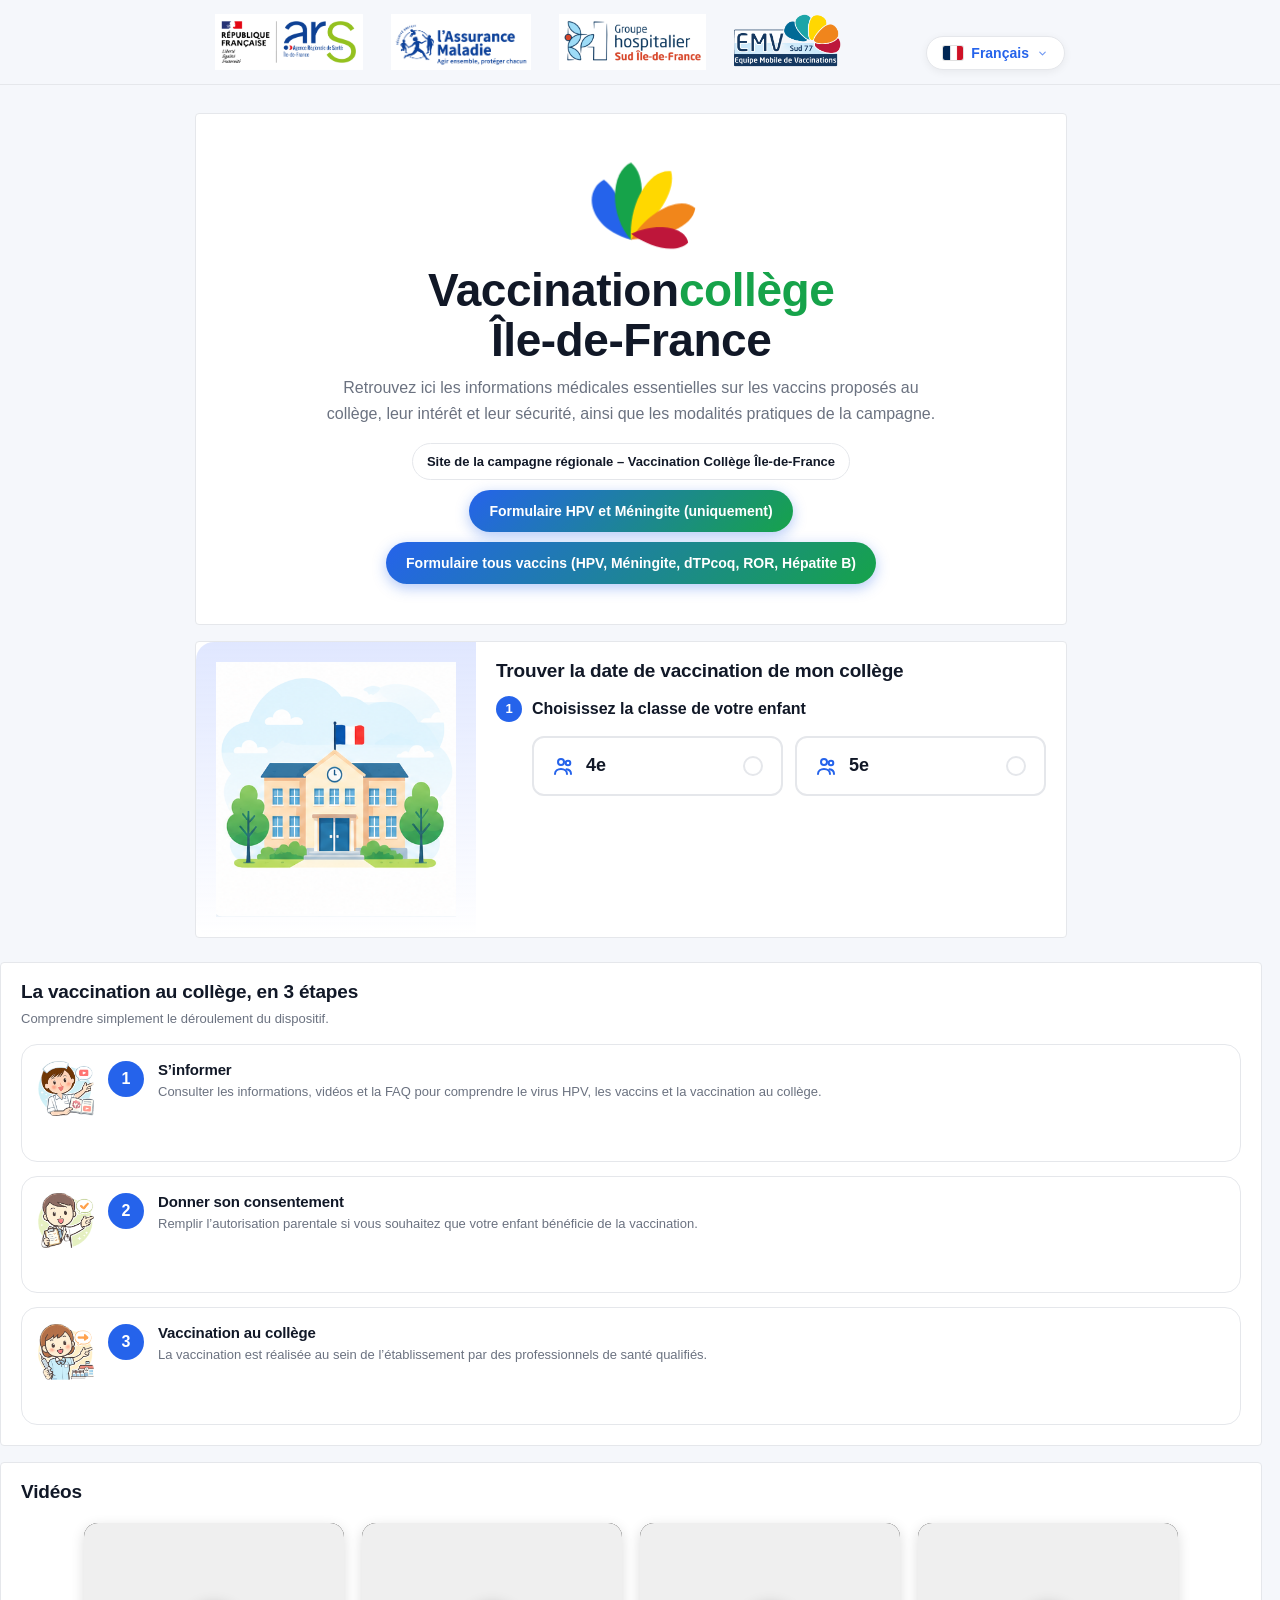
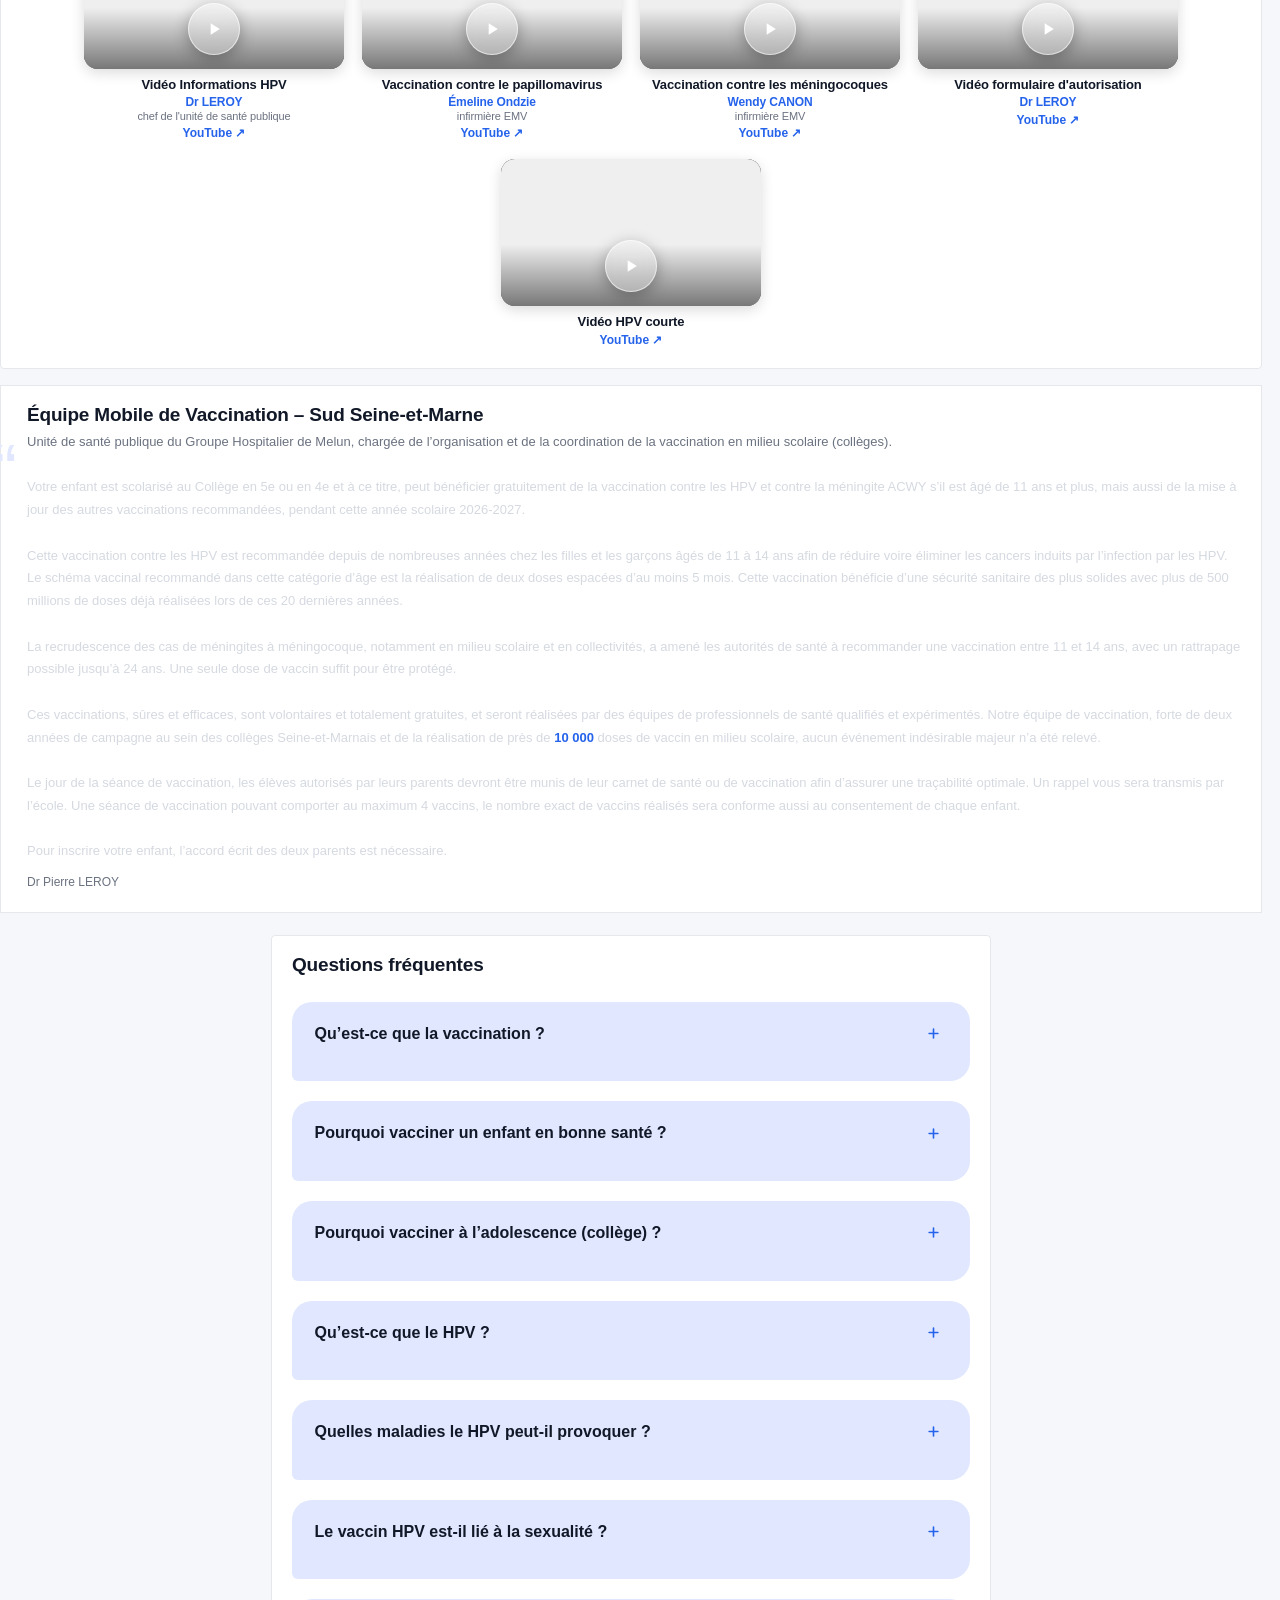
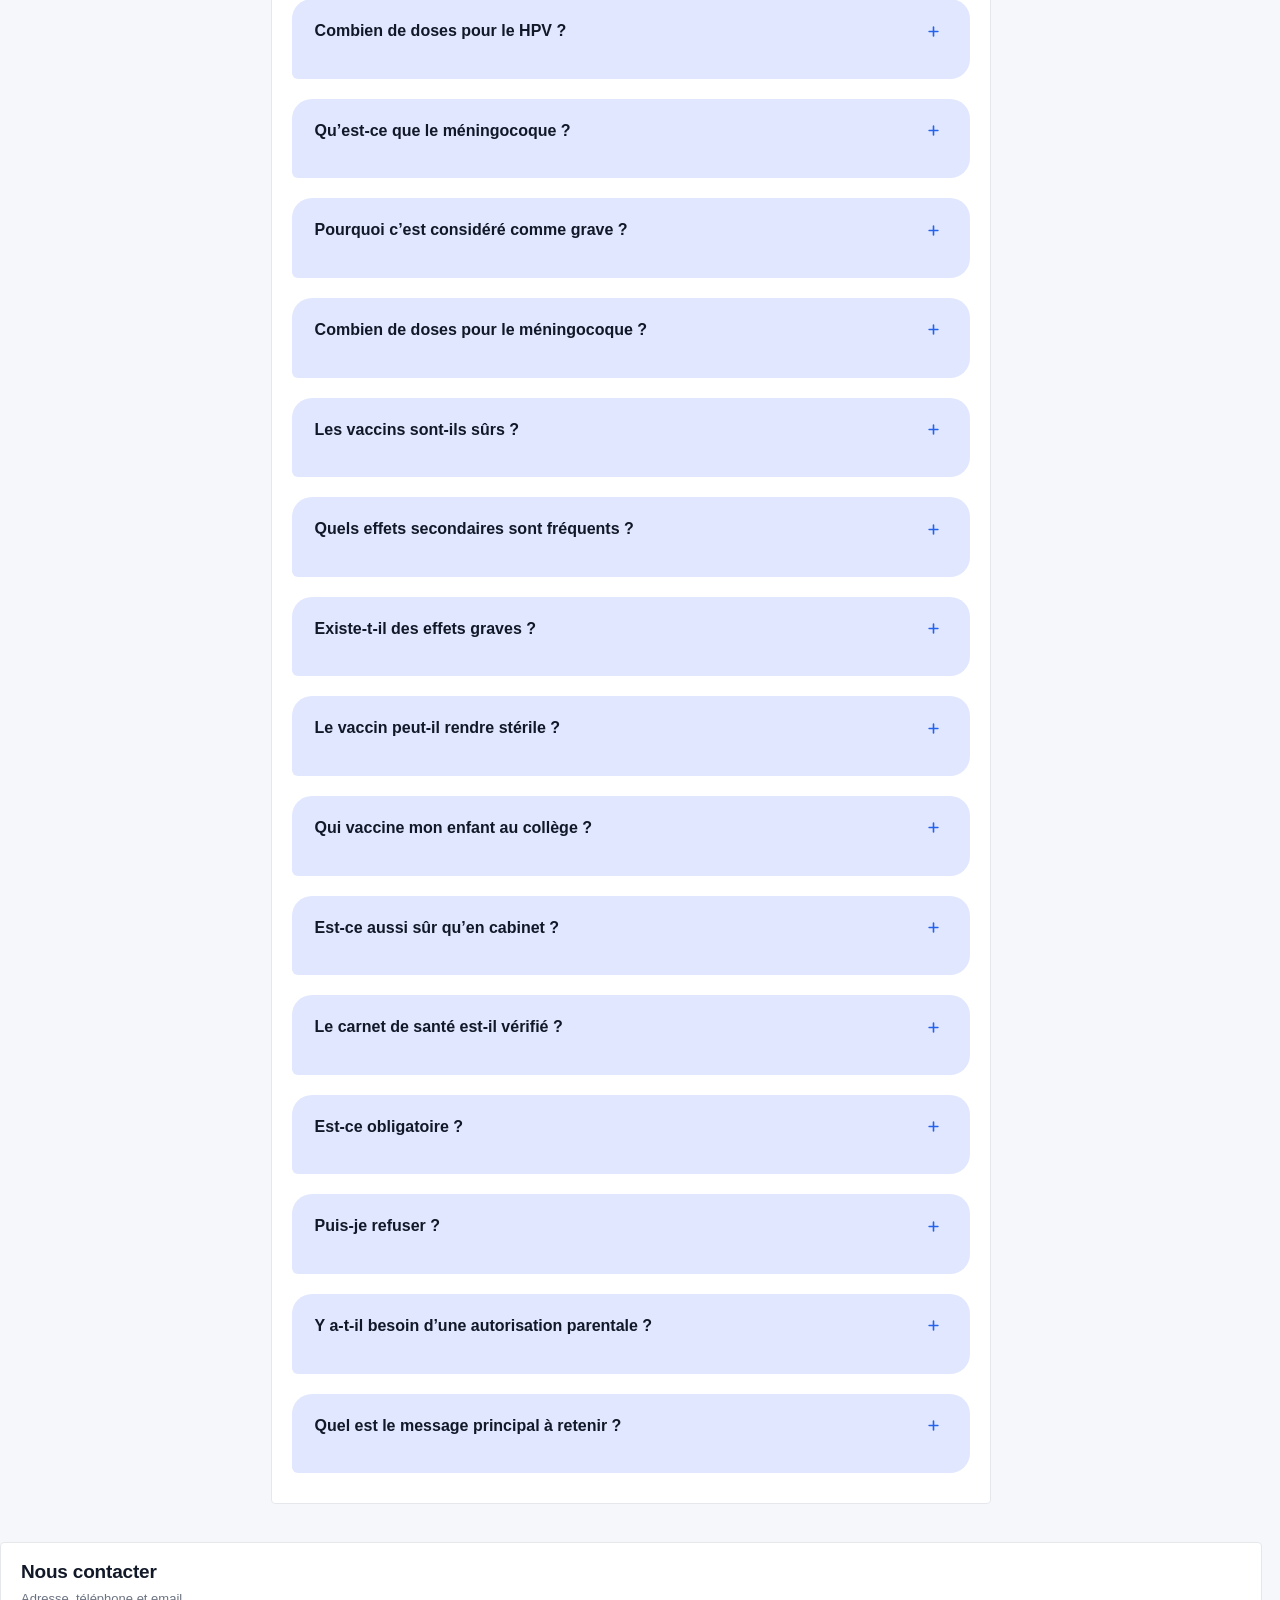
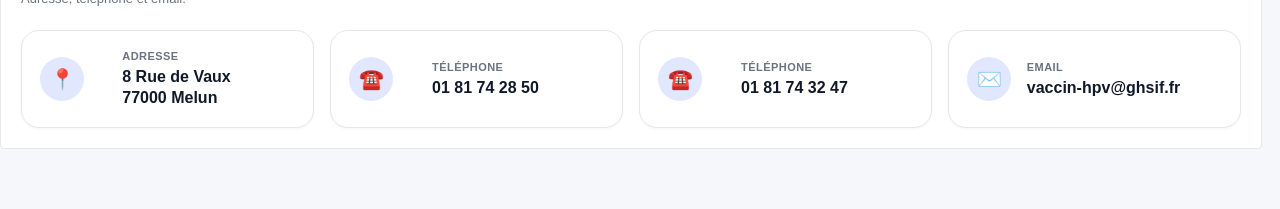
==== index.html @ e0abfb96 "MAJ++" ====
<!DOCTYPE html>
<html lang="fr">
    <head>
        <meta charset="utf-8"/>
        <meta content="width=device-width, initial-scale=1" name="viewport"/>
        <title>Vaccination collège – Île-de-France</title>
        <meta name="description" content="Site officiel d’information de l’Équipe Mobile de Vaccination (EMV) – Campagne de vaccination en milieu scolaire (collèges) en Île-de-France. Ressources sanitaires, documents officiels et informations à destination des familles et des établissements."/>
        <meta name="keywords" content="vaccination, collège, santé publique, équipe mobile de vaccination, EMV, HPV, méningite, ARS, éducation nationale"/>
        <meta name="author" content="Équipe Mobile de Vaccination – Santé publique"/>
        <meta name="robots" content="index, follow"/>
        <meta name="category" content="Health"/>
        <meta name="classification" content="Public Health Information"/>
        <meta name="audience" content="Families, Educational institutions, Health professionals"/>
        <style>:root { --bg: #f5f7fb; --card: #ffffff; --text: #111827; --muted: #6b7280; --border: #e5e7eb; --primary: #2563eb; --primary-soft: #e0e7ff; --accent: #16a34a; --accent-soft: #dcfce7; --btn: #ffffff; --font-body: -apple-system, "Segoe UI", Roboto, "Helvetica Neue", Arial, sans-serif; --font-display: "Helvetica Neue", Arial, var(--font-body); --font: var(--font-body); } [data-theme="dark"] { --bg: #141c2f;  /* fond général un peu plus clair */ --card: #1a2238;  /* cartes légèrement relevées */ --text: #e5e7eb; --muted: #9ca3af; --border: #1f2937; --primary: #38bdf8; --primary-soft: #0c4a6e; --accent: #22c55e; --accent-soft: #052e1b; --btn: #020617; } body { background: var(--bg); color: var(--text); } .card, details, .search, .select { background: var(--card); color: var(--text); border-color: var(--border); } summary { color: var(--text); } .ans { color: #d1d5db; } .chip, .tag { background: #020617; border-color: var(--border); color: #cbd5f5; } .navItem:hover { background: #020617; border-color: rgba(56,189,248,.25); } .navItem.active { background: var(--primary-soft); border-color: rgba(56,189,248,.35); } .btn.primary { background: var(--primary); border-color: rgba(56,189,248,.45); } .btn.soft { background: var(--accent-soft); border-color: rgba(34,197,94,.35); color: #bbf7d0; } * { box-sizing: border-box; } body { margin: 0; font-family: var(--font); color: var(--text); background: var(--bg); } a { color: inherit; } .layout { display: flex; min-height: 100vh; } /* Sidebar */.sidebar { width: var(--sidebar); padding: 18px 14px; position: sticky; top: 0; height: 100vh; overflow: auto; border-right: 1px solid var(--border); background: linear-gradient(180deg, #ffffff 0%, #fbfcff 100%); } .brand { display: flex; align-items: center; gap: 10px; padding: 10px 10px 14px 10px; } .brandMark { width: 36px; height: 36px; border-radius: 12px; background: var(--primary-soft); display: grid; place-items: center; color: var(--primary); font-weight: 800; border: 1px solid rgba(47,91,255,.18); } .brandName { font-weight: 800; letter-spacing: .2px; } .navTitle { margin: 8px 10px 8px; font-size: 12px; letter-spacing: .08em; text-transform: uppercase; color: var(--muted); } .navList { display: flex; flex-direction: column; gap: 6px; padding: 0 6px 16px; } .navItem { border: 1px solid transparent; padding: 10px 10px; border-radius: 12px; cursor: pointer; color: #1f2937; display: flex; align-items: center; justify-content: space-between; gap: 10px; } .navItem:hover { background: #f4f7ff; border-color: rgba(47,91,255,.14); } .navItem.active { background: var(--primary-soft); border-color: rgba(47,91,255,.22); } .chip { font-size: 12px; padding: 2px 8px; border-radius: 999px; background: #f3f4f6; color: #374151; border: 1px solid var(--border); white-space: nowrap; } .footNote { padding: 12px 10px; color: var(--muted); font-size: 12px; border-top: 1px solid var(--border); margin-top: 10px; } /* Main */.main { flex: 1; padding: 18px; } .topbar { max-width: var(--max); margin: 0 auto 14px; display: flex; align-items: center; justify-content: center; gap: 12px; } .rightBar { display: flex; align-items: center; gap: 10px; flex-wrap: wrap; justify-content: center; } .burger { position: absolute; left: 18px; } .search { display: flex; align-items: center; gap: 10px; padding: 10px 12px; border: 1px solid var(--border); border-radius: 12px; background: #fff; min-width: 260px; } .search input { border: none; outline: none; width: 100%; font-size: 14px; } .container { max-width: var(--max); margin: 0 auto; } .hero { display: block; margin-bottom: 16px; } .card { background: var(--card); border: 1px solid var(--border); border-radius: var(--radius); box-shadow: var(--shadow); } .heroText { padding: 22px; } .kicker { display: inline-flex; align-items: center; gap: 8px; padding: 8px 12px; border-radius: 999px; background: var(--primary-soft); color: var(--primary); font-weight: 800; border: 1px solid rgba(47,91,255,.18); font-size: 12px; letter-spacing: .02em; } h1 { margin: 12px 0 10px; font-size: 46px; line-height: 1.08; letter-spacing: -.02em; } h1 .accent { color: var(--accent); } .subtitle { margin: 0; color: var(--muted); font-size: 16px; line-height: 1.55; max-width: 62ch; } .btnRow { display: flex; gap: 10px; flex-wrap: wrap; margin-top: 16px; justify-content: center; } .btn { display: inline-flex; align-items: center; justify-content: center; padding: 10px 14px; border-radius: 999px; border: 1px solid var(--border); background: #fff; text-decoration: none; font-weight: 800; font-size: 13px; cursor: pointer; transition: transform .05s ease; } .btn:hover { transform: translateY(-1px); } .btn.primary { background: var(--primary); border-color: rgba(47,91,255,.45); color: #fff; } .btn.soft { background: var(--accent-soft); border-color: rgba(255,138,0,.22); color: #7a3a00; } .heroArt { padding: 18px; position: relative; overflow: hidden; } .artBox { height: 100%; border-radius: 16px; background: radial-gradient(circle at 20% 20%, rgba(47,91,255,.15), transparent 45%),
                  radial-gradient(circle at 70% 30%, rgba(255,138,0,.18), transparent 55%),
                  linear-gradient(180deg, #ffffff 0%, #f6f8ff 100%); border: 1px solid rgba(17,24,39,.06); display: flex; align-items: center; justify-content: center; position: relative; min-height: 240px; } .artLabel { position: absolute; bottom: 14px; left: 14px; right: 14px; padding: 10px 12px; border-radius: 14px; background: rgba(255,255,255,.85); border: 1px solid rgba(17,24,39,.08); color: var(--muted); font-size: 12px; } .logoImg { height: 38px; max-width: 220px; object-fit: contain; filter: drop-shadow(0 2px 6px rgba(0,0,0,.12)); margin-bottom: 10px; } /* Sections */.grid { display: grid; grid-template-columns: 1fr; gap: 16px; } .sectionHead { padding: 18px 20px 0; } .sectionTitle { margin: 0; font-size: 16px; font-weight: 900; letter-spacing: .2px; } .sectionDesc { margin: 6px 0 0; color: var(--muted); font-size: 13px; line-height: 1.5; } .sectionBody { padding: 14px 20px 20px; } .resourceGroup { display: flex; flex-wrap: wrap; gap: 10px; } .note { margin-top: 10px; color: var(--muted); font-size: 12px; line-height: 1.55; white-space: pre-wrap; } /* FAQ */.faqMeta { display: flex; align-items: flex-start; justify-content: space-between; gap: 10px; flex-wrap: wrap; } .faqTitle { margin: 0; font-size: 18px; font-weight: 900; } .faqCount { color: var(--muted); font-size: 12px; margin-top: 6px; } .accordion { display: flex; flex-direction: column; gap: 10px; margin-top: 12px; } details { background: #fff; border: 1px solid var(--border); border-radius: 14px; padding: 12px 14px; } summary { cursor: pointer; list-style: none; font-weight: 850; display: flex; align-items: center; justify-content: space-between; gap: 10px; } summary::-webkit-details-marker { display: none; } .ans { color: #374151; font-size: 14px; line-height: 1.6; margin-top: 10px; white-space: pre-wrap; } .tagRow { display: flex; gap: 8px; flex-wrap: wrap; margin-top: 8px; } .tag { font-size: 12px; padding: 2px 8px; border-radius: 999px; background: #f3f4f6; border: 1px solid var(--border); color: #374151; } /* Mobile */.burger { display: none; padding: 10px 12px; border: 1px solid var(--border); border-radius: 12px; background: #fff; font-weight: 800; cursor: pointer; } @media (max-width: 980px){ .hero {  grid-template-columns: 1fr; }  h1 {  font-size: 38px; }  .sidebar {  position: fixed;  left: -320px;  top: 0;  bottom: 0;  z-index: 50;  transition: left .2s ease; }  .sidebar.open {  left: 0; }  .burger {  display: inline-flex; }  .search {  min-width: 200px; } } /* ===== UI adjustments (no sidebar, no search) ===== */.sidebar { display: none !important; } .burger { display: none !important; } .search { display: none !important; } .layout { grid-template-columns: 1fr !important; } .main { padding-left: 0 !important; } .select { padding: 12px 16px !important; border-radius: 14px !important; font-size: 15px !important; min-width: 180px; } /* ===== RTL languages support (Arabic, Pashto, Kurdish) ===== */.rtl { direction: rtl; text-align: right; } .rtl .hero, .rtl .card, .rtl .sectionBody, .rtl .sectionTitle, .rtl .sectionDesc, .rtl p, .rtl li, .rtl .faqQ, .rtl .faqA { text-align: right; } /* ===============================
   THEME FIX – A COLLER ICI
   =============================== */body { background: var(--bg); color: var(--text); } .card, details, .search, .select { background: var(--card) !important; color: var(--text) !important; border: 1px solid var(--border) !important; } summary { color: var(--text) !important; } .ans { color: var(--text) !important; } .btn { background: var(--btn) !important; color: var(--text) !important; border-color: var(--border) !important; } .btn.primary { background: var(--primary) !important; color: #ffffff !important; } .btn.soft { background: var(--accent-soft) !important; color: var(--accent) !important; } .chip, .tag { background: var(--primary-soft) !important; color: var(--text) !important; border-color: var(--border) !important; } details[open] { border-color: var(--primary) !important; } .artBox { background: linear-gradient(
    180deg,
    var(--card) 0%,
    var(--bg) 100%
  ) !important; } /* ===== CONTACT SECTION WIDE ===== */.contactWide { padding-top: 20px; } .contactGrid { display: grid; grid-template-columns: repeat(auto-fit, minmax(240px, 1fr)); gap: 16px; } .contactItem { display: flex; align-items: center; gap: 14px; padding: 18px 18px; border-radius: 18px; background: var(--card); border: 1px solid var(--border); color: var(--text); text-decoration: none; font-weight: 700; transition: background .15s ease, transform .12s ease, box-shadow .15s ease; box-shadow: 0 1px 3px rgba(0,0,0,.04); } .contactItem:hover { background: var(--primary-soft); transform: translateY(-2px); box-shadow: 0 8px 20px rgba(0,0,0,.08); } .contactIconBadge { width: 44px; height: 44px; min-width: 44px; border-radius: 50%; background: var(--primary-soft); display: flex; align-items: center; justify-content: center; flex-shrink: 0; } .contactLabel { display: block; font-size: 11px; font-weight: 700; text-transform: uppercase; letter-spacing: .04em; color: var(--muted); margin-bottom: 2px; } .contactIcon { font-size: 20px; } .contactText { line-height: 1.35; } /* ===== SCHÉMA : Vaccination en 3 étapes ===== */.stepsContainer { display: flex; flex-direction: column; gap: 14px; } .stepItem { display: flex; align-items: flex-start; gap: 14px; padding: 16px; border-radius: 16px; background: var(--card); border: 1px solid var(--border); } /* ===== VISIBILITÉ FORCÉE DES ÉTAPES ===== */.stepItem { background: var(--card) !important; opacity: 1 !important; } .stepItem:hover { background: var(--primary-soft); cursor: pointer; } .stepNumber { width: 36px; height: 36px; border-radius: 999px; background: var(--primary); color: #fff; font-weight: 900; display: flex; align-items: center; justify-content: center; flex-shrink: 0; } .stepTitle { font-weight: 900; font-size: 15px; margin-bottom: 4px; } .stepText { font-size: 13px; line-height: 1.5; color: var(--muted); } /* ===== AFFICHAGE DES BOUTONS PAR ÉTAPE ===== */.stepTextWrap { flex: 1; min-width: 0; }
.stepActions {
  max-height: 0;
  overflow: hidden;
  opacity: 0;
  margin-top: 12px;
  padding: 14px;
  border-radius: 14px;
  background: var(--card);
  border: 1px solid var(--border);
  transition: max-height .35s ease, opacity .3s ease;
}
.stepActions.active { opacity: 1; }
.stepActions .resourceGroup { display: flex; flex-wrap: wrap; gap: 10px; } /* ===== HERO CENTRÉ (titre, texte, boutons) ===== */.heroText { text-align: center; } .heroText .btnRow { justify-content: center; } #heroBtns { flex-direction: column; align-items: center; } .heroText .kicker { margin-left: auto; margin-right: auto; } /* ===== HERO : centrage du sous-titre ===== */#heroSubtitle { text-align: center; margin-left: auto; margin-right: auto; max-width: 70ch; } /* ===== MASQUAGE DES BOUTONS DANS INTRO ===== */#introBody .resourceGroup, #introBody .btn { display: none !important; } /* ===== MASQUAGE TITRE MÉNINGITE DANS INTRO ===== */#introBody > div[style*="font-weight"] { display: none !important; } /* ===== PULSE VISUEL DES ÉTAPES (INCITATION AU CLIC) ===== */.stepItem { position: relative; transition: box-shadow 0.3s ease, transform 0.3s ease; } .stepItem.pulse { box-shadow: 0 0 0 0 rgba(56, 189, 248, 0.6); animation: stepPulse 1.2s ease-out; } @keyframes stepPulse { 0% {  box-shadow: 0 0 0 0 rgba(56, 189, 248, 0.6);  transform: scale(1); }  60% {  box-shadow: 0 0 0 10px rgba(56, 189, 248, 0);  transform: scale(1.015); }  100% {  box-shadow: 0 0 0 0 rgba(56, 189, 248, 0);  transform: scale(1); } } /* ===== AJUSTEMENT MOBILE ===== */@media (max-width: 768px) { .stepItem.pulse {  animation-duration: 1.4s; } } /* ===== FIX TAILLE + POSITION ICONES ÉTAPES ===== */.stepItem { display: flex; align-items: flex-start; gap: 14px; } .stepIllustration { width: 56px; height: 56px; min-width: 56px; max-width: 56px; object-fit: contain; flex-shrink: 0; }
.stepIllustration {
  width: 56px;
  height: 56px;
  min-width: 56px;
  max-width: 56px;
  object-fit: contain;
  flex-shrink: 0;
}

/* ===== AUTORISER LA BARRE DE RECHERCHE PLANNING ===== */
#scheduleSearchSection .search {
  display: flex !important;
}
/* ===== BARRE DE RECHERCHE PLANNING – STYLE PILULE ===== */
#scheduleSearchSection .search {
  padding: 16px 22px !important;
  border-radius: 999px !important;
  min-height: 56px;
  box-shadow: 0 4px 14px rgba(0,0,0,0.06);
}

#scheduleSearchSection .search input {
  font-size: 16px;
  padding: 6px 0;
}

/* ===== MASQUAGE TEMPORAIRE DU TOGGLE THÈME ===== */
#themeToggle {
  display: none !important;
}
/* ===== FIX NUMÉROS TÉLÉPHONE EN RTL ===== */
.rtl .contactItem,
.rtl .contactItem * {
  direction: ltr !important;
  unicode-bidi: isolate;
  text-align: left;
}

/* ===== BARRE DE PROGRESSION DE DÉFILEMENT ===== */
#scrollProgress {
  position: fixed;
  top: 0;
  left: 0;
  height: 3px;
  width: 0%;
  background: var(--primary);
  z-index: 9999;
  transition: width .12s linear;
}

/* ===== APPARITION AU DÉFILEMENT ===== */
.reveal {
  opacity: 0;
  transform: translateY(18px);
  transition: opacity .6s ease, transform .6s ease;
}
.reveal.visible {
  opacity: 1;
  transform: none;
}

/* ===== SURVOL RENFORCÉ BOUTONS / CARTES / LANGUES ===== */
.btn { transition: transform .15s ease, box-shadow .15s ease; }
.btn:hover { transform: translateY(-3px); box-shadow: 0 8px 20px rgba(0,0,0,.14); }

/* ===== BOUTON ANIMÉ : FORMULAIRE D'AUTORISATION EN LIGNE ===== */
.btn-cta-animated {
  background: linear-gradient(135deg, var(--primary), var(--accent)) !important;
  color: #fff !important;
  border: none !important;
  font-size: 14px !important;
  padding: 13px 20px !important;
  box-shadow: 0 4px 14px rgba(37,99,235,.35);
  animation: ctaPulse 2.2s ease-in-out infinite;
  position: relative;
}
.btn-cta-animated:hover {
  animation-play-state: paused;
  transform: translateY(-3px) scale(1.03);
  box-shadow: 0 10px 24px rgba(37,99,235,.45);
}
@keyframes ctaPulse {
  0%, 100% { box-shadow: 0 4px 14px rgba(37,99,235,.35), 0 0 0 0 rgba(37,99,235,.35); }
  50% { box-shadow: 0 4px 18px rgba(37,99,235,.45), 0 0 0 8px rgba(37,99,235,0); }
}
@media (prefers-reduced-motion: reduce) {
  .btn-cta-animated { animation: none; }
}
.card { transition: box-shadow .3s ease; }
.card:hover { box-shadow: 0 10px 28px rgba(0,0,0,.08); }

/* ===== TRANSITION DOUCE AU CHANGEMENT DE LANGUE ===== */
.main { transition: opacity .22s ease; }
.main.langFade { opacity: .15; }

/* ===== FRISE DE PROGRESSION DES 3 ÉTAPES ===== */
.stepsContainer { position: relative; }
.stepsContainer::before {
  content: '';
  position: absolute;
  left: 104px;
  top: 34px;
  bottom: 34px;
  width: 2px;
  background: var(--border);
  transform: scaleY(0);
  transform-origin: top;
  transition: transform 1s ease;
  z-index: 0;
}
.stepsContainer.lineDrawn::before { transform: scaleY(1); }
.stepNumber { position: relative; z-index: 1; }
.stepItem:hover { animation: stepPulse .6s ease-out; }

/* ===== COCHE DE PROGRESSION SUR ÉTAPE OUVERTE ===== */
.stepItem.done .stepNumber { background: var(--accent); }
.stepItem.done .stepNumber::after {
  content: '✓';
  position: absolute;
  top: -6px;
  right: -6px;
  width: 16px;
  height: 16px;
  border-radius: 999px;
  background: #fff;
  color: var(--accent);
  font-size: 10px;
  font-weight: 900;
  display: flex;
  align-items: center;
  justify-content: center;
  box-shadow: 0 1px 4px rgba(0,0,0,.25);
  animation: popIn .3s ease;
}
@keyframes popIn { from { transform: scale(0); opacity: 0; } to { transform: scale(1); opacity: 1; } }

/* ===== ACCORDÉON FAQ FLUIDE ===== */
.accordion { align-items: flex-start; }
.accordion details { width: auto; max-width: 100%; min-width: 260px; }
.accordion .chev {
  display: inline-block;
  transition: transform .25s ease;
  margin-left: 8px;
}
.accordion details[open] .chev { transform: rotate(180deg); }
.accordion .ans {
  max-height: 0;
  overflow: hidden;
  opacity: 0;
  margin-top: 10px;
  transition: max-height .35s ease, opacity .3s ease;
}
.accordion .ans.open { opacity: 1; }
.accordion .ans { color: var(--muted) !important; font-weight: 400; }
.accordion summary { font-weight: 800; }
@keyframes searchHighlight {
  0% { background: var(--primary-soft); }
  100% { background: transparent; }
}
.accordion details.searchHit summary { animation: searchHighlight 1s ease; }

/* ===== VIDÉOS INTÉGRÉES (lecture directe, hébergées sur YouTube) ===== */
.videoGrid { display: flex; flex-wrap: wrap; gap: 18px; justify-content: center; }
.videoCard { width: 260px; text-align: center; }
.videoFrame {
  position: relative;
  width: 100%;
  border-radius: 14px;
  overflow: hidden;
  background: #000;
  box-shadow: 0 4px 14px rgba(0,0,0,.14);
}
.videoFrame { aspect-ratio: 16 / 9; }
.videoFrame iframe { position: absolute; inset: 0; width: 100%; height: 100%; border: 0; }
.videoThumb {
  position: absolute;
  inset: 0;
  width: 100%;
  height: 100%;
  border: 0;
  padding: 0;
  cursor: pointer;
  background-size: cover;
  background-position: center;
  display: flex;
  align-items: flex-end;
  justify-content: center;
  padding-bottom: 14px;
}
.videoThumb::before {
  content: '';
  position: absolute;
  inset: 0;
  background: linear-gradient(to top, rgba(0,0,0,.5) 0%, rgba(0,0,0,0) 42%);
}
.playGlass {
  position: relative;
  z-index: 1;
  width: 52px;
  height: 52px;
  border-radius: 999px;
  display: flex;
  align-items: center;
  justify-content: center;
  background: rgba(255,255,255,.25);
  backdrop-filter: blur(8px);
  -webkit-backdrop-filter: blur(8px);
  border: 1px solid rgba(255,255,255,.6);
  color: #fff;
  box-shadow: 0 4px 16px rgba(0,0,0,.3);
  transition: transform .15s ease, background-color .15s ease;
}
.videoThumb:hover .playGlass, .videoThumb:focus-visible .playGlass {
  transform: scale(1.08);
  background: rgba(255,255,255,.4);
}
.videoTitle { margin-top: 8px; font-size: 13px; font-weight: 800; }
.videoPresenter { font-size: 12px; font-weight: 700; color: var(--primary); margin-top: 3px; }
.videoRole { font-size: 11px; font-weight: 500; color: var(--muted); margin-top: 1px; }
.videoLink { display: inline-block; margin-top: 4px; font-size: 12px; color: var(--primary); text-decoration: none; font-weight: 700; }
@media (max-width: 768px) {
  .videoCard { width: 100%; }
  .resourceGroup { flex-direction: column; align-items: stretch; }
  .resourceGroup .btn { width: 100%; box-sizing: border-box; text-align: center; border-radius: 14px; padding: 12px 16px; line-height: 1.4; }
}
html { scroll-behavior: smooth; }

/* ===== BOUTON FLOTTANT (mobile/tablette pendant le défilement) ===== */
#floatingCta {
  position: fixed;
  bottom: 18px;
  right: 18px;
  z-index: 999;
  display: none;
  align-items: center;
  justify-content: center;
  border-radius: 999px;
  padding: 14px 18px;
  box-shadow: 0 10px 24px rgba(0,0,0,.2);
  font-size: 13px;
  text-decoration: none;
}
@media (max-width: 980px) {
  #floatingCta { display: inline-flex; }
}

/* =====================================================================
   REFONTE VISUELLE — identité teal / doré, mise en page éditoriale
   ===================================================================== */

/* ----- Structure générale, respiration ----- */
:root {
  --radius: 4px;
  --shadow: none;
  --max: 880px;
  --sidebar: 0px;
}
.main { padding: 28px 18px 60px; }
.container { padding: 0 4px; }
.grid { gap: 22px; }
h1, .sectionTitle, .faqTitle, .stepTitle, .brandName, .videoTitle, .contactTitle {
  font-family: var(--font-display);
  letter-spacing: -.01em;
}
.sectionTitle, .faqTitle, .contactTitle { font-size: 19px; font-weight: 700; }
.subtitle, .sectionDesc, .stepText, .ans { line-height: 1.6; }

/* ----- Empêche tout défilement horizontal, quelle qu'en soit la cause ----- */
html, body { overflow-x: hidden; max-width: 100%; }

/* ----- Lecture progressive du texte du médecin, au fil du défilement ----- */
#introBody .note.scrollReadText { font-size: 15px; line-height: 1.75; }
.fadeWord { color: #d5d9e0; transition: color .3s ease; }
.fadeWord.lit { color: var(--text); font-weight: 600; }
.fadeWord.counterNum { color: var(--primary) !important; font-weight: 800; }

/* ----- Hero simple, fond blanc comme le reste du site ----- */
.heroText { padding: 40px 32px; }

/* ----- Animation d'apparition du titre du site (déclenchée une fois le texte injecté) ----- */
@keyframes heroTitleReveal {
  from { clip-path: inset(0 0 100% 0); transform: translateY(10px); }
  to { clip-path: inset(0 0 0% 0); transform: translateY(0); }
}
@keyframes heroFadeUp {
  from { opacity: 0; transform: translateY(8px); }
  to { opacity: 1; transform: translateY(0); }
}
#heroTitle.heroAnimate { animation: heroTitleReveal .9s cubic-bezier(.22,1,.36,1) both; }
#heroSubtitle.heroAnimate { animation: heroFadeUp .7s ease .2s both; }

/* ----- Accordéon FAQ : structure et mécanisme repris du site USP ----- */
#faqCard { max-width: 720px; margin-left: auto; margin-right: auto; }

/* ===== Mise en page à deux colonnes : illustration + contenu ===== */
.scheduleLayout { display: grid; grid-template-columns: 280px 1fr; gap: 0; align-items: stretch; }
.scheduleIllustration { display: flex; align-items: center; justify-content: center; padding: 20px; background: linear-gradient(180deg, var(--primary-soft), transparent); border-radius: 18px 0 0 18px; }
.scheduleIllustration img { max-width: 100%; height: auto; display: block; }
.scheduleMain { min-width: 0; }
@media (max-width: 760px) {
  .scheduleLayout { grid-template-columns: 1fr; }
  .scheduleIllustration { border-radius: 18px 18px 0 0; padding: 16px; }
  .scheduleIllustration img { max-height: 160px; }
}

/* ===== Pastilles numérotées des étapes ===== */
.scheduleStepLine { display: flex; align-items: center; gap: 10px; margin-bottom: 14px; }
.scheduleStepNum { width: 26px; height: 26px; min-width: 26px; border-radius: 50%; background: var(--primary); color: #fff; font-weight: 900; font-size: 13px; display: flex; align-items: center; justify-content: center; }
.gradeQuestion { font-size: 16px; font-weight: 900; color: var(--text); }

/* ===== Boutons 4e / 5e : bordure + rond radio (style de la maquette) ===== */
.gradeButtons { display: flex; gap: 12px; flex-wrap: wrap; margin-left: 36px; }
.gradeCard { flex: 1; min-width: 140px; display: flex; align-items: center; gap: 10px; padding: 16px 18px; border-radius: 12px; border: 2px solid var(--border); background: var(--card); color: var(--text); font-size: 18px; font-weight: 900; cursor: pointer; transition: background .15s ease, border-color .15s ease, transform .1s ease; }
.gradeCard .gradeIcon { width: 24px; height: 24px; flex-shrink: 0; color: #2563eb; }
.gradeCard:hover { border-color: var(--primary); transform: translateY(-1px); }
.gradeCard.selected { background: var(--primary-soft); border-color: var(--primary); }
.gradeRadio { width: 20px; height: 20px; min-width: 20px; margin-left: auto; border-radius: 50%; border: 2px solid var(--border); position: relative; }
.gradeCard.selected .gradeRadio { border-color: var(--primary); }
.gradeCard.selected .gradeRadio::after { content: ''; position: absolute; inset: 3px; border-radius: 50%; background: var(--primary); }
.scheduleSearchZone { margin-top: 20px; margin-left: 36px; }
@media (max-width: 480px) {
  .gradeCard { min-width: 0; padding: 16px 14px; font-size: 16px; }
  .gradeButtons, .scheduleSearchZone { margin-left: 0; }
}

/* ===== Barre de recherche + bouton Rechercher ===== */
.scheduleBar { display: flex; gap: 10px; align-items: stretch; }
.scheduleSearchBtn { border-radius: 12px; padding: 0 22px; font-weight: 800; white-space: nowrap; }

.scheduleSearchWrap { flex: 1; display: flex; align-items: center; gap: 10px; padding: 0 16px; min-width: 160px; border: 1px solid var(--border); border-radius: 12px; background: var(--card); }
.scheduleSearchWrap input { border: none; outline: none; width: 100%; font-size: 14px; background: transparent; color: var(--text); padding: 14px 0; }
.scheduleSearchWrap input:focus { outline: none; box-shadow: none; }
.scheduleSearchWrap:focus-within { border-color: var(--primary); box-shadow: 0 0 0 3px rgba(37,99,235,.15); }
@media (max-width: 640px) {
  .scheduleBar { flex-direction: column; }
}

/* ===== Alignement du selecteur de langue ===== */
.acc { width: 100%; border-radius: 20px 20px 20px 6px; background: var(--primary-soft); border: 1px solid transparent; margin: 0 0 10px; overflow: hidden; transition: background-color .3s ease, box-shadow .3s ease; }
.acc.ouverte { background: var(--card); box-shadow: 0 0 0 2px var(--primary) inset, 0 16px 36px -24px rgba(37,99,235,.45); }
[data-theme="dark"] .acc.ouverte { box-shadow: 0 0 0 2px var(--primary) inset, 0 16px 36px -24px rgba(56,189,248,.5); }
.acc h3 { margin: 0; font-size: 1rem; }
.acc button { all: unset; box-sizing: border-box; display: flex; width: 100%; align-items: center; gap: 12px; padding: 1.05rem 1.35rem; cursor: pointer; font-weight: 800; line-height: 1.35; color: var(--text); }
.acc button > span:first-child { flex: 1; min-width: 0; }
.acc button .chip { flex: none; }
.acc button:focus-visible { outline: 3px solid var(--primary); outline-offset: 2px; }
.acc .signe { flex: none; width: 28px; height: 28px; border-radius: 50%; background: var(--primary-soft); color: var(--primary); display: grid; place-items: center; transition: transform .45s cubic-bezier(.22,1,.36,1), background-color .3s ease, color .3s ease; }
.acc .signe svg { width: 15px; height: 15px; }
.acc.ouverte .signe { transform: rotate(45deg); background: var(--primary); color: #fff; }
.acc .corps { display: grid; grid-template-rows: 0fr; transition: grid-template-rows .45s cubic-bezier(.22,1,.36,1); }
.acc.ouverte .corps { grid-template-rows: 1fr; }
.acc .corps > div { overflow: hidden; }
.acc .corps .faqAns { max-height: none; opacity: 1; margin: 0 16px 16px; color: var(--text); font-size: 14px; line-height: 1.6; white-space: pre-wrap; }
.faqInlineLink { font-weight: 800; color: var(--primary); text-decoration: underline; cursor: pointer; }
.acc.searchHit { box-shadow: 0 0 0 2px var(--primary); }
@media (prefers-reduced-motion: reduce) {
  .acc .corps, .acc .signe { transition: none; }
}

/* ----- Éventail décoratif au-dessus du titre (mécanisme repris du site USP) ----- */
.eventail { display: block; width: 120px; max-width: 120px; height: auto; margin: 0 auto 6px; overflow: visible; }
.eventail .p { transform-box: view-box; transform-origin: 210px 300px; opacity: 0; }
.eventail.ouvert .p { animation: eventailOuvre .9s cubic-bezier(.22,1,.36,1) both; }
.eventail.ouvert .p1 { animation-delay: .15s; }
.eventail.ouvert .p2 { animation-delay: .27s; }
.eventail.ouvert .p3 { animation-delay: .39s; }
.eventail.ouvert .p4 { animation-delay: .51s; }
.eventail.ouvert .p5 { animation-delay: .63s; }
.eventail .tout { transform-box: view-box; transform-origin: 210px 300px; }
.eventail.ouvert .tout { animation: eventailRespire 7s ease-in-out 1.8s infinite; }
@keyframes eventailOuvre {
  from { opacity: 0; transform: rotate(-70deg) scale(.4); }
  to   { opacity: 1; transform: none; }
}
@keyframes eventailRespire {
  0%, 100% { transform: rotate(0); }
  50%      { transform: rotate(2.5deg); }
}
@media (prefers-reduced-motion: reduce) {
  .eventail .p { opacity: 1; transform: none; animation: none; }
  .eventail.ouvert .tout { animation: none; }
}

/* ----- Effet d'ouverture du titre : chaque partie du texte "s'ouvre" comme les pétales
   d'un éventail (rotation + zoom + fondu), en cascade, au lieu d'une forme graphique ----- */
.titleChunk { display: inline-block; opacity: 0; transform-origin: 50% 100%; }
.titleChunk.chunkOuvert { animation: titleChunkOuvre .8s cubic-bezier(.22,1,.36,1) both; }
@keyframes titleChunkOuvre {
  from { opacity: 0; transform: rotate(-18deg) scale(.6) translateY(10px); }
  to   { opacity: 1; transform: none; }
}
@media (prefers-reduced-motion: reduce) {
  .titleChunk { opacity: 1; transform: none; animation: none; }
}

/* ----- Effet d'ouverture du site : le titre glisse depuis la gauche, une seule fois ----- */
@keyframes heroTitleFirstReveal {
  from { opacity: 0; transform: translateX(-48px); }
  to   { opacity: 1; transform: translateX(0); }
}
#heroTitle.heroFirstReveal { animation: heroTitleFirstReveal 1s cubic-bezier(.22,1,.36,1) both; }
.rtl #heroTitle.heroFirstReveal { animation-name: heroTitleFirstRevealRTL; }
@keyframes heroTitleFirstRevealRTL {
  from { opacity: 0; transform: translateX(48px); }
  to   { opacity: 1; transform: translateX(0); }
}

/* ----- Les autres blocs restent plats et calmes, différenciés sans ombre ----- */
.card { box-shadow: none; }
#stepsCard, #videosCard, #faqCard, #contactCard { border: 1px solid var(--border); border-radius: var(--radius); }

/* ----- Le message du médecin devient un bloc éditorial, pas une carte ----- */
#introCard {
  background: transparent;
  border: none;
  border-left: 3px solid var(--primary);
  border-radius: 0;
  box-shadow: none;
  padding-left: 26px;
}
#introCard .sectionHead, #introCard .sectionBody { padding-left: 0; }
#introBody { position: relative; }
#introBody::before {
  content: '\201C';
  position: absolute;
  left: -34px;
  top: -18px;
  font-family: var(--font-display);
  font-size: 72px;
  line-height: 1;
  color: var(--primary-soft);
  z-index: 0;
}
@media (max-width: 720px) {
  #introCard { padding-left: 16px; }
  #introBody::before { display: none; }
}

/* ----- Boutons et liens : retour tactile discret, pas de "lift" générique ----- */
.btn { transition: background-color .15s ease, color .15s ease, border-color .15s ease; }
.btn:hover { background-color: var(--primary-soft); }
.heroText .btn:hover { background: var(--accent-soft); }
/* ----- Focus clavier visible partout (accessibilité) ----- */
a:focus-visible, button:focus-visible, input:focus-visible, .btn:focus-visible,
.stepItem:focus-visible, summary:focus-visible {
  outline: 3px solid var(--accent);
  outline-offset: 2px;
}

/* ----- Apparition simple et unique à l'arrivée (pas de mouvement répété) ----- */
.reveal { opacity: 0; transform: translateY(14px); transition: opacity .6s ease, transform .6s ease; }
.reveal.visible { opacity: 1; transform: none; }

/* =====================================================================
   EN-TÊTE DU SITE : logos institutionnels + sélecteur de langue
   Bloc unique, écrit à neuf, aucune règle historique réutilisée.
===================================================================== */
.siteHeader {
  background: var(--bg);
  border-bottom: 1px solid var(--border);
  position: relative;
  z-index: 100;
}
.siteHeaderInner {
  max-width: 1200px;
  margin: 0 auto;
  padding: 14px 24px;
  display: flex;
  align-items: center;
  justify-content: center;
  flex-wrap: wrap;
  gap: 48px;
}
.headerLogos {
  display: flex;
  align-items: center;
  gap: 28px;
  flex-wrap: wrap;
}
.headerLogos a { display: inline-flex; transition: opacity .15s ease; }
.headerLogos a:hover, .headerLogos a:focus-visible { opacity: .75; }
.headerLogos img {
  height: 56px;
  width: auto;
  max-width: 160px;
  object-fit: contain;
  display: block;
}
.headerLangPicker {
  display: flex;
  flex-direction: column;
  align-items: flex-end;
  gap: 4px;
}
.headerLangHint {
  font-size: 16px;
  font-weight: 800;
  letter-spacing: .01em;
  transition: opacity .3s ease;
  background-repeat: no-repeat;
  -webkit-background-clip: text;
  background-clip: text;
  -webkit-text-fill-color: transparent;
  color: transparent;
}
.langDropdown { position: relative; }
.langDropdownBtn {
  display: flex;
  align-items: center;
  gap: 8px;
  padding: 8px 16px;
  border-radius: 999px;
  border: 1px solid var(--border);
  background: var(--card);
  color: var(--primary);
  font-weight: 700;
  font-size: 14px;
  cursor: pointer;
  box-shadow: 0 2px 8px rgba(0,0,0,.06);
}
.langDropdownFlag {
  width: 20px;
  height: 14px;
  object-fit: cover;
  border-radius: 2px;
  box-shadow: 0 0 0 1px rgba(0,0,0,.12);
  flex-shrink: 0;
  display: block;
}
.langDropdownChevron { width: 11px; height: 11px; opacity: .65; flex-shrink: 0; }
.langDropdownPanel {
  position: absolute;
  top: calc(100% + 8px);
  right: 0;
  background: var(--card);
  border: 1px solid var(--border);
  border-radius: 14px;
  box-shadow: 0 20px 50px rgba(0,0,0,.2);
  padding: 10px;
  display: grid;
  grid-template-columns: repeat(2, minmax(150px, 1fr));
  gap: 4px;
  max-height: 70vh;
  overflow-y: auto;
  width: max-content;
  max-width: 92vw;
  z-index: 200;
}
.langDropdownPanel[hidden] { display: none; }
.langDropdownOption {
  display: flex;
  align-items: center;
  gap: 8px;
  padding: 8px 10px;
  border-radius: 10px;
  border: 1px solid transparent;
  background: none;
  color: var(--text);
  cursor: pointer;
  font-size: 13px;
  font-weight: 600;
  text-align: left;
  white-space: nowrap;
  width: 100%;
}
.langDropdownOption:hover { background: var(--primary-soft); }
.langDropdownOption.active { border-color: var(--primary); background: var(--primary-soft); }
.langDropdownCheck { width: 14px; flex-shrink: 0; color: var(--primary); font-weight: 900; font-size: 13px; }
.langDropdownOptionFlag {
  width: 18px;
  height: 12px;
  object-fit: cover;
  border-radius: 2px;
  box-shadow: 0 0 0 1px rgba(0,0,0,.12);
  flex-shrink: 0;
  display: block;
}
@media (max-width: 768px) {
  .siteHeaderInner { flex-direction: column; align-items: center; text-align: center; }
  .headerLogos { justify-content: center; }
  .headerLangPicker { align-items: center; }
  .langDropdownPanel { right: auto; left: 50%; transform: translateX(-50%); }
}

/* ----- Frise des 3 étapes pilotée par le défilement ----- */
.stepsContainer::before {
  transform: scaleY(var(--lineProgress, 0));
  transition: transform .05s linear;
  background: var(--primary);
}
.stepItem { opacity: .5; filter: saturate(.6); transition: opacity .4s ease, filter .4s ease; }
.stepItem.lit { opacity: 1; filter: none; }
.stepItem:hover { animation: stepPulse .6s ease-out; box-shadow: 0 0 0 2px var(--primary-soft) inset; }

/* ----- Accessibilité : respect des préférences système ----- */
@media (prefers-reduced-motion: reduce) {
  *, *::before, *::after { animation-duration: .001ms !important; animation-iteration-count: 1 !important; transition-duration: .001ms !important; scroll-behavior: auto !important; }
  .reveal { opacity: 1 !important; }
  .stepItem { opacity: 1 !important; filter: none !important; }
  .stepsContainer::before { transform: scaleY(1) !important; }
  .fadeWord { color: var(--text) !important; }
}

/* ===== FLECHE AU SURVOL DES LIENS DE CONTACT ===== */
.contactItem { justify-content: space-between; }
.contactArrow { width: 18px; height: 18px; margin-left: 8px; opacity: 0; transform: translateX(-4px); transition: opacity .2s ease, transform .2s ease; flex-shrink: 0; color: var(--primary); }
.contactItem:hover .contactArrow { opacity: .85; transform: translateX(0); }
</style>
        <link href="../../Documents/Pinegrow%20Projects/Tailwind-CSS-20260203-211032/tailwind_theme/tailwind.css" rel="stylesheet" type="text/css">
    </head>
    <body>
        <div id="scrollProgress"></div>
        <!-- ===== BANDE LOGOS INSTITUTIONNELS ===== -->
        <header class="siteHeader">
          <div class="siteHeaderInner">
            <div class="headerLogos">
              <a href="https://www.iledefrance.ars.sante.fr/rentree-scolaire-2026-2027-la-vaccination-au-college-un-geste-essentiel-pour-proteger-les" target="_blank" rel="noopener" aria-label="Agence Régionale de Santé Île-de-France">
                <img src="img/ARS.png" alt="Agence Régionale de Santé Île-de-France">
              </a>
              <a href="https://www.ameli.fr/medecin/sante-prevention/pathologies/cancers/cancer-du-col-de-l-uterus/vaccination-papillomavirus-humains-hpv" target="_blank" rel="noopener" aria-label="Assurance Maladie">
                <img src="img/AM.png" alt="Assurance Maladie">
              </a>
              <a href="https://www.ghsif.fr/" target="_blank" rel="noopener" aria-label="Groupe Hospitalier de Melun">
                <img src="img/CHMELUN.png" alt="Groupe Hospitalier de Melun">
              </a>
              <a href="#contactCard" aria-label="Équipe Mobile de Vaccination">
                <img src="img/EMV.png" alt="Équipe Mobile de Vaccination">
              </a>
            </div>
            <div class="headerLangPicker">
              <span class="headerLangHint" id="headerLangHint">Choisissez votre langue</span>
              <div class="langDropdown">
                <button type="button" class="langDropdownBtn" id="langSwitcherBtn" aria-haspopup="listbox" aria-expanded="false">
                  <img class="langDropdownFlag" id="langSwitcherFlag" src="" alt="">
                  <span id="langSwitcherText"></span>
                  <svg class="langDropdownChevron" viewBox="0 0 24 24" fill="none" stroke="currentColor" stroke-width="2.5" stroke-linecap="round" stroke-linejoin="round" aria-hidden="true"><path d="M6 9l6 6 6-6"/></svg>
                </button>
                <div class="langDropdownPanel" id="langPanel" role="listbox" hidden></div>
              </div>
            </div>
          </div>
        </header>
        <!-- ===== FIN EN-TÊTE ===== -->
        <div class="layout">
            <aside class="sidebar" id="sidebar">
                <div class="brand">
                    <div class="brandMark">V</div>
                    <div>
                        <div class="brandName">Vaccination Collège</div>
                        <div style="color:var(--muted);font-size:12px;margin-top:2px">HPV • Méningite ACWY • Rappels</div>
                    </div>
                </div>
                <div class="navTitle">Sections</div>
                <div class="navList" id="navList"></div>
                <div class="footNote" id="sideFooter">
                    Astuce : utilisez la recherche pour trouver rapidement une réponse.
</div>
            </aside>
            <main class="main">
                <div class="topbar container">
                    <button class="burger" id="burgerBtn">☰ Menu</button>
                    <div class="rightBar">
                        <div class="search" title="Rechercher dans la FAQ">
                            🔎 

                            <input id="searchInput" placeholder="Rechercher…" type="search"/>
                        </div>
                        <button id="themeToggle" class="btn" title="Mode clair / sombre">🌙</button>
                    </div>
                </div>
                <div class="container">
                    <section class="hero">
                        <div class="card heroText reveal">
                            <svg class="eventail" id="heroEventail" viewBox="0 0 420 350" aria-hidden="true">
                              <g class="tout">
                                <g transform="translate(210 300)">
                                  <path class="p p1" d="M0 0 C-150 -40 -170 -170 -95 -210 C-40 -170 -20 -80 0 0Z" fill="var(--primary)"/>
                                  <path class="p p2" d="M0 0 C-80 -90 -70 -240 0 -270 C60 -220 40 -90 0 0Z" fill="var(--accent)"/>
                                  <path class="p p3" d="M0 0 C-10 -120 60 -250 140 -240 C160 -170 90 -70 0 0Z" fill="#ffd800"/>
                                  <path class="p p4" d="M0 0 C50 -90 170 -160 225 -110 C215 -40 110 -10 0 0Z" fill="#f1861b"/>
                                  <path class="p p5" d="M0 -20 C80 -60 190 -50 200 10 C160 50 70 30 0 -20Z" fill="#be163a"/>
                                </g>
                              </g>
                            </svg>
                            <h1 id="heroTitle">Vaccination <span class="accent">collège</span><br/>Île-de-France</h1>
                            <p class="subtitle" id="heroSubtitle">
              Accédez aux informations essentielles, aux documents et à la FAQ. L’inscription se fait en quelques clics. </p>
                            <div class="btnRow" id="heroBtns"></div>
                        </div>
                    </section>
                </div>
<!-- ===== RECHERCHE DATE DE VACCINATION COLLÈGE ===== -->
<section class="container" id="scheduleSearchSection" style="margin-bottom:24px;">
  <div class="card">
    <div class="scheduleLayout">
      <div class="scheduleIllustration">
        <img src="img/school.png" alt="" loading="lazy">
      </div>
      <div class="scheduleMain">
        <div class="sectionHead">
          <div class="sectionTitle" id="scheduleTitle"></div>
        </div>
        <div class="sectionBody">
          <div class="scheduleStepLine">
            <span class="scheduleStepNum">1</span>
            <div class="gradeQuestion" id="scheduleGradeLabel"></div>
          </div>
          <div class="gradeButtons">
            <button type="button" class="gradeCard" id="gradeBtn4e" data-grade="4e">
              <svg class="gradeIcon" viewBox="0 0 24 24" fill="none" stroke="currentColor" stroke-width="2" stroke-linecap="round" stroke-linejoin="round" aria-hidden="true"><circle cx="9" cy="8" r="3"/><circle cx="16" cy="9" r="2.3"/><path d="M3 20c0-3 2.7-5 6-5s6 2 6 5"/><path d="M14.5 15.3c2.6.3 4.5 2 4.5 4.7"/></svg>
              <span id="scheduleGradeOpt4e"></span>
              <span class="gradeRadio" aria-hidden="true"></span>
            </button>
            <button type="button" class="gradeCard" id="gradeBtn5e" data-grade="5e">
              <svg class="gradeIcon" viewBox="0 0 24 24" fill="none" stroke="currentColor" stroke-width="2" stroke-linecap="round" stroke-linejoin="round" aria-hidden="true"><circle cx="9" cy="8" r="3"/><circle cx="16" cy="9" r="2.3"/><path d="M3 20c0-3 2.7-5 6-5s6 2 6 5"/><path d="M14.5 15.3c2.6.3 4.5 2 4.5 4.7"/></svg>
              <span id="scheduleGradeOpt5e"></span>
              <span class="gradeRadio" aria-hidden="true"></span>
            </button>
          </div>
          <select id="scheduleGradeSelect" style="position:absolute;width:1px;height:1px;padding:0;margin:-1px;overflow:hidden;clip:rect(0,0,0,0);white-space:nowrap;border:0;" aria-hidden="true" tabindex="-1">
            <option id="scheduleGradeOptEmpty" value=""></option>
            <option value="4e"></option>
            <option value="5e"></option>
          </select>
          <div class="scheduleSearchZone" id="scheduleSearchZone" style="display:none;">
            <div class="scheduleStepLine">
              <span class="scheduleStepNum">2</span>
              <div class="sectionDesc" id="scheduleHint" style="margin:0;"></div>
            </div>
            <div class="scheduleBar">
              <div class="scheduleSearchWrap">
                🔎
                <input type="search" id="scheduleSearchInput" autocomplete="off"/>
              </div>
              <button type="button" class="btn primary scheduleSearchBtn" id="scheduleSearchBtn"></button>
            </div>
          </div>
          <div id="scheduleResults" style="margin-top:16px;display:none;"></div>
        </div>
      </div>
    </div>
  </div>
</section>
<!-- ===== FIN RECHERCHE ===== -->

                <section class="card reveal" id="stepsCard" style="margin-bottom:16px;">
                    <div class="sectionHead">
                        <div class="sectionTitle" id="stepsTitle"></div>
                        <div class="sectionDesc" id="stepsSubtitle"></div>
                    </div>
                    <div class="sectionBody">
                        <div class="stepsContainer" id="stepsContainer"></div>
                    </div>
                </section>
                <section class="card reveal" id="videosCard" style="margin-bottom:16px;">
                    <div class="sectionHead">
                        <div class="sectionTitle" id="videosTitle">Vidéos</div>
                        <div class="sectionDesc" id="videosDesc"></div>
                    </div>
                    <div class="sectionBody">
                        <div class="videoGrid" id="videoGrid"></div>
                    </div>
                </section>
                <div class="grid">
                    <section class="card reveal" id="introCard">
                        <div class="sectionHead">
                            <div class="sectionTitle" id="introTitle">Message &amp; ressources</div>
                            <div class="sectionDesc" id="introDesc">Documents officiels, formulaires et vidéos.</div>
                        </div>
                        <div class="sectionBody" id="introBody"></div>
                    </section>
                    <section class="card reveal" id="faqCard">
                        <div class="sectionHead">
                            <div class="faqMeta">
                                <div>
                                    <div class="faqTitle" id="faqTitle">Questions fréquentes</div>
                                </div>
                                <div class="tagRow" id="activeFilters"></div>
                            </div>
                        </div>
                        <div class="sectionBody">
                            <div class="accordion" id="faqList"></div>
                        </div>
                    </section>
                    <section class="card reveal" id="contactCard" style="margin-top:16px;">
                        <div class="sectionHead">
                            <div class="sectionTitle" id="contactTitle">Nous contacter</div>
                            <div class="sectionDesc" id="contactDesc">Adresse, téléphone et email.</div>
                        </div>
                        <div class="sectionBody contactWide">
                            <div class="contactGrid">
                                <!-- Adresse -->
                                <a class="contactItem" href="https://maps.app.goo.gl/zGLgVufgVPTTqRAg8" target="_blank" rel="noopener" title="Ouvrir dans Google Maps">
                                    <span class="contactIconBadge"><span class="contactIcon">📍</span></span>
                                    <span class="contactText"><span class="contactLabel" id="contactAddrLabel">Adresse</span>8 Rue de Vaux<br/>77000 Melun</span>
                                    <svg class="contactArrow" viewBox="0 0 24 24" fill="none" stroke="currentColor" stroke-width="2.4" stroke-linecap="round" stroke-linejoin="round" aria-hidden="true"><path d="M5 12h14M13 6l6 6-6 6"/></svg>
                                </a>
                                <!-- Téléphone 1 -->
                                <a class="contactItem" href="tel:0181742850">
                                    <span class="contactIconBadge"><span class="contactIcon">☎️</span></span>
                                    <span class="contactText"><span class="contactLabel" id="contactPhone1Label">Téléphone</span>01 81 74 28 50</span>
                                    <svg class="contactArrow" viewBox="0 0 24 24" fill="none" stroke="currentColor" stroke-width="2.4" stroke-linecap="round" stroke-linejoin="round" aria-hidden="true"><path d="M5 12h14M13 6l6 6-6 6"/></svg>
                                </a>
                                <!-- Téléphone 2 -->
                                <a class="contactItem" href="tel:0181743247">
                                    <span class="contactIconBadge"><span class="contactIcon">☎️</span></span>
                                    <span class="contactText"><span class="contactLabel" id="contactPhone2Label">Téléphone</span>01 81 74 32 47</span>
                                    <svg class="contactArrow" viewBox="0 0 24 24" fill="none" stroke="currentColor" stroke-width="2.4" stroke-linecap="round" stroke-linejoin="round" aria-hidden="true"><path d="M5 12h14M13 6l6 6-6 6"/></svg>
                                </a>
                                <!-- Email -->
                                <a class="contactItem" href="mailto:vaccin-hpv@ghsif.fr">
                                    <span class="contactIconBadge"><span class="contactIcon">✉️</span></span>
                                    <span class="contactText"><span class="contactLabel" id="contactEmailLabel">Email</span>vaccin-hpv@ghsif.fr</span>
                                    <svg class="contactArrow" viewBox="0 0 24 24" fill="none" stroke="currentColor" stroke-width="2.4" stroke-linecap="round" stroke-linejoin="round" aria-hidden="true"><path d="M5 12h14M13 6l6 6-6 6"/></svg>
                                </a>
                            </div>
                        </div>
                    </section>
                </div>
            </main>
        </div>
        <script>
  const FAQ_URL = './faq.json';
  const INTRO_URL = './intro_resources.json';

  const els = {
    sidebar: document.getElementById('sidebar'),
    burgerBtn: document.getElementById('burgerBtn'),
    navList: document.getElementById('navList'),
    langButtons: document.getElementById('langButtons'),
    searchInput: document.getElementById('searchInput'),
    heroBtns: document.getElementById('heroBtns'),
    introBody: document.getElementById('introBody'),
    faqTitle: document.getElementById('faqTitle'),
    faqList: document.getElementById('faqList'),
    activeFilters: document.getElementById('activeFilters'),
    heroKicker: document.getElementById('heroKicker'),
    heroTitle: document.getElementById('heroTitle'),
    heroSubtitle: document.getElementById('heroSubtitle'),
    introTitle: document.getElementById('introTitle'),
    introDesc: document.getElementById('introDesc'),
    contactTitle: document.getElementById('contactTitle'),
    contactDesc: document.getElementById('contactDesc'),
    videosTitle: document.getElementById('videosTitle'),
    videosDesc: document.getElementById('videosDesc'),
  };

  let faqData = null;
  let introData = null;
  let lang = 'fr';
  let activeSection = 'all';

  const safeText = (v) => (v ?? '').toString();

  const normPath = (p) => {
    if(!p) return p;
    // On GitHub Pages (project pages), absolute paths like /img/... break.
    // So we normalize to relative paths.
    return (typeof p === 'string' && p.startsWith('/')) ? p.slice(1) : p;
  };

  const t = (obj, fallback='') => {
    if(!obj) return fallback;
    return obj[lang] || obj.fr || obj.en || Object.values(obj)[0] || fallback;
  };

  // Static UI texts that are not stored in JSON
  const UI_TEXT = {
    heroKicker: {
      fr: "Informations & inscription",
      en: "Information & registration",
      ar: "معلومات والتسجيل",
      tr: "Bilgi ve kayıt",
      ps: "معلومات او ثبت نام",
      ku: "زانیاری و تۆمارکردن",
      ro: "Informații și înscriere",
      ka: "ინფორმაცია და რეგისტრაცია",
      sq: "Informacion dhe regjistrim",
      am: "መረጃ እና ምዝገባ",
      zh: "信息与注册",
      prs: "معلومات و ثبت‌نام",
      es: "Información e inscripción",
      pt: "Informação e inscrição",
      ru: "Информация и регистрация",
      uk: "Інформація та реєстрація",
      mo: "Informații și înscriere"
    },
    heroTitleHtml: {
      fr: "Vaccination <span class=\"accent\">collège</span><br/>Île-de-France",
      en: "School <span class=\"accent\">vaccination</span><br/>Île-de-France",
      ar: "التلقيح <span class=\"accent\">في الإعدادية</span><br/>Île-de-France",
      tr: "Okul <span class=\"accent\">aşılaması</span><br/>Île-de-France",
      ps: "د ښوونځي <span class=\"accent\">واکسین</span><br/>Île-de-France",
      ku: "ڤاکسینی <span class=\"accent\">قوتابخانە</span><br/>Île-de-France",
      ro: "Vaccinare <span class=\"accent\">la colegiu</span><br/>Île-de-France",
      ka: "სკოლის <span class=\"accent\">ვაქცინაცია</span><br/>Île-de-France",
      sq: "Vaksinimi <span class=\"accent\">në kolegj</span><br/>Île-de-France",
      am: "የትምህርት ቤት <span class=\"accent\">ክትባት</span><br/>Île-de-France",
      zh: "学校<span class=\"accent\">疫苗接种</span><br/>Île-de-France",
      prs: "واکسیناسیون <span class=\"accent\">مکتب</span><br/>Île-de-France",
      es: "Vacunación <span class=\"accent\">escolar</span><br/>Île-de-France",
      pt: "Vacinação <span class=\"accent\">escolar</span><br/>Île-de-France",
      ru: "Школьная <span class=\"accent\">вакцинация</span><br/>Île-de-France",
      uk: "Шкільна <span class=\"accent\">вакцинація</span><br/>Île-de-France",
      mo: "Vaccinare <span class=\"accent\">la colegiu</span><br/>Île-de-France"
    },
    heroSubtitle: {
  fr: "Retrouvez ici les informations médicales essentielles sur les vaccins proposés au collège, leur intérêt et leur sécurité, ainsi que les modalités pratiques de la campagne.",
  en: "Find here the essential medical information about the vaccines offered at school, their benefits and safety, as well as the practical details of the campaign.",
  ar: "اعثر هنا على المعلومات الطبية الأساسية حول اللقاحات المقترحة في الإعدادية، فوائدها وسلامتها، وكذلك الطرائق العملية للحملة.",
  tr: "Burada, kolejde sunulan aşılar hakkında temel tıbbi bilgileri, faydalarını ve güvenliğini, ayrıca kampanyanın pratik ayrıntılarını bulabilirsiniz.",
  ps: "دلته د منځني ښوونځي کې وړاندې شوو واکسینونو په اړه اړین طبي معلومات، د دوی ګټې او خوندیتوب، او همدارنګه د کمپاین عملي جزئیات ومومئ.",
  ku: "لێرەدا زانیاریی پزیشکیی سەرەکی دەربارەی ڤاکسینەکانی پێشکەشکراو لە قوتابخانەی ناوەندی، سوود و سەلامەتیی ئەوان، هەروەها وردەکاریی کرداریی کمپەینەکە بدۆزەرەوە.",
  ro: "Găsiți aici informațiile medicale esențiale despre vaccinurile propuse la colegiu, beneficiile și siguranța lor, precum și modalitățile practice ale campaniei.",
  ka: "აქ იხილავთ არსებით სამედიცინო ინფორმაციას კოლეჯში შემოთავაზებული ვაქცინების შესახებ, მათ სარგებელსა და უსაფრთხოებას, ასევე კამპანიის პრაქტიკულ დეტალებს.",
  sq: "Gjeni këtu informacionin thelbësor mjekësor mbi vaksinat e ofruara në kolegj, përfitimet dhe sigurinë e tyre, si dhe modalitetet praktike të fushatës.",
  am: "በኮሌጅ ውስጥ ስለሚቀርቡ ክትባቶች፣ ጥቅማቸው እና ደህንነታቸው፣ እንዲሁም የዘመቻው ተግባራዊ ሁኔታዎች ስለሚያስፈልጉ መሠረታዊ የሕክምና መረጃዎችን እዚህ ያግኙ።",
  zh: "在此查看初中提供的疫苗的基本医学信息、其益处与安全性，以及本次接种活动的具体安排。",
  prs: "معلومات طبی ضروری در مورد واکسین‌های ارائه شده در مکتب، فواید و ایمنی آن‌ها، و همچنان جزئیات عملی کمپاین را اینجا دریابید.",
  es: "Encuentre aquí la información médica esencial sobre las vacunas propuestas en el colegio, su interés y su seguridad, así como las modalidades prácticas de la campaña.",
  pt: "Encontre aqui as informações médicas essenciais sobre as vacinas propostas no colégio, o seu interesse e a sua segurança, bem como as modalidades práticas da campanha.",
  ru: "Здесь вы найдёте основную медицинскую информацию о вакцинах, предлагаемых в коллеже, их пользе и безопасности, а также практические детали кампании.",
  uk: "Тут ви знайдете основну медичну інформацію про вакцини, які пропонуються в коледжі, їхню користь і безпеку, а також практичні деталі кампанії.",
  mo: "Găsiți aici informațiile medicale esențiale despre vaccinurile propuse la colegiu, beneficiile și siguranța lor, precum și modalitățile practice ale campaniei."
},
contactAddressLabel: {
  fr: "Adresse", en: "Address", ar: "العنوان", tr: "Adres", ps: "پته", ku: "ناونیشان",
  ro: "Adresă", ka: "მისამართი", sq: "Adresa", am: "አድራሻ", zh: "地址", prs: "آدرس",
  es: "Dirección", pt: "Morada", ru: "Адрес", uk: "Адреса", mo: "Adresă",
},
contactPhoneLabel: {
  fr: "Téléphone", en: "Phone", ar: "الهاتف", tr: "Telefon", ps: "تلیفون", ku: "تەلەفۆن",
  ro: "Telefon", ka: "ტელეფონი", sq: "Telefoni", am: "ስልክ", zh: "电话", prs: "تلیفون",
  es: "Teléfono", pt: "Telefone", ru: "Телефон", uk: "Телефон", mo: "Telefon",
},
contactEmailLabel: {
  fr: "Email", en: "Email", ar: "البريد الإلكتروني", tr: "E-posta", ps: "بریښنالیک", ku: "ئیمەیل",
  ro: "Email", ka: "ელფოსტა", sq: "Email", am: "ኢሜይል", zh: "电子邮件", prs: "ایمیل",
  es: "Correo electrónico", pt: "Email", ru: "Эл. почта", uk: "Ел. пошта", mo: "Email",
},
faqLinkLabel: {
  fr: "Voir les questions les plus posées",
  en: "See the most common questions",
  ar: "عرض الأسئلة الأكثر شيوعًا",
  tr: "En sık sorulan soruları görün",
  ps: "ډیرې پوښتل شوې پوښتنې وګورئ",
  ku: "زۆرترین پرسیارە باوەکان ببینە",
  ro: "Vedeți cele mai frecvente întrebări",
  ka: "იხილეთ ყველაზე ხშირად დასმული კითხვები",
  sq: "Shikoni pyetjet më të shpeshta",
  am: "በተደጋጋሚ የሚጠየቁ ጥያቄዎችን ይመልከቱ",
  zh: "查看最常见的问题",
  prs: "پرسش‌های پرتکرار را ببینید",
  es: "Ver las preguntas más frecuentes",
  pt: "Ver as perguntas mais frequentes",
  ru: "Посмотреть самые частые вопросы",
  uk: "Переглянути найчастіші запитання",
  mo: "Vedeți cele mai frecvente întrebări",
},
introTitle: {
  fr: "Équipe Mobile de Vaccination – Sud Seine-et-Marne",
  en: "Mobile Vaccination Team – Southern Seine-et-Marne",
  ar: "الفريق المتنقل للتلقيح – جنوب سين-إي-مارن",
  tr: "Mobil Aşılama Ekibi – Güney Seine-et-Marne",
  ps: "د واکسین ګرځنده ټیم – جنوبي سین-اې-مارن",
  ku: "Tîma Vakisînasyona Gerok – Başûrê Seine-et-Marne",
  ro: "Echipa Mobilă de Vaccinare – Sud Seine-et-Marne",
  ka: "მობილური ვაქცინაციის გუნდი – სამხრეთი სენ-ე-მარნი",
  sq: "Ekipi Lëvizës i Vaksinimit – Seine-et-Marne Jugore",
  am: "ተንቀሳቃሽ የክትባት ቡድን – ደቡብ ሴን-ኤ-ማርን",
  zh: "流动疫苗接种小组 – 南塞纳-马恩省",
  prs: "تیم سیار واکسیناسیون – سین-ای-مارن جنوبی",
  es: "Equipo Móvil de Vacunación – Sur de Seine-et-Marne",
  pt: "Equipa Móvel de Vacinação – Sul de Seine-et-Marne",
  ru: "Мобильная бригада вакцинации – Южный Сена-и-Марна",
  uk: "Мобільна бригада вакцинації – Південний Сена-і-Марна",
  mo: "Echipa Mobilă de Vaccinare – Sud Seine-et-Marne"
},
    "introDesc": {
  "fr": "Unité de santé publique du Groupe Hospitalier de Melun, chargée de l’organisation et de la coordination de la vaccination en milieu scolaire (collèges).",
  "en": "Public health unit of the Melun Hospital Group, responsible for organizing and coordinating school-based vaccination in middle schools.",
  "ar": "وحدة للصحة العامة تابعة لمجموعة مستشفيات ميلون، مسؤولة عن تنظيم وتنسيق التلقيح في الوسط المدرسي (الإعدادي).",
  "tr": "Melun Hastane Grubu’na bağlı bir halk sağlığı birimi olup ortaokullarda yürütülen aşılamanın organizasyonu ve koordinasyonundan sorumludur.",
  "ps": "د مېلون د روغتون ډلې د عامې روغتیا واحد، چې په منځنیو ښوونځیو کې د واکسین کولو د تنظیم او همغږۍ مسؤلیت لري.",
  "ku": "Yekîneya tenduristiya giştî ya Koma Nexweşxaneya Melunê, ku berpirsiyar e ji bo rêxistin û hevrêziya vakîsîna li dibistanên navîn.",
  "ro": "Unitate de sănătate publică a Grupului Spitalicesc din Melun, responsabilă de organizarea și coordonarea vaccinării în mediul școlar (colegii).",
  "ka": "მელუნის ჰოსპიტალური ჯგუფის საზოგადოებრივი ჯანმრთელობის ერთეული, რომელიც პასუხისმგებელია კოლეჯებში ვაქცინაციის ორგანიზებასა და კოორდინაციაზე.",
  sq: "Njësi e shëndetit publik e Grupit Spitalor të Melun, e ngarkuar me organizimin dhe koordinimin e vaksinimit në mjedisin shkollor (kolegje).",
  am: "የሜሉን ሆስፒታል ቡድን የህዝብ ጤና ክፍል ሲሆን፣ በትምህርት ቤት አካባቢ (ኮሌጆች) የክትባት አደረጃጀትና ቅንጅት ኃላፊነት አለበት።",
  zh: "默伦医院集团公共卫生部门，负责组织和协调学校（初中）环境中的疫苗接种工作。",
  prs: "واحد صحت عامه گروپ شفاخانه‌یی ملون، مسئول تنظیم و هماهنگی واکسیناسیون در محیط مکتب (لیسه‌ها).",
  es: "Unidad de salud pública del Grupo Hospitalario de Melun, encargada de la organización y coordinación de la vacunación en el ámbito escolar (colegios).",
  pt: "Unidade de saúde pública do Grupo Hospitalar de Melun, responsável pela organização e coordenação da vacinação em meio escolar (colégios).",
  ru: "Отдел общественного здравоохранения больничной группы Мелёна, отвечающий за организацию и координацию вакцинации в школьной среде (колледжах).",
  uk: "Відділ громадського здоров'я лікарняної групи Мелена, відповідальний за організацію та координацію вакцинації у шкільному середовищі (колежах).",
  mo: "Unitate de sănătate publică a Grupului Spitalicesc din Melun, responsabilă de organizarea și coordonarea vaccinării în mediul școlar (colegii)."
},
    contactTitle: {
      fr: "Nous contacter",
      en: "Contact us",
      ar: "اتصل بنا",
      tr: "Bize ulaşın",
      ps: "موږ سره اړیکه",
      ku: "پەیوەندی پێوە بکە",
      ro: "Contact",
      ka: "დაგვიკავშირდით",
      sq: "Na kontaktoni",
      am: "ያግኙን",
      zh: "联系我们",
      prs: "با ما در تماس شوید",
      es: "Contáctenos",
      pt: "Contacte-nos",
      ru: "Связаться с нами",
      uk: "Зв'язатися з нами",
      mo: "Contact"
    },
    contactDesc: {
      fr: "Adresse, téléphone et email.",
      en: "Address, phone and email.",
      ar: "العنوان والهاتف والبريد الإلكتروني.",
      tr: "Adres, telefon ve e-posta.",
      ps: "پته، ټیلیفون او برېښنالیک.",
      ku: "ناونیشان، تەلەفۆن و ئیمەیڵ.",
      ro: "Adresă, telefon și e-mail.",
      ka: "მისამართი, ტელეფონი და ელფოსტა.",
      sq: "Adresa, telefoni dhe email-i.",
      am: "አድራሻ፣ ስልክ እና ኢሜይል።",
      zh: "地址、电话和电子邮件。",
      prs: "آدرس، تیلفون و ایمیل.",
      es: "Dirección, teléfono y correo electrónico.",
      pt: "Morada, telefone e e-mail.",
      ru: "Адрес, телефон и электронная почта.",
      uk: "Адреса, телефон та електронна пошта.",
      mo: "Adresă, telefon și e-mail."
    },
    searchTitle: {
      fr: "Rechercher dans la FAQ",
      en: "Search the FAQ",
      ar: "البحث في الأسئلة الشائعة",
      tr: "SSS'de ara",
      ps: "په FAQ کې لټون",
      ku: "گەڕان لە FAQ",
      ro: "Caută în FAQ",
      ka: "ძიება FAQ-ში",
      sq: "Kërko në FAQ",
      am: "በ FAQ ውስጥ ይፈልጉ",
      zh: "在常见问题中搜索",
      prs: "در سوالات مکرر جستجو کنید",
      es: "Buscar en las preguntas frecuentes",
      pt: "Pesquisar nas perguntas frequentes",
      ru: "Поиск в FAQ",
      uk: "Пошук у FAQ",
      mo: "Caută în FAQ"
    },
    searchPlaceholder: {
      fr: "Rechercher…",
      en: "Search…",
      ar: "ابحث…",
      tr: "Ara…",
      ps: "ولټوئ…",
      ku: "بگەڕێ…",
      ro: "Caută…",
      ka: "ძიება…",
      sq: "Kërko…",
      am: "ፈልግ…",
      zh: "搜索…",
      prs: "جستجو…",
      es: "Buscar…",
      pt: "Pesquisar…",
      ru: "Поиск…",
      uk: "Пошук…",
      mo: "Caută…"
    },
    videosTitle: {
      fr: "Vidéos",
      en: "Videos",
      ar: "مقاطع الفيديو",
      tr: "Videolar",
      ps: "ویډیوګانې",
      ku: "ڤیدیۆکان",
      ro: "Videoclipuri",
      ka: "ვიდეოები",
      sq: "Video",
      am: "ቪዲዮዎች",
      zh: "视频",
      prs: "ویدیوها",
      es: "Vídeos",
      pt: "Vídeos",
      ru: "Видео",
      uk: "Відео",
      mo: "Videoclipuri"
    },
    videosDesc: {
      fr: "Regardez directement les vidéos d’information, sans quitter le site.",
      en: "Watch the information videos directly, without leaving the site.",
      ar: "شاهدوا مقاطع الفيديو التوضيحية مباشرة دون مغادرة الموقع.",
      tr: "Bilgilendirme videolarını siteden ayrılmadan doğrudan izleyin.",
      ps: "د معلوماتو ویډیوګانې مستقیم او پرته د سایټ پرېښودو وګورئ.",
      ku: "ڤیدیۆکانی زانیاری ڕاستەوخۆ ببینە، بەبێ جێهێشتنی ماڵپەڕ.",
      ro: "Urmăriți videoclipurile informative direct, fără a părăsi site-ul.",
      ka: "უყურეთ საინფორმაციო ვიდეოებს პირდაპირ, საიტის დატოვების გარეშე.",
      sq: "Shikoni direkt videot informuese, pa dalë nga faqja.",
      am: "የመረጃ ቪዲዮዎችን ገጹን ሳይለቁ በቀጥታ ይመልከቱ።",
      zh: "无需离开网站，即可直接观看信息视频。",
      prs: "ویدیوهای معلوماتی را بدون ترک سایت، به صورت مستقیم تماشا کنید.",
      es: "Vea directamente los vídeos informativos, sin salir del sitio.",
      pt: "Veja diretamente os vídeos informativos, sem sair do site.",
      ru: "Смотрите информационные видео прямо на сайте, не покидая его.",
      uk: "Дивіться інформаційні відео прямо на сайті, не залишаючи його.",
      mo: "Urmăriți videoclipurile informative direct, fără a părăsi site-ul."
    },
    formOnlineLabel: {
      fr: "Remplir le formulaire d'autorisation en ligne",
      en: "Fill out the online authorization form",
      ar: "املأ نموذج الموافقة عبر الإنترنت",
      tr: "Çevrimiçi izin formunu doldurun",
      ps: "آنلاین د اجازې فورمه ډکه کړئ",
      ku: "فۆرمی ڕەزامەندیی ئۆنلاین پڕ بکەوە",
      ro: "Completați formularul de autorizare online",
      ka: "შეავსეთ ონლაინ თანხმობის ფორმა",
      sq: "Plotësoni formularin e autorizimit online",
      am: "የፈቃድ ቅጹን በመስመር ላይ ይሙሉ",
      zh: "填写在线授权表",
      prs: "فورم اجازه آنلاین را خانه‌پری کنید",
      es: "Rellenar el formulario de autorización en línea",
      pt: "Preencher o formulário de autorização online",
      ru: "Заполнить онлайн-форму согласия",
      uk: "Заповнити онлайн-форму згоди",
      mo: "Completați formularul de autorizare online"
    },
    heroFormLabel: {
      fr: "Remplissez l'autorisation parentale maintenant",
      en: "Fill out the parental authorization now",
      ar: "املأ إذن الوالدين الآن",
      tr: "Ebeveyn iznini şimdi doldurun",
      ps: "اوس د والدینو اجازه ډکه کړئ",
      ku: "ئێستا ڕەزامەندیی دایک و باوک پڕ بکەوە",
      ro: "Completați acum autorizația parentală",
      ka: "შეავსეთ მშობლის თანხმობა ახლავე",
      sq: "Plotësoni autorizimin prindëror tani",
      am: "የወላጅ ፈቃዱን አሁኑኑ ይሙሉ",
      zh: "立即填写家长授权书",
      prs: "اجازه والدین را همین حالا خانه‌پری کنید",
      es: "Complete la autorización parental ahora",
      pt: "Preencha a autorização parental agora",
      ru: "Заполните родительское согласие сейчас",
      uk: "Заповніть батьківську згоду зараз",
      mo: "Completați acum autorizația parentală"
    }
  };

  let heroFirstLoadDone = false;

  // Découpe le titre en morceaux (chaque nœud de texte + le <span class="accent">
  // déjà présent) et fait apparaître chacun en cascade, comme les pétales d'un
  // éventail qui s'ouvrent, mais appliqué au texte du titre lui-même.
  function wrapTitleChunksAndOpen(titleEl){
    const nodes = Array.from(titleEl.childNodes);
    const chunks = [];
    nodes.forEach(node => {
      if(node.nodeType === Node.TEXT_NODE){
        const text = node.textContent;
        if(text.trim() === ''){ return; }
        const span = document.createElement('span');
        span.className = 'titleChunk';
        span.textContent = text;
        node.replaceWith(span);
        chunks.push(span);
      } else if(node.nodeType === Node.ELEMENT_NODE && node.tagName !== 'BR'){
        node.classList.add('titleChunk');
        chunks.push(node);
      }
    });
    chunks.forEach((chunk, i) => {
      chunk.style.animationDelay = (i * 0.16) + 's';
      chunk.classList.add('chunkOuvert');
    });
  }
  const applyStaticTexts = () => {
    if(els.heroKicker) els.heroKicker.textContent = t(UI_TEXT.heroKicker, els.heroKicker.textContent || '');
    if(els.heroTitle)  els.heroTitle.innerHTML   = t(UI_TEXT.heroTitleHtml, els.heroTitle.innerHTML || '');
    if(els.heroSubtitle) els.heroSubtitle.textContent = t(UI_TEXT.heroSubtitle, els.heroSubtitle.textContent || '');
    if(els.heroTitle){
      els.heroTitle.classList.remove('heroAnimate', 'heroFirstReveal');
      void els.heroTitle.offsetWidth; // force reflow pour pouvoir rejouer l'animation
      if(!heroFirstLoadDone){
        // Effet d'ouverture du site : chaque morceau du titre "s'ouvre" en cascade,
        // comme les pétales d'un éventail, appliqué au texte lui-même plutôt qu'à
        // une forme graphique séparée.
        els.heroTitle.classList.add('heroFirstReveal');
        wrapTitleChunksAndOpen(els.heroTitle);
        const eventail = document.getElementById('heroEventail');
        if(eventail) eventail.classList.add('ouvert');
        heroFirstLoadDone = true;
      } else {
        els.heroTitle.classList.add('heroAnimate');
      }
    }
    if(els.heroSubtitle){
      els.heroSubtitle.classList.remove('heroAnimate');
      void els.heroSubtitle.offsetWidth;
      els.heroSubtitle.classList.add('heroAnimate');
    }
    if(els.introTitle) els.introTitle.textContent = t(UI_TEXT.introTitle, els.introTitle.textContent || '');
    if(els.introDesc)  els.introDesc.textContent  = t(UI_TEXT.introDesc, els.introDesc.textContent || '');
    if(els.contactTitle) els.contactTitle.textContent = t(UI_TEXT.contactTitle, els.contactTitle.textContent || '');
    if(els.contactDesc)  els.contactDesc.textContent  = t(UI_TEXT.contactDesc, els.contactDesc.textContent || '');
    const addrLbl = document.getElementById('contactAddrLabel');
    if(addrLbl) addrLbl.textContent = t(UI_TEXT.contactAddressLabel, 'Adresse');
    const phone1Lbl = document.getElementById('contactPhone1Label');
    if(phone1Lbl) phone1Lbl.textContent = t(UI_TEXT.contactPhoneLabel, 'Téléphone');
    const phone2Lbl = document.getElementById('contactPhone2Label');
    if(phone2Lbl) phone2Lbl.textContent = t(UI_TEXT.contactPhoneLabel, 'Téléphone');
    const emailLbl = document.getElementById('contactEmailLabel');
    if(emailLbl) emailLbl.textContent = t(UI_TEXT.contactEmailLabel, 'Email');
    if(els.videosTitle) els.videosTitle.textContent = t(UI_TEXT.videosTitle, els.videosTitle.textContent || '');
    if(els.videosDesc)  els.videosDesc.textContent  = '';

    // Search UI
    const searchWrap = document.querySelector('.search');
    if(searchWrap) searchWrap.title = t(UI_TEXT.searchTitle, searchWrap.title || '');
    if(els.searchInput){
      els.searchInput.placeholder = t(UI_TEXT.searchPlaceholder, els.searchInput.placeholder || '');
    }
  };


 const makeBtn = (label, href, cls='btn', key=null) => {
  const a = document.createElement('a');
  a.className = cls;
  a.href = href;

  if (key) a.dataset.key = key;   // ✅ CLÉ TECHNIQUE STABLE

  const isLocalPdf = (typeof href === 'string')
    && (/\.pdf(\?|#|$)/i.test(href))
    && !/^https?:\/\//i.test(href);

  const isMail = typeof href === 'string' && href.startsWith('mailto:');
  const isAnchor = typeof href === 'string' && href.startsWith('#');

if (isMail) {
  a.target = '_self';          // ✅ indispensable
}
else if (isAnchor) {
  a.target = '_self';          // reste sur la page, défile jusqu'à la section
}
else if (isLocalPdf) {
  a.target = '_blank';
  a.rel = 'noopener';
}

else {
  a.target = '_blank';
  a.rel = 'noopener';
}


  a.textContent = label;
  return a;
};


  const LANG_SELF_LABEL = {
    fr:"Choisissez votre langue", en:"Choose your language", ar:"اختر لغتك", tr:"Dilinizi seçin",
    ps:"خپله ژبه وټاکئ", ku:"زمانەکەت هەڵبژێرە", ro:"Alegeți limba dumneavoastră", ka:"აირჩიეთ თქვენი ენა",
    sq:"Zgjidhni gjuhën tuaj", am:"ቋንቋዎን ይምረጡ", zh:"选择您的语言", prs:"زبان خود را انتخاب کنید",
    es:"Elija su idioma", pt:"Escolha o seu idioma", ru:"Выберите свой язык", uk:"Оберіть свою мову",
    mo:"Alegeți limba dumneavoastră"
  };
  // Correspondance langue -> fichier PNG du dossier /Flags/ (drapeaux réels fournis,
  // plus aucun drapeau en SVG généré). دری et پښتو partagent volontairement af.png.
  const FLAG_FILES = {
    fr:'fr', en:'gb-eng', ar:'sa', tr:'tr', ps:'af', ku:'iq', ro:'ro', ka:'ge',
    sq:'al', am:'et', zh:'cn', prs:'af', es:'es', pt:'pt', ru:'ru', uk:'ua', mo:'md'
  };
  let langCycleIndex = 0;
  let langCycleTimer = null;
  // Couleurs tirées du drapeau de chaque langue, pour colorer le texte qui défile
  // (le blanc est évité : il disparaîtrait sur le fond clair de l'en-tête).
  const HINT_GRADIENTS = {
    fr:  'linear-gradient(90deg,#002395,#ED2939)',
    en:  'linear-gradient(90deg,#00247D,#CF142B)',
    ar:  'linear-gradient(90deg,#006C35,#0a8f46)',
    tr:  'linear-gradient(90deg,#E30A17,#b5050f)',
    ps:  'linear-gradient(90deg,#000000,#D32011,#007A36)',
    ku:  'linear-gradient(90deg,#EE1B24,#FDE816,#007A3D)',
    ro:  'linear-gradient(90deg,#002B7F,#FCD116,#CE1126)',
    ka:  'linear-gradient(90deg,#FF0000,#c40000)',
    sq:  'linear-gradient(90deg,#E41E20,#2b2b2b)',
    am:  'linear-gradient(90deg,#078930,#FCDD09,#DA121A)',
    zh:  'linear-gradient(90deg,#DE2910,#FFDE00)',
    prs: 'linear-gradient(90deg,#000000,#D32011,#007A36)',
    es:  'linear-gradient(90deg,#AA151B,#F1BF00)',
    pt:  'linear-gradient(90deg,#046A38,#DA291C,#FFCC00)',
    ru:  'linear-gradient(90deg,#0039A6,#D52B1E)',
    uk:  'linear-gradient(90deg,#005BBB,#FFD500)',
    mo:  'linear-gradient(90deg,#002B7F,#FCD116,#CE1126)'
  };
  function startLangCycle(){
    // Le bouton reste FIXE sur le français tant que l'utilisateur n'a rien choisi.
    const textEl = document.getElementById('langSwitcherText');
    const flagEl = document.getElementById('langSwitcherFlag');
    if(textEl) textEl.textContent = (faqData?.meta?.lang_labels || {}).fr || 'Français';
    if(flagEl){ flagEl.src = 'Flags/fr.png'; flagEl.alt = ''; }

    // C'est la phrase d'invitation au-dessus du bouton qui défile dans les 17 langues,
    // colorée avec le dégradé du drapeau de chaque langue.
    const hintEl = document.getElementById('headerLangHint');
    if(!hintEl) return;
    const langs = (faqData?.meta?.languages) || ['fr'];
    function paint(){
      const code = langs[langCycleIndex % langs.length];
      hintEl.textContent = LANG_SELF_LABEL[code] || '';
      hintEl.style.backgroundImage = HINT_GRADIENTS[code] || HINT_GRADIENTS.fr;
    }
    paint();
    if(langCycleTimer) clearInterval(langCycleTimer);
    langCycleTimer = setInterval(()=>{
      hintEl.style.opacity = 0;
      setTimeout(()=>{
        langCycleIndex = (langCycleIndex + 1) % langs.length;
        paint();
        hintEl.style.opacity = 1;
      }, 300);
    }, 1800);
  }
  function buildLangButtons(){
    const panel = document.getElementById('langPanel');
    if(!panel) return;
    const langs = (faqData?.meta?.languages) || ['fr'];
    const labels = faqData?.meta?.lang_labels || {};
    panel.innerHTML = '';
    langs.forEach(l => {
      const isActive = l === lang;
      const b = document.createElement('button');
      b.type = 'button';
      b.setAttribute('role', 'option');
      b.className = 'langDropdownOption' + (isActive ? ' active' : '');
      b.innerHTML = `<span class="langDropdownCheck">${isActive ? '✓' : ''}</span><img class="langDropdownOptionFlag" src="Flags/${FLAG_FILES[l] || 'fr'}.png" alt=""><span>${labels[l] || l}</span>`;
      b.addEventListener('click', () => {
        panel.hidden = true;
        setLanguage(l);
      });
      panel.appendChild(b);
    });
  }
  const langSwitcherBtn = document.getElementById('langSwitcherBtn');
  if(langSwitcherBtn){
    langSwitcherBtn.addEventListener('click', (e) => {
      e.stopPropagation();
      const panel = document.getElementById('langPanel');
      const willOpen = panel.hidden;
      panel.hidden = !panel.hidden;
      langSwitcherBtn.setAttribute('aria-expanded', willOpen ? 'true' : 'false');
    });
    document.addEventListener('click', (e) => {
      const panel = document.getElementById('langPanel');
      const wrap = document.querySelector('.langDropdown');
      if(panel && !panel.hidden && wrap && !wrap.contains(e.target)){
        panel.hidden = true;
        langSwitcherBtn.setAttribute('aria-expanded', 'false');
      }
    });
  }

  function setLanguage(newLang){
  const mainEl = document.querySelector('.main');
  if(mainEl) mainEl.classList.add('langFade');

  // Le bouton affiche la langue choisie ; la phrase d'invitation au-dessus
  // continue de défiler dans les 17 langues, indépendamment du choix fait.
  const textEl = document.getElementById('langSwitcherText');
  const flagEl = document.getElementById('langSwitcherFlag');
  if(textEl) textEl.textContent = (faqData?.meta?.lang_labels || {})[newLang] || newLang;
  if(flagEl){ flagEl.src = `Flags/${FLAG_FILES[newLang] || 'fr'}.png`; flagEl.alt = ''; }

  setTimeout(() => {
    lang = newLang;
    applyDirection();
    applyStaticTexts();
    buildSidebar();
    renderHero();
    renderIntro();
    renderSteps();
    renderVideos();
    renderFAQ();
    buildLangButtons();

    if(mainEl) mainEl.classList.remove('langFade');

    requestAnimationFrame(() => { setTimeout(startStepPulse, 800); });
    updateStepsLineProgress();
    updateIntroReadProgress();
    document.querySelectorAll('.counterNum').forEach(el => counterObserver.observe(el));
  }, 220);
}


  function buildSidebar(){
    const sections = faqData?.sections || [];
    const items = faqData?.items || [];
    const counts = {};
    items.forEach(it => { counts[it.section] = (counts[it.section]||0)+1; });

    const allLabel = (lang === 'fr') ? 'Tout' :
                     (lang === 'en') ? 'All' :
                     (lang === 'ar') ? 'الكل' :
                     (lang === 'tr') ? 'Tümü' :
                     (lang === 'ps') ? 'ټول' :
                     (lang === 'ku') ? 'Hemû' :
                     (lang === 'ro') ? 'Toate' :
                     (lang === 'ka') ? 'ყველა' : 'All';



    els.navList.innerHTML = '';
    const all = document.createElement('div');
    all.className = 'navItem' + (activeSection==='all'?' active':'');
    all.onclick = () => { activeSection='all'; renderFAQ(); buildSidebar(); };
    all.innerHTML = `<span>${allLabel}</span><span class="chip">${items.length}</span>`;
    els.navList.appendChild(all);

    sections.forEach(sec => {
      const id = sec.key || sec.id;
      const label = t(sec.title, id);
      const row = document.createElement('div');
      row.className = 'navItem' + (activeSection===id?' active':'');
      row.onclick = () => { activeSection=id; renderFAQ(); buildSidebar(); };
      row.innerHTML = `<span>${label}</span><span class="chip">${counts[id]||0}</span>`;
      els.navList.appendChild(row);
    });
  }

  function renderHero(){
    els.heroBtns.innerHTML = '';

    // Keep: official IDF website
    const idfUrl = introData?.official_idf?.site?.url;
    const idfLabel = t(introData?.official_idf?.site?.label, 'Site officiel – Vaccination Collège Île-de-France');
    if(idfUrl){
      els.heroBtns.appendChild(makeBtn(idfLabel, idfUrl, 'btn'));
    }

    // Les deux formulaires, dupliqués ici juste sous le bouton du site officiel
    // (mêmes libellés et mêmes liens qu'à l'étape 2 "Consentement")
    (introData?.resources?.forms || []).forEach(f => {
      els.heroBtns.appendChild(
        makeBtn(
          t(f.label, 'Formulaire'),
          f.id === 'form_other_vaccines'
            ? `autorisation-vaccination.html?lang=${encodeURIComponent(lang)}`
            : f.url,
          'btn btn-cta-animated'
        )
      );
    });

    // Les vidéos sont lues directement dans leur propre section (renderVideos)
  }

  // ===== VIDÉOS INTÉGRÉES (restent hébergées sur YouTube, lecture sans redirection) =====
  function getYouTubeId(url){
    if(!url || typeof url !== 'string') return null;
    let m = url.match(/youtube\.com\/shorts\/([\w-]+)/);
    if(m) return m[1];
    m = url.match(/[?&]v=([\w-]+)/);
    if(m) return m[1];
    m = url.match(/youtu\.be\/([\w-]+)/);
    if(m) return m[1];
    return null;
  }

  function renderVideos(){
    const grid = document.getElementById('videoGrid');
    if(!grid) return;
    grid.innerHTML = '';
    const vids = (introData?.resources?.videos || []);
    vids.forEach(v => {
      const id = getYouTubeId(v.url);
      if(!id) return;
      const title = t(v.title, '') || t(v.label, 'Vidéo');

      const card = document.createElement('div');
      card.className = 'videoCard';

      const frame = document.createElement('div');
      frame.className = 'videoFrame';

      // Vignette cliquable (miniature YouTube réelle) avec bouton "verre dépoli",
      // plutôt que l'iframe directe dont le bouton par défaut de YouTube
      // recouvre le centre de l'image. L'iframe (et donc YouTube) n'est chargée
      // qu'au clic.
      const thumbBtn = document.createElement('button');
      thumbBtn.type = 'button';
      thumbBtn.className = 'videoThumb';
      thumbBtn.style.backgroundImage = `url(https://img.youtube.com/vi/${id}/hqdefault.jpg)`;
      thumbBtn.setAttribute('aria-label', title);

      const glass = document.createElement('span');
      glass.className = 'playGlass';
      glass.innerHTML = '<svg width="20" height="20" viewBox="0 0 24 24" fill="currentColor" aria-hidden="true"><path d="M8 5v14l11-7z"/></svg>';
      thumbBtn.appendChild(glass);

      thumbBtn.addEventListener('click', () => {
        const iframe = document.createElement('iframe');
        iframe.src = `https://www.youtube.com/embed/${id}?autoplay=1&rel=0&modestbranding=1&iv_load_policy=3&playsinline=1`;
        iframe.title = title;
        iframe.loading = 'lazy';
        iframe.allow = 'accelerometer; autoplay; clipboard-write; encrypted-media; gyroscope; picture-in-picture; web-share';
        iframe.allowFullscreen = true;
        frame.innerHTML = '';
        frame.appendChild(iframe);
      });

      frame.appendChild(thumbBtn);
      card.appendChild(frame);

      const label = document.createElement('div');
      label.className = 'videoTitle';
      const titleLine = document.createElement('div');
      titleLine.textContent = title;
      label.appendChild(titleLine);
      if(v.presenter){
        const presenterLine = document.createElement('div');
        presenterLine.className = 'videoPresenter';
        presenterLine.textContent = v.presenter;
        label.appendChild(presenterLine);
      }
      const roleText = t(v.role, '');
      if(roleText){
        const roleLine = document.createElement('div');
        roleLine.className = 'videoRole';
        roleLine.textContent = roleText;
        label.appendChild(roleLine);
      }
      card.appendChild(label);

      const link = document.createElement('a');
      link.className = 'videoLink';
      link.href = v.url;
      link.target = '_blank';
      link.rel = 'noopener';
      link.textContent = 'YouTube ↗';
      card.appendChild(link);

      grid.appendChild(card);
    });
  }



  // Découpe le texte en mots pour un effet de lecture progressive au défilement
  // (chaque mot passe d'une couleur discrète à la couleur pleine), et repère le
  // nombre le plus significatif du paragraphe pour l'animer comme un compteur,
  // sans jamais modifier le texte source affiché au repos.
  function buildAnimatedText(container, text){
    container.textContent = '';
    container.classList.add('scrollReadText');
    if(!text){ return; }

    const re = /\d[\d\s.,]*\d/g;
    let match, best = null;
    while((match = re.exec(text))){
      const digits = match[0].replace(/\D/g, '');
      const value = parseInt(digits, 10);
      const looksLikeYear = digits.length === 4 && value >= 1900 && value <= 2100;
      if(digits.length >= 3 && !looksLikeYear && (!best || digits.length > best.digits.length)){
        best = { text: match[0], index: match.index, digits };
      }
    }

    const appendWords = (str) => {
      str.split(/(\s+)/).forEach(tok => {
        if(tok === '') return;
        if(/^\s+$/.test(tok)){
          container.appendChild(document.createTextNode(tok));
        } else {
          const span = document.createElement('span');
          span.className = 'fadeWord';
          span.textContent = tok;
          container.appendChild(span);
        }
      });
    };

    if(!best){ appendWords(text); return; }

    appendWords(text.slice(0, best.index));

    const counterSpan = document.createElement('span');
    counterSpan.className = 'fadeWord counterNum';
    counterSpan.dataset.target = best.digits;
    counterSpan.dataset.original = best.text;
    counterSpan.textContent = best.text; // toujours affiché tel quel par défaut, jamais bloqué à 0
    container.appendChild(counterSpan);

    appendWords(text.slice(best.index + best.text.length));
  }

  function animateCounter(span){
    if(span.dataset.animated) return; // ne se joue qu'une seule fois
    span.dataset.animated = '1';
    const target = parseInt(span.dataset.target, 10);
    if(!target || isNaN(target)){ span.textContent = span.dataset.original; return; }
    const duration = 900;
    const start = performance.now();
    function step(now){
      const progress = Math.min(1, (now - start) / duration);
      const value = Math.floor(progress * target);
      span.textContent = value.toLocaleString('fr-FR');
      if(progress < 1){
        requestAnimationFrame(step);
      } else {
        span.textContent = span.dataset.original;
      }
    }
    requestAnimationFrame(step);
  }

  // Déclenche l'animation du compteur une seule fois, de façon fiable, dès que
  // le chiffre entre dans l'écran (indépendant de la lecture mot à mot, pour
  // ne jamais rester bloqué à 0 si la personne ne défile pas jusqu'au bout).
  const counterObserver = new IntersectionObserver((entries) => {
    entries.forEach(entry => {
      if(entry.isIntersecting){
        animateCounter(entry.target);
        counterObserver.unobserve(entry.target);
      }
    });
  }, { threshold: 0.6 });

  // Fait avancer la lecture (mots) en fonction du défilement : le texte se
  // colore progressivement en descendant, et redevient discret en remontant.
  function updateIntroReadProgress(){
    const body = document.querySelector('#introBody .scrollReadText');
    if(!body) return;
    const words = body.querySelectorAll('.fadeWord');
    if(!words.length) return;

    const rect = body.getBoundingClientRect();
    const vh = window.innerHeight || document.documentElement.clientHeight;
    const start = vh * 0.92;
    const end = vh * 0.3;
    const total = rect.height + (start - end);
    let progress;
    if(rect.top > start) progress = 0;
    else if(rect.bottom < end) progress = 1;
    else progress = Math.max(0, Math.min(1, total > 0 ? (start - rect.top) / total : 1));

    const litCount = Math.round(progress * words.length);
    words.forEach((w, i) => {
      if(i < litCount) w.classList.add('lit');
      else w.classList.remove('lit');
    });
  }
  window.addEventListener('scroll', updateIntroReadProgress, { passive: true });
  window.addEventListener('resize', updateIntroReadProgress);

  function renderIntro(){
    const root = els.introBody;
    root.innerHTML = '';

    // Logo if available
    const logoFile = null;

    const logoAlt = t(introData?.branding?.service_logo?.alt || introData?.branding?.logo?.alt, 'Logo');
    if(logoFile){
      const img = document.createElement('img');
      img.src = logoFile;
      img.alt = logoAlt;
      img.className = 'logoImg';
      root.appendChild(img);
    }

    // Intro text
    const introBlock = introData?.intro;
    if(introBlock){
      const title = document.createElement('div');
      title.style.fontWeight = '900';
      title.style.fontSize = '16px';
      title.textContent = t(introBlock.title, 'Introduction');
      root.appendChild(title);

      const body = document.createElement('div');
      body.className = 'note';
      body.style.fontSize = '13px';
      body.style.color = 'var(--text)';
      buildAnimatedText(body, t(introBlock.body, '') || t(introBlock.text, ''));
      root.appendChild(body);

      const sig = (typeof introBlock.signature === 'string') ? introBlock.signature : t(introBlock.signature, '');
      if(sig){
        const s = document.createElement('div');
        s.className = 'note';
        s.textContent = sig;
        root.appendChild(s);
      }

    }

    const group = document.createElement('div');
    group.className = 'resourceGroup';
    root.appendChild(group);

    const addBtn = (label, href) => group.appendChild(makeBtn(label, href, 'btn'));

    // Les deux formulaires, boutons de style identique côte à côte :
    // 1) HPV / Méningite ACWY -> site de la campagne régionale (ARS)
    // 2) Autres vaccins -> notre propre formulaire HTML d'autorisation
    (introData?.resources?.forms || []).forEach(f => {
      group.appendChild(
        makeBtn(
          t(f.label, 'Formulaire'),
          f.id === 'form_other_vaccines'
            ? `autorisation-vaccination.html?lang=${encodeURIComponent(lang)}`
            : f.url,
          'btn',
          f.id === 'form_hpv_acwy' ? 'form_hpv_acwy' : 'form_other'
        )
      );
    });

    // Existing videos
(introData?.resources?.videos || []).forEach(v => {
  group.appendChild(
    makeBtn(
      t(v.title) || t(v.label),
      v.url,
      'btn',
      'video_info'
    )
  );
});

    // Existing email
    if(introData?.contact?.email){
  group.appendChild(
    makeBtn(
      introData.contact.email,
      `mailto:${introData.contact.email}`,
      'btn',
      'contact_email'
    )
  );
}


    // Additions (chef) — optional
// Ressources officielles HPV – adolescents (toutes langues)
if (introData?.hpv_flyer_multilang?.url) {
  group.appendChild(
    makeBtn(
      t(introData.hpv_flyer_multilang.label, 'Ressources officielles HPV'),
      introData.hpv_flyer_multilang.url,
      'btn',
      'hpv_resources'
    )
  );
}
    if(introData?.official_idf?.flyer_pdf?.file){
  group.appendChild(
    makeBtn(
      t(introData.official_idf.flyer_pdf.label, 'Flyer officiel (PDF)'),
      normPath(introData.official_idf.flyer_pdf.file),
      'btn',
      'flyer_officiel'
    )
  );
}
    // Lien vers la section des questions courantes (pas intitulé "FAQ")
    group.appendChild(
      makeBtn(
        t(UI_TEXT.faqLinkLabel, 'Voir les questions les plus posées'),
        '#faqCard',
        'btn',
        'faq_link'
      )
    );


    // Meningite documents
    if(introData?.meningite_documents){
      const mt = document.createElement('div');
      mt.style.marginTop = '14px';
      mt.style.fontWeight = '900';
      mt.textContent = t(introData.meningite_documents.label, 'Méningite – documents');
      root.appendChild(mt);

      const mgroup = document.createElement('div');
      mgroup.className = 'resourceGroup';
      mgroup.style.marginTop = '10px';
      root.appendChild(mgroup);

      (introData.meningite_documents.items || []).forEach(it => {
  const docBtn = makeBtn(
      t(it.label, 'Document'),
      normPath(it.file),
      'btn',
      'meningite_doc'
    );
  mgroup.appendChild(docBtn);
});

      const note = t(introData.meningite_documents.note, '');
      if(note){
        const n = document.createElement('div');
        n.className = 'note';
        n.textContent = note;
        root.appendChild(n);
      }
    }
  }
const imgByStep = {
  1: 'img/step1.png',
  2: 'img/step2.png',
  3: 'img/step3.png'
};
function renderSteps(){
  const steps = introData?.intro?.vaccination_steps;
  if(!steps) return;

  const titleEl = document.getElementById('stepsTitle');
  const subtitleEl = document.getElementById('stepsSubtitle');
  const container = document.getElementById('stepsContainer');

  if(!titleEl || !subtitleEl || !container) return;

  titleEl.textContent = t(steps.title, '');
  subtitleEl.textContent = t(steps.subtitle, '');
  container.innerHTML = '';

  (steps.steps || []).forEach(step => {
  const div = document.createElement('div');
  div.className = 'stepItem';
  div.style.cursor = 'pointer';

div.innerHTML = `
  <img
    src="${imgByStep[step.number] || ''}"
    class="stepIllustration"
    aria-hidden="true"
  />
  <div class="stepNumber">${step.number}</div>
  <div class="stepTextWrap">
    <div class="stepTitle">${t(step.title, '')}</div>
    <div class="stepText">${t(step.text, '')}</div>
  </div>
`;

  const actions = document.createElement('div');
actions.className = 'stepActions';
actions.dataset.step = step.number;
div.querySelector('.stepTextWrap').appendChild(actions);

div.addEventListener('click', (e) => {
  // ⛔ ne jamais intercepter les clics sur les liens
  if (e.target.closest('a')) return;

  const zone = actions;

  const closeZone = (z) => {
    z.style.maxHeight = z.scrollHeight + 'px';
    requestAnimationFrame(() => { z.style.maxHeight = '0px'; });
    z.classList.remove('active');
    z.parentElement?.setAttribute('aria-expanded', 'false');
    setTimeout(() => { z.innerHTML = ''; z.style.maxHeight = ''; }, 350);
  };

  // Toggle simple
  if (zone.classList.contains('active')) {
    closeZone(zone);
    return;
  }

  // Fermer les autres étapes ouvertes
  document.querySelectorAll('.stepActions.active').forEach(z => closeZone(z));

  zone.classList.add('active');
  div.classList.add('done');
  div.setAttribute('aria-expanded', 'true');

  const group = document.createElement('div');
  group.className = 'resourceGroup';

  const allBtns = document.querySelectorAll('#introBody .btn');

  allBtns.forEach(btn => {
    const key = btn.dataset.key;
    const clone = btn.cloneNode(true);

    // ÉTAPE 1 — S’informer (les vidéos ne sont plus dupliquées ici, elles ont
    // leur propre section dédiée plus bas sur la page)
    if (step.number === 1 && ['flyer_officiel','hpv_resources','faq_link'].includes(key)) {
      group.appendChild(clone);
    }

    // ÉTAPE 2 — Consentement : les deux formulaires, style identique
    if (step.number === 2 && ['form_hpv_acwy','form_other'].includes(key)) {
      group.appendChild(clone);
    }

    // ÉTAPE 3 — Vaccination (bouton email retiré)
    if (step.number === 3 && ['meningite_doc'].includes(key)) {
      group.appendChild(clone);
    }
  });

  zone.appendChild(group);

  // Animation d'ouverture douce (hauteur réelle du contenu, calculée après ajout)
  zone.style.maxHeight = '0px';
  requestAnimationFrame(() => {
    zone.style.maxHeight = zone.scrollHeight + 'px';
  });
});

  container.appendChild(div);
});

}

  // Sujet/corps pre-remplis pour le lien "poser vos questions" dans le FAQ
  const FAQ_MAIL_TEXT = {
    fr: { subject: "Question sur la vaccination HPV / Méningocoque", body: "Bonjour,\n\nJ'ai une question concernant la vaccination de mon enfant au collège.\n\n[Votre question ici]\n\nCordialement," },
    en: { subject: "Question about HPV / Meningococcal vaccination", body: "Hello,\n\nI have a question about my child's vaccination at school.\n\n[Your question here]\n\nKind regards," },
    ar: { subject: "سؤال حول التلقيح ضد HPV / المكورات السحائية", body: "مرحبًا،\n\nلدي سؤال بخصوص تلقيح طفلي في المدرسة.\n\n[سؤالكم هنا]\n\nمع التحية،" },
    tr: { subject: "HPV / Meningokok aşısı hakkında soru", body: "Merhaba,\n\nÇocuğumun okuldaki aşısıyla ilgili bir sorum var.\n\n[Sorunuzu buraya yazın]\n\nSaygılarımla," },
    ps: { subject: "د HPV / مننژیت واکسین په اړه پوښتنه", body: "سلام،\n\nزما د ماشوم د ښوونځي واکسین په اړه یوه پوښتنه لرم.\n\n[خپله پوښتنه دلته ولیکئ]\n\nمنندوی،" },
    ku: { subject: "پرسیار دەربارەی ڤاکسینی HPV / مننجیت", body: "سڵاو،\n\nپرسیارێکم هەیە دەربارەی ڤاکسینی منداڵەکەم لە قوتابخانە.\n\n[پرسیارەکەت لێرە بنووسە]\n\nڕێزدار،" },
    ro: { subject: "Întrebare despre vaccinarea HPV / Meningococică", body: "Bună ziua,\n\nAm o întrebare despre vaccinarea copilului meu la școală.\n\n[Întrebarea dumneavoastră aici]\n\nCu stimă," },
    ka: { subject: "შეკითხვა HPV / მენინგოკოკის ვაქცინაციის შესახებ", body: "გამარჯობა,\n\nმაქვს შეკითხვა ჩემი შვილის სკოლაში ვაქცინაციასთან დაკავშირებით.\n\n[თქვენი შეკითხვა აქ]\n\nპატივისცემით," },
    sq: { subject: "Pyetje mbi vaksinimin HPV / Meningokok", body: "Përshëndetje,\n\nKam një pyetje lidhur me vaksinimin e fëmijës tim në kolegj.\n\n[Pyetja juaj këtu]\n\nMe respekt," },
    am: { subject: "ስለ HPV / ማጅራት ገትር ክትባት ጥያቄ", body: "ሰላም፣\n\nበኮሌጅ ስለ ልጄ ክትባት ጥያቄ አለኝ።\n\n[ጥያቄዎን እዚህ ይጻፉ]\n\nከሰላምታ ጋር፣" },
    zh: { subject: "关于HPV/脑膜炎疫苗接种的问题", body: "您好，\n\n我对孩子在学校的疫苗接种有一个问题。\n\n[请在此处写下您的问题]\n\n此致，" },
    prs: { subject: "سوال در مورد واکسیناسیون HPV / مننژیت", body: "سلام،\n\nیک سوال در مورد واکسیناسیون فرزندم در مکتب دارم.\n\n[سوال خود را اینجا بنویسید]\n\nبا احترام،" },
    es: { subject: "Pregunta sobre la vacunación VPH / Meningococo", body: "Hola,\n\nTengo una pregunta sobre la vacunación de mi hijo/a en el colegio.\n\n[Su pregunta aquí]\n\nAtentamente," },
    pt: { subject: "Pergunta sobre a vacinação HPV / Meningococo", body: "Olá,\n\nTenho uma pergunta sobre a vacinação do meu filho/a no colégio.\n\n[A sua pergunta aqui]\n\nCom os melhores cumprimentos," },
    ru: { subject: "Вопрос о вакцинации против ВПЧ / менингококка", body: "Здравствуйте,\n\nУ меня есть вопрос о вакцинации моего ребёнка в школе.\n\n[Ваш вопрос здесь]\n\nС уважением," },
    uk: { subject: "Питання щодо вакцинації проти ВПЛ / менінгокока", body: "Доброго дня,\n\nУ мене є питання щодо вакцинації моєї дитини в школі.\n\n[Ваше питання тут]\n\nЗ повагою," },
    mo: { subject: "Întrebare despre vaccinarea HPV / Meningococică", body: "Bună ziua,\n\nAm o întrebare despre vaccinarea copilului meu la școală.\n\n[Întrebarea dumneavoastră aici]\n\nCu stimă," },
  };

  function escapeHtml(s){
    return s.replace(/&/g,'&amp;').replace(/</g,'&lt;').replace(/>/g,'&gt;');
  }

  // Interprete la syntaxe [[texte|action]] dans une reponse FAQ :
  // action "videos" -> defile vers la section videos
  // action "email"  -> ouvre un email pre-rempli vers notre adresse HPV
  // action "form"   -> lien vers notre formulaire d'autorisation
  function renderFaqAnswerHTML(raw){
    const escaped = escapeHtml(raw || '');
    return escaped.replace(/\[\[([^\]|]+)\|([a-z]+)\]\]/g, (m, label, action) => {
      if(action === 'videos'){
        return `<a href="#videosCard" class="faqInlineLink">${label}</a>`;
      }
      if(action === 'email'){
        const mail = FAQ_MAIL_TEXT[lang] || FAQ_MAIL_TEXT.fr;
        const href = `mailto:vaccin-hpv@ghsif.fr?subject=${encodeURIComponent(mail.subject)}&body=${encodeURIComponent(mail.body)}`;
        return `<a href="${href}" class="faqInlineLink">${label}</a>`;
      }
      if(action === 'form'){
        return `<a href="autorisation-vaccination.html?lang=${encodeURIComponent(lang)}" class="faqInlineLink">${label}</a>`;
      }
      return label;
    });
  }

  function renderFAQ(){
    const q = (els.searchInput.value || '').trim().toLowerCase();
    const items = (faqData?.items || []).filter(it => {
      if(activeSection !== 'all' && it.section !== activeSection) return false;
      const question = safeText(t(it.q));
      const answer = safeText(t(it.a));
      const hay = (question + ' ' + answer).toLowerCase();
      if(!q) return true;
      return hay.includes(q);
    });

    els.faqTitle.textContent = t(faqData?.meta?.title, 'Questions fréquentes');

    els.faqList.innerHTML = '';
    items.forEach((it, idx) => {
      // Structure et mécanisme repris du site USP : grille CSS 0fr -> 1fr
      // (pas de calcul JS de hauteur), icône circulaire qui pivote à l'ouverture.
      const qId = `faqQ${idx}`, rId = `faqR${idx}`;

      const acc = document.createElement('div');
      acc.className = 'acc';
      if(q) acc.classList.add('searchHit');

      const h3 = document.createElement('h3');
      const btn = document.createElement('button');
      btn.type = 'button';
      btn.setAttribute('aria-expanded', 'false');
      btn.setAttribute('aria-controls', rId);
      btn.id = qId;

      const label = document.createElement('span');
      label.textContent = t(it.q, 'Question');
      btn.appendChild(label);

      const signe = document.createElement('span');
      signe.className = 'signe';
      signe.innerHTML = '<svg viewBox="0 0 24 24" fill="none" stroke="currentColor" stroke-width="2.6" stroke-linecap="round" aria-hidden="true"><path d="M12 5v14M5 12h14"/></svg>';
      btn.appendChild(signe);

      h3.appendChild(btn);

      const corps = document.createElement('div');
      corps.className = 'corps';
      corps.id = rId;
      corps.setAttribute('role', 'region');
      corps.setAttribute('aria-labelledby', qId);
      const corpsInner = document.createElement('div');
      corpsInner.className = 'faqAns';
      corpsInner.innerHTML = renderFaqAnswerHTML(t(it.a, ''));
      corps.appendChild(corpsInner);

      btn.addEventListener('click', () => {
        const isOpen = acc.classList.contains('ouverte');
        if(isOpen){
          acc.classList.remove('ouverte');
          btn.setAttribute('aria-expanded', 'false');
        } else {
          acc.classList.add('ouverte');
          btn.setAttribute('aria-expanded', 'true');
        }
      });

      acc.appendChild(h3);
      acc.appendChild(corps);

      els.faqList.appendChild(acc);
    });
  }

  function applyDirection() {
    const rtlLangs = ['ar','ps','ku'];
    if (rtlLangs.includes(lang)) {
      document.body.classList.add('rtl');
      document.documentElement.setAttribute('dir','rtl');
    } else {
      document.body.classList.remove('rtl');
      document.documentElement.setAttribute('dir','ltr');
    }
  }

  // ===== BARRE DE PROGRESSION DE DÉFILEMENT =====
  function updateScrollProgress(){
    const el = document.getElementById('scrollProgress');
    if(!el) return;
    const doc = document.documentElement;
    const scrollTop = doc.scrollTop || document.body.scrollTop;
    const height = doc.scrollHeight - doc.clientHeight;
    const pct = height > 0 ? (scrollTop / height) * 100 : 0;
    el.style.width = pct + '%';
  }
  window.addEventListener('scroll', updateScrollProgress, { passive: true });
  window.addEventListener('resize', updateScrollProgress);

  // ===== OBSERVATEURS D'ANIMATIONS AU DÉFILEMENT =====
  const revealObserver = new IntersectionObserver((entries) => {
    entries.forEach(entry => {
      if(entry.isIntersecting){
        entry.target.classList.add('visible');
        revealObserver.unobserve(entry.target);
      }
    });
  }, { threshold: 0.12 });

  function updateStepsLineProgress(){
    const stepsContainer = document.getElementById('stepsContainer');
    if(!stepsContainer) return;
    const rect = stepsContainer.getBoundingClientRect();
    const vh = window.innerHeight || document.documentElement.clientHeight;
    const start = vh * 0.85;
    const end = vh * 0.25;
    let progress;
    if(rect.top > start){
      progress = 0;
    } else if(rect.bottom < end){
      progress = 1;
    } else {
      const total = rect.height + (start - end);
      const passed = start - rect.top;
      progress = Math.max(0, Math.min(1, total > 0 ? passed / total : 1));
    }
    stepsContainer.style.setProperty('--lineProgress', progress);

    const steps = stepsContainer.querySelectorAll('.stepItem');
    steps.forEach((el, i) => {
      const threshold = (i + 0.4) / Math.max(1, steps.length);
      if(progress >= threshold) el.classList.add('lit');
    });
  }
  window.addEventListener('scroll', updateStepsLineProgress, { passive: true });
  window.addEventListener('resize', updateStepsLineProgress);

  function observeAnimations(){
    document.querySelectorAll('.reveal').forEach((el, i) => {
      el.style.transitionDelay = (i * 70) + 'ms';
      revealObserver.observe(el);
    });
    document.querySelectorAll('.counterNum').forEach(el => counterObserver.observe(el));
    updateStepsLineProgress();
    updateIntroReadProgress();
    updateScrollProgress();
  }

  function renderFloatingCta(){
    let btn = document.getElementById('floatingCta');
    if(!btn){
      btn = document.createElement('a');
      btn.id = 'floatingCta';
      btn.className = 'btn primary';
      btn.target = '_blank';
      btn.rel = 'noopener';
      document.body.appendChild(btn);
    }
    const url = introData?.registration?.url || introData?.registration?.online?.url;
    const label = t(introData?.registration?.label || introData?.registration?.online?.label, 'Inscription');
    if(url){
      btn.href = url;
      btn.textContent = '📩 ' + label;
    }
  }

  async function init(){
    const [faqRes, introRes] = await Promise.all([
      fetch(FAQ_URL, {cache:'no-store'}),
      fetch(INTRO_URL, {cache:'no-store'})
    ]);
    faqData = await faqRes.json();
    introData = await introRes.json();

    // initial lang = first meta language if present
    const langs = faqData?.meta?.languages || ['fr'];
    lang = langs.includes('fr') ? 'fr' : langs[0];

    applyStaticTexts();
    buildLangButtons();
    startLangCycle();
    buildSidebar();
    renderHero();
    renderIntro();
    renderSteps();
    renderVideos();
    renderFAQ();
    requestAnimationFrame(() => { setTimeout(startStepPulse, 800); });
    requestAnimationFrame(observeAnimations);
  }

  // Events
  els.burgerBtn.addEventListener('click', () => els.sidebar.classList.toggle('open'));
  els.searchInput.addEventListener('input', () => renderFAQ());
  document.addEventListener('click', (e) => {
    if(window.innerWidth <= 980){
      const inside = els.sidebar.contains(e.target) || els.burgerBtn.contains(e.target);
      if(!inside) els.sidebar.classList.remove('open');
    }
  });

  const logoContactLink = document.querySelector('.logoContactLink');
  if(logoContactLink){
    logoContactLink.addEventListener('click', (e) => {
      const target = document.getElementById('contactCard');
      if(target){
        e.preventDefault();
        target.scrollIntoView({ behavior: 'smooth', block: 'start' });
      }
    });
  }

  init().catch(err => {
    console.error(err);
    alert("Erreur de chargement des fichiers JSON. Vérifiez que faq.json et intro_resources.json sont bien à la racine du site.");
  });
// ===== FIX TÉLÉCHARGEMENT PDF (nom personnalisé au clic) =====
document.addEventListener('click', (e) => {
  const link = e.target.closest('a');
  if (!link) return;

  const name = link.dataset.downloadName;
  if (name) {
    link.setAttribute('download', name);
  }
});
/* ===== THEME TOGGLE ===== */
const toggle = document.getElementById('themeToggle');
const root = document.documentElement;

const savedTheme = localStorage.getItem('theme') || 'light';
root.setAttribute('data-theme', savedTheme);
toggle.textContent = savedTheme === 'dark' ? '☀️' : '🌙';

toggle.addEventListener('click', () => {
  const current = root.getAttribute('data-theme');
  const next = current === 'dark' ? 'light' : 'dark';
  root.setAttribute('data-theme', next);
  localStorage.setItem('theme', next);
  toggle.textContent = next === 'dark' ? '☀️' : '🌙';
});

/* ===== PULSE GUIDÉ DES ÉTAPES (RYTHME HUMAIN) ===== */
let pulseTimer = null;

function startStepPulse() {
  // sécurité : mobile seulement
 // TEST UNIQUEMENT – autoriser desktop
// if (!window.matchMedia('(max-width: 1024px)').matches) return;

  // nettoyage strict
  if (pulseTimer) {
    clearTimeout(pulseTimer);
    pulseTimer = null;
  }

  const steps = Array.from(document.querySelectorAll('.stepItem'));
  if (steps.length === 0) return;

  let index = 0;

  function pulseNext() {
    steps.forEach(s => s.classList.remove('pulse'));

    const step = steps[index];
    if (step) {
      step.classList.add('pulse');
      setTimeout(() => step.classList.remove('pulse'), 1200);
    }

    index++;

    if (index >= steps.length) {
      index = 0;
      pulseTimer = setTimeout(pulseNext, 6000); // pause longue
    } else {
      pulseTimer = setTimeout(pulseNext, 1500); // rythme humain
    }
  }

  pulseNext();
}
</script>
<script>
/* ===== RECHERCHE PLANNING VACCINATION COLLÈGES (SAFE) ===== */
let calendarConfig = null;

const SCHEDULE_URL = './schedule_sessions.json';
let scheduleData = null;

/* Utilitaires */
const normSchedule = s =>
  (s || '').toLowerCase().normalize('NFD').replace(/[\u0300-\u036f]/g, '');

const tSchedule = obj => obj?.[lang] || obj?.fr || '';

const SCHEDULE_TEXT = {
  title: {
    fr: "Trouver la date de vaccination de mon collège",
    en: "Find my school's vaccination date",
    ar: "البحث عن موعد التلقيح في مدرستي",
    tr: "Okulumun aşı tarihini bul",
    ps: "زما د ښوونځي د واکسین نېټه ومومئ",
    ku: "دۆزینەوەی ڕێکەوتی ڤاکسینی قوتابخانەکەم",
    ro: "Găsiți data vaccinării colegiului meu",
    ka: "ჩემი კოლეჯის ვაქცინაციის თარიღის პოვნა",
    sq: "Gjeni datën e vaksinimit në kolegjin tim",
    am: "የኮሌጄን የክትባት ቀን ያግኙ",
    zh: "查找我所在初中的疫苗接种日期",
    prs: "یافتن تاریخ واکسیناسیون مکتب من",
    es: "Encontrar la fecha de vacunación de mi colegio",
    pt: "Encontrar a data de vacinação do meu colégio",
    ru: "Узнать дату вакцинации в моём коллеже",
    uk: "Дізнатися дату вакцинації в моєму коледжі",
    mo: "Găsiți data vaccinării colegiului meu"
  },
  hint: {
    fr: "Tapez le nom du collège, le code postal ou la ville",
    en: "Type the school name, postal code or city",
    ar: "اكتب اسم المدرسة أو الرمز البريدي أو المدينة",
    tr: "Okul adını, posta kodunu veya şehri yazın",
    ps: "د ښوونځي نوم، پوسټ کوډ یا ښار ولیکئ",
    ku: "ناوی قوتابخانە، کۆدی پۆستەیی یان شار بنووسە",
    ro: "Introduceți numele școlii, codul poștal sau localitatea",
    ka: "აკრიფეთ სკოლის სახელი, საფოსტო კოდი ან ქალაქი",
    sq: "Shkruani emrin e kolegjit, kodin postar ose qytetin",
    am: "የትምህርት ቤት ስም፣ የፖስታ ኮድ ወይም ከተማ ይተይቡ",
    zh: "请输入学校名称、邮政编码或城市",
    prs: "نام مکتب، کد پستی یا شهر را بنویسید",
    es: "Escriba el nombre del colegio, el código postal o la ciudad",
    pt: "Escreva o nome do colégio, o código postal ou a cidade",
    ru: "Введите название коллежа, почтовый индекс или город",
    uk: "Введіть назву коледжу, поштовий індекс або місто",
    mo: "Introduceți numele școlii, codul poștal sau localitatea"
  },
  placeholder: {
    fr: "Nom du collège, code postal ou ville…",
    en: "School name, postal code or city…",
    ar: "اسم المدرسة أو الرمز البريدي أو المدينة…",
    tr: "Okul adı, posta kodu veya şehir…",
    ps: "د ښوونځي نوم، پوسټ کوډ یا ښار…",
    ku: "ناوی قوتابخانە، کۆدی پۆستەیی یان شار…",
    ro: "Numele școlii, codul poștal sau localitatea…",
    ka: "სკოლის სახელი, საფოსტო კოდი ან ქალაქი…",
    sq: "Emri i kolegjit, kodi postar ose qyteti…",
    am: "የትምህርት ቤት ስም፣ የፖስታ ኮድ ወይም ከተማ…",
    zh: "学校名称、邮政编码或城市…",
    prs: "نام مکتب، کد پستی یا شهر…",
    es: "Nombre del colegio, código postal o ciudad…",
    pt: "Nome do colégio, código postal ou cidade…",
    ru: "Название коллежа, почтовый индекс или город…",
    uk: "Назва коледжу, поштовий індекс або місто…",
    mo: "Numele școlii, codul poștal sau localitatea…"
  },
  searchBtn: {
    fr: "Rechercher", en: "Search", ar: "بحث", tr: "Ara", ps: "لټون",
    ku: "گەڕان", ro: "Căutare", ka: "ძებნა", sq: "Kërko", am: "ፈልግ",
    zh: "搜索", prs: "جستجو", es: "Buscar", pt: "Pesquisar", ru: "Поиск",
    uk: "Пошук", mo: "Căutare"
  },
  addCalendar: {
    fr: "Ajouter au calendrier",
    en: "Add to calendar",
    ar: "إضافة إلى التقويم",
    tr: "Takvime ekle",
    ps: "کالېنډر ته اضافه کړئ",
    ku: "زیادکردن بۆ ڕۆژژمێر",
    ro: "Adaugă în calendar",
    ka: "კალენდარში დამატება",
    sq: "Shtoni në kalendar",
    am: "ወደ ቀን መቁጠሪያ ይጨምሩ",
    zh: "添加到日历",
    prs: "به تقویم اضافه کنید",
    es: "Añadir al calendario",
    pt: "Adicionar ao calendário",
    ru: "Добавить в календарь",
    uk: "Додати до календаря",
    mo: "Adaugă în calendar"
  },
  noResults: {
    fr: "Aucun résultat trouvé.",
    en: "No result found.",
    ar: "لا توجد نتائج.",
    tr: "Sonuç bulunamadı.",
    ps: "هیڅ پایله ونه موندل شوه.",
    ku: "هیچ ئەنجامێک نەدۆزرایەوە.",
    ro: "Niciun rezultat găsit.",
    ka: "შედეგი ვერ მოიძებნა.",
    sq: "Nuk u gjet asnjë rezultat.",
    am: "ምንም ውጤት አልተገኘም።",
    zh: "未找到结果。",
    prs: "هیچ نتیجه‌ای یافت نشد.",
    es: "No se encontró ningún resultado.",
    pt: "Nenhum resultado encontrado.",
    ru: "Результатов не найдено.",
    uk: "Результатів не знайдено.",
    mo: "Niciun rezultat găsit."
  },
  gradeLabel: {
    fr: "Choisissez la classe de votre enfant",
    en: "Choose your child's grade",
    ar: "اختر صف طفلك",
    tr: "Çocuğunuzun sınıfını seçin",
    ps: "د خپل ماشوم ټولګی وټاکئ",
    ku: "پۆلی منداڵەکەت هەڵبژێرە",
    ro: "Alegeți clasa copilului dumneavoastră",
    ka: "აირჩიეთ თქვენი შვილის კლასი",
    sq: "Zgjidhni klasën e fëmijës suaj",
    am: "የልጅዎን ክፍል ይምረጡ",
    zh: "请选择您孩子的年级",
    prs: "صنف فرزند خود را انتخاب کنید",
    es: "Elija el curso de su hijo/a",
    pt: "Escolha o ano do seu filho/a",
    ru: "Выберите класс вашего ребёнка",
    uk: "Оберіть клас вашої дитини",
    mo: "Alegeți clasa copilului dumneavoastră"
  },
  gradeSelectOption: {
    fr: "Sélectionner…",
    en: "Select…",
    ar: "اختر…",
    tr: "Seçiniz…",
    ps: "وټاکئ…",
    ku: "هەڵبژێرە…",
    ro: "Selectați…",
    ka: "აირჩიეთ…",
    sq: "Zgjidhni…",
    am: "ይምረጡ…",
    zh: "请选择…",
    prs: "انتخاب کنید…",
    es: "Seleccionar…",
    pt: "Selecionar…",
    ru: "Выбрать…",
    uk: "Обрати…",
    mo: "Selectați…"
  },
  grade4e: {
    fr: "4e", en: "4e", ar: "4e", tr: "4e", ps: "4e",
    ku: "4e", ro: "4e", ka: "4e", sq: "4e", am: "4e",
    zh: "4e", prs: "4e", es: "4e", pt: "4e", ru: "4e",
    uk: "4e", mo: "4e"
  },
  grade5e: {
    fr: "5e", en: "5e", ar: "5e", tr: "5e", ps: "5e",
    ku: "5e", ro: "5e", ka: "5e", sq: "5e", am: "5e",
    zh: "5e", prs: "5e", es: "5e", pt: "5e", ru: "5e",
    uk: "5e", mo: "5e"
  },
  dateUpcoming: {
    fr: "Date à venir pour la classe de votre enfant",
    en: "Date to be announced for your child's grade",
    ar: "الموعد سيُحدَّد لاحقًا لصف طفلك",
    tr: "Çocuğunuzun sınıfı için tarih henüz belirlenmedi",
    ps: "ستاسو د ماشوم ټولګي لپاره نېټه ژر اعلانېږي",
    ku: "بۆ پۆلی منداڵەکەت ڕێکەوت بە زووی ڕادەگەیەنرێت",
    ro: "Data va fi anunțată pentru clasa copilului dumneavoastră",
    ka: "თარიღი მალე გამოცხადდება თქვენი შვილის კლასისთვის",
    sq: "Data do të njoftohet së shpejti për klasën e fëmijës suaj",
    am: "ለልጅዎ ክፍል ቀኑ በቅርቡ ይገለጻል",
    zh: "您孩子所在年级的日期即将公布",
    prs: "تاریخ برای صنف فرزند شما به زودی اعلام می‌شود",
    es: "Fecha por confirmar para el curso de su hijo/a",
    pt: "Data a anunciar para o ano do seu filho/a",
    ru: "Дата для класса вашего ребёнка будет объявлена позже",
    uk: "Дата для класу вашої дитини буде оголошена пізніше",
    mo: "Data va fi anunțată pentru clasa copilului dumneavoastră"
  },
  gradeRequired: {
    fr: "Merci de sélectionner d'abord la classe de votre enfant.",
    en: "Please select your child's grade first.",
    ar: "يرجى تحديد صف طفلك أولاً.",
    tr: "Lütfen önce çocuğunuzun sınıfını seçin.",
    ps: "مهرباني وکړئ لومړی د خپل ماشوم ټولګی وټاکئ.",
    ku: "تکایە سەرەتا پۆلی منداڵەکەت هەڵبژێرە.",
    ro: "Vă rugăm să selectați mai întâi clasa copilului dumneavoastră.",
    ka: "გთხოვთ, ჯერ აირჩიოთ თქვენი შვილის კლასი.",
    sq: "Ju lutemi zgjidhni fillimisht klasën e fëmijës suaj.",
    am: "እባክዎ መጀመሪያ የልጅዎን ክፍል ይምረጡ።",
    zh: "请先选择您孩子的年级。",
    prs: "لطفاً نخست صنف فرزند خود را انتخاب کنید.",
    es: "Seleccione primero el curso de su hijo/a.",
    pt: "Selecione primeiro o ano do seu filho/a.",
    ru: "Сначала выберите класс вашего ребёнка.",
    uk: "Спочатку оберіть клас вашої дитини.",
    mo: "Vă rugăm să selectați mai întâi clasa copilului dumneavoastră."
  }
};

async function initScheduleSearch() {
  const hint = document.getElementById('scheduleHint');
  const input = document.getElementById('scheduleSearchInput');
  const results = document.getElementById('scheduleResults');
  const gradeSelect = document.getElementById('scheduleGradeSelect');

  if (!hint || !input || !results || !gradeSelect) return;

  const res = await fetch(SCHEDULE_URL, { cache: 'no-store' });
  scheduleData = await res.json();
calendarConfig = scheduleData.calendar_message;

  applyScheduleTexts();

  function runScheduleSearch() {
  const q = normSchedule(input.value);
  const grade = gradeSelect.value;
  results.innerHTML = '';
  results.style.display = 'none';
  if (!grade || q.length < 2) return;

  const matches = scheduleData.sessions.filter(s =>
    normSchedule(s.city).includes(q) ||
    normSchedule(s.postal_code).includes(q) ||
    normSchedule(s.college_name).includes(q)
  );

  if (matches.length === 0) {
    results.style.display = 'block';
    results.innerHTML = `
      <div class="card" style="padding:12px;color:var(--muted);">
        ${tSchedule(SCHEDULE_TEXT.noResults)}
      </div>`;
    return;
  }

  results.style.display = 'block';
results.scrollIntoView({ behavior: 'smooth', block: 'nearest' });

  matches.forEach(s => {
    const div = document.createElement('div');
    div.className = 'card';
    div.style.padding = '14px';
    div.style.marginBottom = '8px';

    // Une date n'est montrée que si elle existe ET correspond a la classe choisie.
    const hasDateForGrade = s.date && s.grade === grade;

    if (hasDateForGrade) {
      const dateStr = new Date(s.date).toLocaleDateString(
        lang === 'en' ? 'en-GB' : 'fr-FR',
        { weekday:'long', day:'numeric', month:'long', year:'numeric' }
      );
      div.style.cursor = 'pointer';
      div.innerHTML = `
        <strong>${s.college_name}</strong><br>
        <span style="color:var(--muted)">${s.city} (${s.postal_code})</span><br>
        <span>📅 ${dateStr}</span><br>
        <button class="btn primary" style="margin-top:8px">
          ${tSchedule(SCHEDULE_TEXT.addCalendar)}
        </button>
      `;
      div.querySelector('button').addEventListener('click', (e) => {
        e.stopPropagation();
        downloadICS(s);
      });
    } else {
      div.innerHTML = `
        <div style="color:#dc2626;font-weight:700;margin-bottom:4px;">
          ${tSchedule(SCHEDULE_TEXT.dateUpcoming)}
        </div>
        <strong>${s.college_name}</strong><br>
        <span style="color:var(--muted)">${s.city} (${s.postal_code})</span>
      `;
    }

    results.appendChild(div);
  });
  }

  input.addEventListener('input', runScheduleSearch);
  const searchBtnEl = document.getElementById('scheduleSearchBtn');
  if (searchBtnEl) searchBtnEl.addEventListener('click', runScheduleSearch);
  gradeSelect.addEventListener('change', runScheduleSearch);

  // Boutons 4e / 5e : la sélection pilote le même <select> caché, qui déclenche
  // exactement le même moteur de recherche existant (aucune nouvelle logique).
  const searchZone = document.getElementById('scheduleSearchZone');
  const btn4e = document.getElementById('gradeBtn4e');
  const btn5e = document.getElementById('gradeBtn5e');
  function selectGrade(grade, btnClicked, btnOther){
    btnClicked.classList.add('selected');
    btnOther.classList.remove('selected');
    gradeSelect.value = grade;
    gradeSelect.dispatchEvent(new Event('change', { bubbles: true }));
    if(searchZone) searchZone.style.display = 'block';
    document.getElementById('scheduleSearchInput').focus();
  }
  if(btn4e) btn4e.addEventListener('click', () => selectGrade('4e', btn4e, btn5e));
  if(btn5e) btn5e.addEventListener('click', () => selectGrade('5e', btn5e, btn4e));

}

function applyScheduleTexts() {
  const title = document.getElementById('scheduleTitle');
  if (title) title.textContent = tSchedule(SCHEDULE_TEXT.title);
  const hint = document.getElementById('scheduleHint');
  const input = document.getElementById('scheduleSearchInput');
  const gradeLabel = document.getElementById('scheduleGradeLabel');
  const optEmpty = document.getElementById('scheduleGradeOptEmpty');
  const opt4e = document.getElementById('scheduleGradeOpt4e');
  const opt5e = document.getElementById('scheduleGradeOpt5e');
  if (hint) hint.textContent = tSchedule(SCHEDULE_TEXT.hint);
  if (input) input.placeholder = tSchedule(SCHEDULE_TEXT.placeholder);
  if (gradeLabel) gradeLabel.textContent = tSchedule(SCHEDULE_TEXT.gradeLabel);
  if (optEmpty) optEmpty.textContent = tSchedule(SCHEDULE_TEXT.gradeSelectOption);
  if (opt4e) opt4e.textContent = tSchedule(SCHEDULE_TEXT.grade4e);
  if (opt5e) opt5e.textContent = tSchedule(SCHEDULE_TEXT.grade5e);
  const searchBtn = document.getElementById('scheduleSearchBtn');
  if (searchBtn) searchBtn.textContent = tSchedule(SCHEDULE_TEXT.searchBtn);
}

/* Hook langue EXISTANT */
const _setLang = window.setLanguage;
window.setLanguage = function (l) {
  _setLang(l);
  applyScheduleTexts();
};
function downloadICS(session) {
  if (!calendarConfig) return;

  const title =
    calendarConfig.title?.[lang] ||
    calendarConfig.title?.fr;

  const message =
    calendarConfig.description?.[lang] ||
    calendarConfig.description?.fr;

  const date = session.date.replace(/-/g, '');
  const endDate = new Date(session.date);
  endDate.setDate(endDate.getDate() + 1);
  const end = endDate.toISOString().slice(0,10).replace(/-/g,'');

  const esc = s =>
    s.replace(/\\/g,'\\\\')
     .replace(/\n/g,'\\n')
     .replace(/,/g,'\\,')
     .replace(/;/g,'\\;');

  const ics = `
BEGIN:VCALENDAR
VERSION:2.0
PRODID:-//Vaccination Collège IDF//FR
CALSCALE:GREGORIAN
BEGIN:VEVENT
UID:${Date.now()}@vaccination-idf.fr
SUMMARY:${esc(title)}
DTSTART;VALUE=DATE:${date}
DTEND;VALUE=DATE:${end}
LOCATION:${esc(`${session.college_name} – ${session.city} (${session.postal_code})`)}
DESCRIPTION:${esc(message)}
BEGIN:VALARM
TRIGGER:${calendarConfig.reminder?.offset || '-P1D'}
ACTION:DISPLAY
DESCRIPTION:${esc(title)}
END:VALARM
END:VEVENT
END:VCALENDAR`.trim();

  // Pas d'attribut "download" : on laisse le navigateur reconnaître le type de
  // contenu calendrier et proposer l'ajout natif directement (plutôt que de
  // forcer l'enregistrement d'un fichier dans les Téléchargements).
  const dataUri = 'data:text/calendar;charset=utf-8,' + encodeURIComponent(ics);
  window.location.href = dataUri;
  URL.revokeObjectURL(url);
}

document.addEventListener('DOMContentLoaded', initScheduleSearch);
</script>

    </body>
</html>
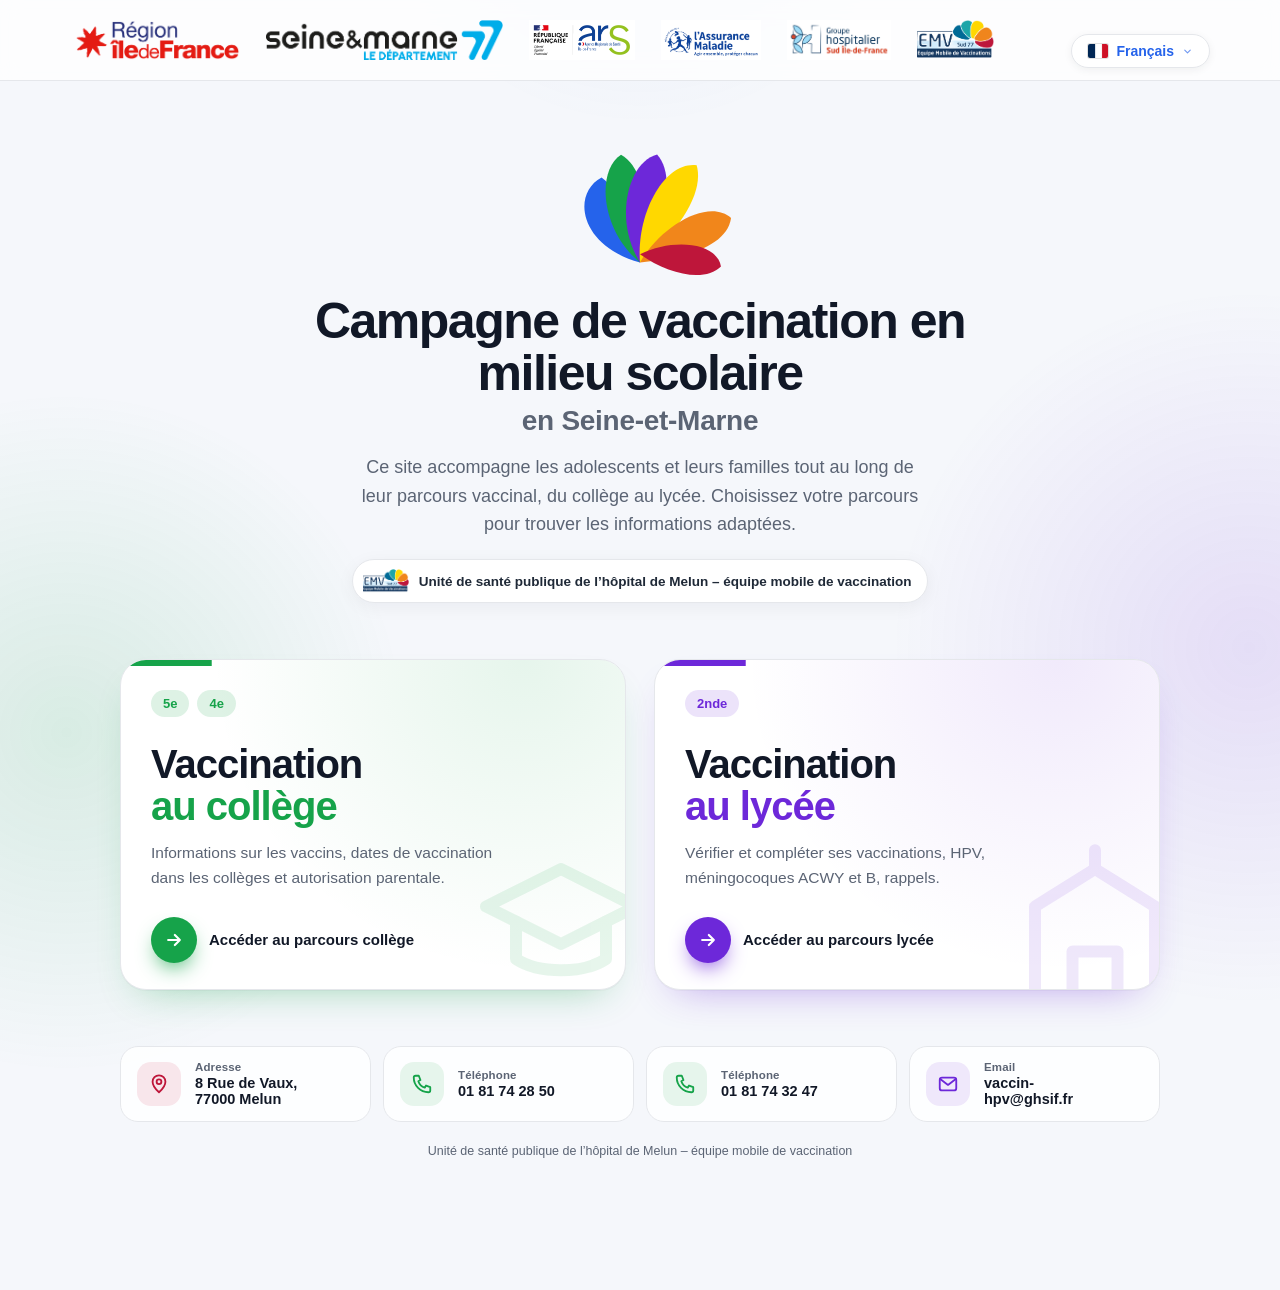
==== commit b23fcd93: "maj" ====
--- a/index.html
+++ b/index.html
@@ -1,2669 +1,360 @@
 <!DOCTYPE html>
 <html lang="fr">
-    <head>
-        <meta charset="utf-8"/>
-        <meta content="width=device-width, initial-scale=1" name="viewport"/>
-        <title>Vaccination collège – Île-de-France</title>
-        <meta name="description" content="Site officiel d’information de l’Équipe Mobile de Vaccination (EMV) – Campagne de vaccination en milieu scolaire (collèges) en Île-de-France. Ressources sanitaires, documents officiels et informations à destination des familles et des établissements."/>
-        <meta name="keywords" content="vaccination, collège, santé publique, équipe mobile de vaccination, EMV, HPV, méningite, ARS, éducation nationale"/>
-        <meta name="author" content="Équipe Mobile de Vaccination – Santé publique"/>
-        <meta name="robots" content="index, follow"/>
-        <meta name="category" content="Health"/>
-        <meta name="classification" content="Public Health Information"/>
-        <meta name="audience" content="Families, Educational institutions, Health professionals"/>
-        <style>:root { --bg: #f5f7fb; --card: #ffffff; --text: #111827; --muted: #6b7280; --border: #e5e7eb; --primary: #2563eb; --primary-soft: #e0e7ff; --accent: #16a34a; --accent-soft: #dcfce7; --btn: #ffffff; --font-body: -apple-system, "Segoe UI", Roboto, "Helvetica Neue", Arial, sans-serif; --font-display: "Helvetica Neue", Arial, var(--font-body); --font: var(--font-body); } [data-theme="dark"] { --bg: #141c2f;  /* fond général un peu plus clair */ --card: #1a2238;  /* cartes légèrement relevées */ --text: #e5e7eb; --muted: #9ca3af; --border: #1f2937; --primary: #38bdf8; --primary-soft: #0c4a6e; --accent: #22c55e; --accent-soft: #052e1b; --btn: #020617; } body { background: var(--bg); color: var(--text); } .card, details, .search, .select { background: var(--card); color: var(--text); border-color: var(--border); } summary { color: var(--text); } .ans { color: #d1d5db; } .chip, .tag { background: #020617; border-color: var(--border); color: #cbd5f5; } .navItem:hover { background: #020617; border-color: rgba(56,189,248,.25); } .navItem.active { background: var(--primary-soft); border-color: rgba(56,189,248,.35); } .btn.primary { background: var(--primary); border-color: rgba(56,189,248,.45); } .btn.soft { background: var(--accent-soft); border-color: rgba(34,197,94,.35); color: #bbf7d0; } * { box-sizing: border-box; } body { margin: 0; font-family: var(--font); color: var(--text); background: var(--bg); } a { color: inherit; } .layout { display: flex; min-height: 100vh; } /* Sidebar */.sidebar { width: var(--sidebar); padding: 18px 14px; position: sticky; top: 0; height: 100vh; overflow: auto; border-right: 1px solid var(--border); background: linear-gradient(180deg, #ffffff 0%, #fbfcff 100%); } .brand { display: flex; align-items: center; gap: 10px; padding: 10px 10px 14px 10px; } .brandMark { width: 36px; height: 36px; border-radius: 12px; background: var(--primary-soft); display: grid; place-items: center; color: var(--primary); font-weight: 800; border: 1px solid rgba(47,91,255,.18); } .brandName { font-weight: 800; letter-spacing: .2px; } .navTitle { margin: 8px 10px 8px; font-size: 12px; letter-spacing: .08em; text-transform: uppercase; color: var(--muted); } .navList { display: flex; flex-direction: column; gap: 6px; padding: 0 6px 16px; } .navItem { border: 1px solid transparent; padding: 10px 10px; border-radius: 12px; cursor: pointer; color: #1f2937; display: flex; align-items: center; justify-content: space-between; gap: 10px; } .navItem:hover { background: #f4f7ff; border-color: rgba(47,91,255,.14); } .navItem.active { background: var(--primary-soft); border-color: rgba(47,91,255,.22); } .chip { font-size: 12px; padding: 2px 8px; border-radius: 999px; background: #f3f4f6; color: #374151; border: 1px solid var(--border); white-space: nowrap; } .footNote { padding: 12px 10px; color: var(--muted); font-size: 12px; border-top: 1px solid var(--border); margin-top: 10px; } /* Main */.main { flex: 1; padding: 18px; } .topbar { max-width: var(--max); margin: 0 auto 14px; display: flex; align-items: center; justify-content: center; gap: 12px; } .rightBar { display: flex; align-items: center; gap: 10px; flex-wrap: wrap; justify-content: center; } .burger { position: absolute; left: 18px; } .search { display: flex; align-items: center; gap: 10px; padding: 10px 12px; border: 1px solid var(--border); border-radius: 12px; background: #fff; min-width: 260px; } .search input { border: none; outline: none; width: 100%; font-size: 14px; } .container { max-width: var(--max); margin: 0 auto; } .hero { display: block; margin-bottom: 16px; } .card { background: var(--card); border: 1px solid var(--border); border-radius: var(--radius); box-shadow: var(--shadow); } .heroText { padding: 22px; } .kicker { display: inline-flex; align-items: center; gap: 8px; padding: 8px 12px; border-radius: 999px; background: var(--primary-soft); color: var(--primary); font-weight: 800; border: 1px solid rgba(47,91,255,.18); font-size: 12px; letter-spacing: .02em; } h1 { margin: 12px 0 10px; font-size: 46px; line-height: 1.08; letter-spacing: -.02em; } h1 .accent { color: var(--accent); } .subtitle { margin: 0; color: var(--muted); font-size: 16px; line-height: 1.55; max-width: 62ch; } .btnRow { display: flex; gap: 10px; flex-wrap: wrap; margin-top: 16px; justify-content: center; } .btn { display: inline-flex; align-items: center; justify-content: center; padding: 10px 14px; border-radius: 999px; border: 1px solid var(--border); background: #fff; text-decoration: none; font-weight: 800; font-size: 13px; cursor: pointer; transition: transform .05s ease; } .btn:hover { transform: translateY(-1px); } .btn.primary { background: var(--primary); border-color: rgba(47,91,255,.45); color: #fff; } .btn.soft { background: var(--accent-soft); border-color: rgba(255,138,0,.22); color: #7a3a00; } .heroArt { padding: 18px; position: relative; overflow: hidden; } .artBox { height: 100%; border-radius: 16px; background: radial-gradient(circle at 20% 20%, rgba(47,91,255,.15), transparent 45%),
-                  radial-gradient(circle at 70% 30%, rgba(255,138,0,.18), transparent 55%),
-                  linear-gradient(180deg, #ffffff 0%, #f6f8ff 100%); border: 1px solid rgba(17,24,39,.06); display: flex; align-items: center; justify-content: center; position: relative; min-height: 240px; } .artLabel { position: absolute; bottom: 14px; left: 14px; right: 14px; padding: 10px 12px; border-radius: 14px; background: rgba(255,255,255,.85); border: 1px solid rgba(17,24,39,.08); color: var(--muted); font-size: 12px; } .logoImg { height: 38px; max-width: 220px; object-fit: contain; filter: drop-shadow(0 2px 6px rgba(0,0,0,.12)); margin-bottom: 10px; } /* Sections */.grid { display: grid; grid-template-columns: 1fr; gap: 16px; } .sectionHead { padding: 18px 20px 0; } .sectionTitle { margin: 0; font-size: 16px; font-weight: 900; letter-spacing: .2px; } .sectionDesc { margin: 6px 0 0; color: var(--muted); font-size: 13px; line-height: 1.5; } .sectionBody { padding: 14px 20px 20px; } .resourceGroup { display: flex; flex-wrap: wrap; gap: 10px; } .note { margin-top: 10px; color: var(--muted); font-size: 12px; line-height: 1.55; white-space: pre-wrap; } /* FAQ */.faqMeta { display: flex; align-items: flex-start; justify-content: space-between; gap: 10px; flex-wrap: wrap; } .faqTitle { margin: 0; font-size: 18px; font-weight: 900; } .faqCount { color: var(--muted); font-size: 12px; margin-top: 6px; } .accordion { display: flex; flex-direction: column; gap: 10px; margin-top: 12px; } details { background: #fff; border: 1px solid var(--border); border-radius: 14px; padding: 12px 14px; } summary { cursor: pointer; list-style: none; font-weight: 850; display: flex; align-items: center; justify-content: space-between; gap: 10px; } summary::-webkit-details-marker { display: none; } .ans { color: #374151; font-size: 14px; line-height: 1.6; margin-top: 10px; white-space: pre-wrap; } .tagRow { display: flex; gap: 8px; flex-wrap: wrap; margin-top: 8px; } .tag { font-size: 12px; padding: 2px 8px; border-radius: 999px; background: #f3f4f6; border: 1px solid var(--border); color: #374151; } /* Mobile */.burger { display: none; padding: 10px 12px; border: 1px solid var(--border); border-radius: 12px; background: #fff; font-weight: 800; cursor: pointer; } @media (max-width: 980px){ .hero {  grid-template-columns: 1fr; }  h1 {  font-size: 38px; }  .sidebar {  position: fixed;  left: -320px;  top: 0;  bottom: 0;  z-index: 50;  transition: left .2s ease; }  .sidebar.open {  left: 0; }  .burger {  display: inline-flex; }  .search {  min-width: 200px; } } /* ===== UI adjustments (no sidebar, no search) ===== */.sidebar { display: none !important; } .burger { display: none !important; } .search { display: none !important; } .layout { grid-template-columns: 1fr !important; } .main { padding-left: 0 !important; } .select { padding: 12px 16px !important; border-radius: 14px !important; font-size: 15px !important; min-width: 180px; } /* ===== RTL languages support (Arabic, Pashto, Kurdish) ===== */.rtl { direction: rtl; text-align: right; } .rtl .hero, .rtl .card, .rtl .sectionBody, .rtl .sectionTitle, .rtl .sectionDesc, .rtl p, .rtl li, .rtl .faqQ, .rtl .faqA { text-align: right; } /* ===============================
-   THEME FIX – A COLLER ICI
-   =============================== */body { background: var(--bg); color: var(--text); } .card, details, .search, .select { background: var(--card) !important; color: var(--text) !important; border: 1px solid var(--border) !important; } summary { color: var(--text) !important; } .ans { color: var(--text) !important; } .btn { background: var(--btn) !important; color: var(--text) !important; border-color: var(--border) !important; } .btn.primary { background: var(--primary) !important; color: #ffffff !important; } .btn.soft { background: var(--accent-soft) !important; color: var(--accent) !important; } .chip, .tag { background: var(--primary-soft) !important; color: var(--text) !important; border-color: var(--border) !important; } details[open] { border-color: var(--primary) !important; } .artBox { background: linear-gradient(
-    180deg,
-    var(--card) 0%,
-    var(--bg) 100%
-  ) !important; } /* ===== CONTACT SECTION WIDE ===== */.contactWide { padding-top: 20px; } .contactGrid { display: grid; grid-template-columns: repeat(auto-fit, minmax(240px, 1fr)); gap: 16px; } .contactItem { display: flex; align-items: center; gap: 14px; padding: 18px 18px; border-radius: 18px; background: var(--card); border: 1px solid var(--border); color: var(--text); text-decoration: none; font-weight: 700; transition: background .15s ease, transform .12s ease, box-shadow .15s ease; box-shadow: 0 1px 3px rgba(0,0,0,.04); } .contactItem:hover { background: var(--primary-soft); transform: translateY(-2px); box-shadow: 0 8px 20px rgba(0,0,0,.08); } .contactIconBadge { width: 44px; height: 44px; min-width: 44px; border-radius: 50%; background: var(--primary-soft); display: flex; align-items: center; justify-content: center; flex-shrink: 0; } .contactLabel { display: block; font-size: 11px; font-weight: 700; text-transform: uppercase; letter-spacing: .04em; color: var(--muted); margin-bottom: 2px; } .contactIcon { font-size: 20px; } .contactText { line-height: 1.35; } /* ===== SCHÉMA : Vaccination en 3 étapes ===== */.stepsContainer { display: flex; flex-direction: column; gap: 14px; } .stepItem { display: flex; align-items: flex-start; gap: 14px; padding: 16px; border-radius: 16px; background: var(--card); border: 1px solid var(--border); } /* ===== VISIBILITÉ FORCÉE DES ÉTAPES ===== */.stepItem { background: var(--card) !important; opacity: 1 !important; } .stepItem:hover { background: var(--primary-soft); cursor: pointer; } .stepNumber { width: 36px; height: 36px; border-radius: 999px; background: var(--primary); color: #fff; font-weight: 900; display: flex; align-items: center; justify-content: center; flex-shrink: 0; } .stepTitle { font-weight: 900; font-size: 15px; margin-bottom: 4px; } .stepText { font-size: 13px; line-height: 1.5; color: var(--muted); } /* ===== AFFICHAGE DES BOUTONS PAR ÉTAPE ===== */.stepTextWrap { flex: 1; min-width: 0; }
-.stepActions {
-  max-height: 0;
-  overflow: hidden;
-  opacity: 0;
-  margin-top: 12px;
-  padding: 14px;
-  border-radius: 14px;
-  background: var(--card);
-  border: 1px solid var(--border);
-  transition: max-height .35s ease, opacity .3s ease;
-}
-.stepActions.active { opacity: 1; }
-.stepActions .resourceGroup { display: flex; flex-wrap: wrap; gap: 10px; } /* ===== HERO CENTRÉ (titre, texte, boutons) ===== */.heroText { text-align: center; } .heroText .btnRow { justify-content: center; } #heroBtns { flex-direction: column; align-items: center; } .heroText .kicker { margin-left: auto; margin-right: auto; } /* ===== HERO : centrage du sous-titre ===== */#heroSubtitle { text-align: center; margin-left: auto; margin-right: auto; max-width: 70ch; } /* ===== MASQUAGE DES BOUTONS DANS INTRO ===== */#introBody .resourceGroup, #introBody .btn { display: none !important; } /* ===== MASQUAGE TITRE MÉNINGITE DANS INTRO ===== */#introBody > div[style*="font-weight"] { display: none !important; } /* ===== PULSE VISUEL DES ÉTAPES (INCITATION AU CLIC) ===== */.stepItem { position: relative; transition: box-shadow 0.3s ease, transform 0.3s ease; } .stepItem.pulse { box-shadow: 0 0 0 0 rgba(56, 189, 248, 0.6); animation: stepPulse 1.2s ease-out; } @keyframes stepPulse { 0% {  box-shadow: 0 0 0 0 rgba(56, 189, 248, 0.6);  transform: scale(1); }  60% {  box-shadow: 0 0 0 10px rgba(56, 189, 248, 0);  transform: scale(1.015); }  100% {  box-shadow: 0 0 0 0 rgba(56, 189, 248, 0);  transform: scale(1); } } /* ===== AJUSTEMENT MOBILE ===== */@media (max-width: 768px) { .stepItem.pulse {  animation-duration: 1.4s; } } /* ===== FIX TAILLE + POSITION ICONES ÉTAPES ===== */.stepItem { display: flex; align-items: flex-start; gap: 14px; } .stepIllustration { width: 56px; height: 56px; min-width: 56px; max-width: 56px; object-fit: contain; flex-shrink: 0; }
-.stepIllustration {
-  width: 56px;
-  height: 56px;
-  min-width: 56px;
-  max-width: 56px;
-  object-fit: contain;
-  flex-shrink: 0;
-}
-
-/* ===== AUTORISER LA BARRE DE RECHERCHE PLANNING ===== */
-#scheduleSearchSection .search {
-  display: flex !important;
-}
-/* ===== BARRE DE RECHERCHE PLANNING – STYLE PILULE ===== */
-#scheduleSearchSection .search {
-  padding: 16px 22px !important;
-  border-radius: 999px !important;
-  min-height: 56px;
-  box-shadow: 0 4px 14px rgba(0,0,0,0.06);
-}
-
-#scheduleSearchSection .search input {
-  font-size: 16px;
-  padding: 6px 0;
-}
-
-/* ===== MASQUAGE TEMPORAIRE DU TOGGLE THÈME ===== */
-#themeToggle {
-  display: none !important;
-}
-/* ===== FIX NUMÉROS TÉLÉPHONE EN RTL ===== */
-.rtl .contactItem,
-.rtl .contactItem * {
-  direction: ltr !important;
-  unicode-bidi: isolate;
-  text-align: left;
-}
-
-/* ===== BARRE DE PROGRESSION DE DÉFILEMENT ===== */
-#scrollProgress {
-  position: fixed;
-  top: 0;
-  left: 0;
-  height: 3px;
-  width: 0%;
-  background: var(--primary);
-  z-index: 9999;
-  transition: width .12s linear;
-}
-
-/* ===== APPARITION AU DÉFILEMENT ===== */
-.reveal {
-  opacity: 0;
-  transform: translateY(18px);
-  transition: opacity .6s ease, transform .6s ease;
-}
-.reveal.visible {
-  opacity: 1;
-  transform: none;
-}
-
-/* ===== SURVOL RENFORCÉ BOUTONS / CARTES / LANGUES ===== */
-.btn { transition: transform .15s ease, box-shadow .15s ease; }
-.btn:hover { transform: translateY(-3px); box-shadow: 0 8px 20px rgba(0,0,0,.14); }
-
-/* ===== BOUTON ANIMÉ : FORMULAIRE D'AUTORISATION EN LIGNE ===== */
-.btn-cta-animated {
-  background: linear-gradient(135deg, var(--primary), var(--accent)) !important;
-  color: #fff !important;
-  border: none !important;
-  font-size: 14px !important;
-  padding: 13px 20px !important;
-  box-shadow: 0 4px 14px rgba(37,99,235,.35);
-  animation: ctaPulse 2.2s ease-in-out infinite;
-  position: relative;
-}
-.btn-cta-animated:hover {
-  animation-play-state: paused;
-  transform: translateY(-3px) scale(1.03);
-  box-shadow: 0 10px 24px rgba(37,99,235,.45);
-}
-@keyframes ctaPulse {
-  0%, 100% { box-shadow: 0 4px 14px rgba(37,99,235,.35), 0 0 0 0 rgba(37,99,235,.35); }
-  50% { box-shadow: 0 4px 18px rgba(37,99,235,.45), 0 0 0 8px rgba(37,99,235,0); }
-}
-@media (prefers-reduced-motion: reduce) {
-  .btn-cta-animated { animation: none; }
-}
-.card { transition: box-shadow .3s ease; }
-.card:hover { box-shadow: 0 10px 28px rgba(0,0,0,.08); }
-
-/* ===== TRANSITION DOUCE AU CHANGEMENT DE LANGUE ===== */
-.main { transition: opacity .22s ease; }
-.main.langFade { opacity: .15; }
-
-/* ===== FRISE DE PROGRESSION DES 3 ÉTAPES ===== */
-.stepsContainer { position: relative; }
-.stepsContainer::before {
-  content: '';
-  position: absolute;
-  left: 104px;
-  top: 34px;
-  bottom: 34px;
-  width: 2px;
-  background: var(--border);
-  transform: scaleY(0);
-  transform-origin: top;
-  transition: transform 1s ease;
-  z-index: 0;
-}
-.stepsContainer.lineDrawn::before { transform: scaleY(1); }
-.stepNumber { position: relative; z-index: 1; }
-.stepItem:hover { animation: stepPulse .6s ease-out; }
-
-/* ===== COCHE DE PROGRESSION SUR ÉTAPE OUVERTE ===== */
-.stepItem.done .stepNumber { background: var(--accent); }
-.stepItem.done .stepNumber::after {
-  content: '✓';
-  position: absolute;
-  top: -6px;
-  right: -6px;
-  width: 16px;
-  height: 16px;
-  border-radius: 999px;
-  background: #fff;
-  color: var(--accent);
-  font-size: 10px;
-  font-weight: 900;
-  display: flex;
-  align-items: center;
-  justify-content: center;
-  box-shadow: 0 1px 4px rgba(0,0,0,.25);
-  animation: popIn .3s ease;
-}
-@keyframes popIn { from { transform: scale(0); opacity: 0; } to { transform: scale(1); opacity: 1; } }
-
-/* ===== ACCORDÉON FAQ FLUIDE ===== */
-.accordion { align-items: flex-start; }
-.accordion details { width: auto; max-width: 100%; min-width: 260px; }
-.accordion .chev {
-  display: inline-block;
-  transition: transform .25s ease;
-  margin-left: 8px;
-}
-.accordion details[open] .chev { transform: rotate(180deg); }
-.accordion .ans {
-  max-height: 0;
-  overflow: hidden;
-  opacity: 0;
-  margin-top: 10px;
-  transition: max-height .35s ease, opacity .3s ease;
-}
-.accordion .ans.open { opacity: 1; }
-.accordion .ans { color: var(--muted) !important; font-weight: 400; }
-.accordion summary { font-weight: 800; }
-@keyframes searchHighlight {
-  0% { background: var(--primary-soft); }
-  100% { background: transparent; }
-}
-.accordion details.searchHit summary { animation: searchHighlight 1s ease; }
-
-/* ===== VIDÉOS INTÉGRÉES (lecture directe, hébergées sur YouTube) ===== */
-.videoGrid { display: flex; flex-wrap: wrap; gap: 18px; justify-content: center; }
-.videoCard { width: 260px; text-align: center; }
-.videoFrame {
-  position: relative;
-  width: 100%;
-  border-radius: 14px;
-  overflow: hidden;
-  background: #000;
-  box-shadow: 0 4px 14px rgba(0,0,0,.14);
-}
-.videoFrame { aspect-ratio: 16 / 9; }
-.videoFrame iframe { position: absolute; inset: 0; width: 100%; height: 100%; border: 0; }
-.videoThumb {
-  position: absolute;
-  inset: 0;
-  width: 100%;
-  height: 100%;
-  border: 0;
-  padding: 0;
-  cursor: pointer;
-  background-size: cover;
-  background-position: center;
-  display: flex;
-  align-items: flex-end;
-  justify-content: center;
-  padding-bottom: 14px;
-}
-.videoThumb::before {
-  content: '';
-  position: absolute;
-  inset: 0;
-  background: linear-gradient(to top, rgba(0,0,0,.5) 0%, rgba(0,0,0,0) 42%);
-}
-.playGlass {
-  position: relative;
-  z-index: 1;
-  width: 52px;
-  height: 52px;
-  border-radius: 999px;
-  display: flex;
-  align-items: center;
-  justify-content: center;
-  background: rgba(255,255,255,.25);
-  backdrop-filter: blur(8px);
-  -webkit-backdrop-filter: blur(8px);
-  border: 1px solid rgba(255,255,255,.6);
-  color: #fff;
-  box-shadow: 0 4px 16px rgba(0,0,0,.3);
-  transition: transform .15s ease, background-color .15s ease;
-}
-.videoThumb:hover .playGlass, .videoThumb:focus-visible .playGlass {
-  transform: scale(1.08);
-  background: rgba(255,255,255,.4);
-}
-.videoTitle { margin-top: 8px; font-size: 13px; font-weight: 800; }
-.videoPresenter { font-size: 12px; font-weight: 700; color: var(--primary); margin-top: 3px; }
-.videoRole { font-size: 11px; font-weight: 500; color: var(--muted); margin-top: 1px; }
-.videoLink { display: inline-block; margin-top: 4px; font-size: 12px; color: var(--primary); text-decoration: none; font-weight: 700; }
-@media (max-width: 768px) {
-  .videoCard { width: 100%; }
-  .resourceGroup { flex-direction: column; align-items: stretch; }
-  .resourceGroup .btn { width: 100%; box-sizing: border-box; text-align: center; border-radius: 14px; padding: 12px 16px; line-height: 1.4; }
-}
-html { scroll-behavior: smooth; }
-
-/* ===== BOUTON FLOTTANT (mobile/tablette pendant le défilement) ===== */
-#floatingCta {
-  position: fixed;
-  bottom: 18px;
-  right: 18px;
-  z-index: 999;
-  display: none;
-  align-items: center;
-  justify-content: center;
-  border-radius: 999px;
-  padding: 14px 18px;
-  box-shadow: 0 10px 24px rgba(0,0,0,.2);
-  font-size: 13px;
-  text-decoration: none;
-}
-@media (max-width: 980px) {
-  #floatingCta { display: inline-flex; }
-}
-
-/* =====================================================================
-   REFONTE VISUELLE — identité teal / doré, mise en page éditoriale
-   ===================================================================== */
-
-/* ----- Structure générale, respiration ----- */
-:root {
-  --radius: 4px;
-  --shadow: none;
-  --max: 880px;
-  --sidebar: 0px;
-}
-.main { padding: 28px 18px 60px; }
-.container { padding: 0 4px; }
-.grid { gap: 22px; }
-h1, .sectionTitle, .faqTitle, .stepTitle, .brandName, .videoTitle, .contactTitle {
-  font-family: var(--font-display);
-  letter-spacing: -.01em;
-}
-.sectionTitle, .faqTitle, .contactTitle { font-size: 19px; font-weight: 700; }
-.subtitle, .sectionDesc, .stepText, .ans { line-height: 1.6; }
-
-/* ----- Empêche tout défilement horizontal, quelle qu'en soit la cause ----- */
-html, body { overflow-x: hidden; max-width: 100%; }
-
-/* ----- Lecture progressive du texte du médecin, au fil du défilement ----- */
-#introBody .note.scrollReadText { font-size: 15px; line-height: 1.75; }
-.fadeWord { color: #d5d9e0; transition: color .3s ease; }
-.fadeWord.lit { color: var(--text); font-weight: 600; }
-.fadeWord.counterNum { color: var(--primary) !important; font-weight: 800; }
-
-/* ----- Hero simple, fond blanc comme le reste du site ----- */
-.heroText { padding: 40px 32px; }
-
-/* ----- Animation d'apparition du titre du site (déclenchée une fois le texte injecté) ----- */
-@keyframes heroTitleReveal {
-  from { clip-path: inset(0 0 100% 0); transform: translateY(10px); }
-  to { clip-path: inset(0 0 0% 0); transform: translateY(0); }
-}
-@keyframes heroFadeUp {
-  from { opacity: 0; transform: translateY(8px); }
-  to { opacity: 1; transform: translateY(0); }
-}
-#heroTitle.heroAnimate { animation: heroTitleReveal .9s cubic-bezier(.22,1,.36,1) both; }
-#heroSubtitle.heroAnimate { animation: heroFadeUp .7s ease .2s both; }
-
-/* ----- Accordéon FAQ : structure et mécanisme repris du site USP ----- */
-#faqCard { max-width: 720px; margin-left: auto; margin-right: auto; }
-
-/* ===== Mise en page à deux colonnes : illustration + contenu ===== */
-.scheduleLayout { display: grid; grid-template-columns: 280px 1fr; gap: 0; align-items: stretch; }
-.scheduleIllustration { display: flex; align-items: center; justify-content: center; padding: 20px; background: linear-gradient(180deg, var(--primary-soft), transparent); border-radius: 18px 0 0 18px; }
-.scheduleIllustration img { max-width: 100%; height: auto; display: block; }
-.scheduleMain { min-width: 0; }
-@media (max-width: 760px) {
-  .scheduleLayout { grid-template-columns: 1fr; }
-  .scheduleIllustration { border-radius: 18px 18px 0 0; padding: 16px; }
-  .scheduleIllustration img { max-height: 160px; }
-}
-
-/* ===== Pastilles numérotées des étapes ===== */
-.scheduleStepLine { display: flex; align-items: center; gap: 10px; margin-bottom: 14px; }
-.scheduleStepNum { width: 26px; height: 26px; min-width: 26px; border-radius: 50%; background: var(--primary); color: #fff; font-weight: 900; font-size: 13px; display: flex; align-items: center; justify-content: center; }
-.gradeQuestion { font-size: 16px; font-weight: 900; color: var(--text); }
-
-/* ===== Boutons 4e / 5e : bordure + rond radio (style de la maquette) ===== */
-.gradeButtons { display: flex; gap: 12px; flex-wrap: wrap; margin-left: 36px; }
-.gradeCard { flex: 1; min-width: 140px; display: flex; align-items: center; gap: 10px; padding: 16px 18px; border-radius: 12px; border: 2px solid var(--border); background: var(--card); color: var(--text); font-size: 18px; font-weight: 900; cursor: pointer; transition: background .15s ease, border-color .15s ease, transform .1s ease; }
-.gradeCard .gradeIcon { width: 24px; height: 24px; flex-shrink: 0; color: #2563eb; }
-.gradeCard:hover { border-color: var(--primary); transform: translateY(-1px); }
-.gradeCard.selected { background: var(--primary-soft); border-color: var(--primary); }
-.gradeRadio { width: 20px; height: 20px; min-width: 20px; margin-left: auto; border-radius: 50%; border: 2px solid var(--border); position: relative; }
-.gradeCard.selected .gradeRadio { border-color: var(--primary); }
-.gradeCard.selected .gradeRadio::after { content: ''; position: absolute; inset: 3px; border-radius: 50%; background: var(--primary); }
-.scheduleSearchZone { margin-top: 20px; margin-left: 36px; }
-@media (max-width: 480px) {
-  .gradeCard { min-width: 0; padding: 16px 14px; font-size: 16px; }
-  .gradeButtons, .scheduleSearchZone { margin-left: 0; }
-}
-
-/* ===== Barre de recherche + bouton Rechercher ===== */
-.scheduleBar { display: flex; gap: 10px; align-items: stretch; }
-.scheduleSearchBtn { border-radius: 12px; padding: 0 22px; font-weight: 800; white-space: nowrap; }
-
-.scheduleSearchWrap { flex: 1; display: flex; align-items: center; gap: 10px; padding: 0 16px; min-width: 160px; border: 1px solid var(--border); border-radius: 12px; background: var(--card); }
-.scheduleSearchWrap input { border: none; outline: none; width: 100%; font-size: 14px; background: transparent; color: var(--text); padding: 14px 0; }
-.scheduleSearchWrap input:focus { outline: none; box-shadow: none; }
-.scheduleSearchWrap:focus-within { border-color: var(--primary); box-shadow: 0 0 0 3px rgba(37,99,235,.15); }
-@media (max-width: 640px) {
-  .scheduleBar { flex-direction: column; }
-}
-
-/* ===== Alignement du selecteur de langue ===== */
-.acc { width: 100%; border-radius: 20px 20px 20px 6px; background: var(--primary-soft); border: 1px solid transparent; margin: 0 0 10px; overflow: hidden; transition: background-color .3s ease, box-shadow .3s ease; }
-.acc.ouverte { background: var(--card); box-shadow: 0 0 0 2px var(--primary) inset, 0 16px 36px -24px rgba(37,99,235,.45); }
-[data-theme="dark"] .acc.ouverte { box-shadow: 0 0 0 2px var(--primary) inset, 0 16px 36px -24px rgba(56,189,248,.5); }
-.acc h3 { margin: 0; font-size: 1rem; }
-.acc button { all: unset; box-sizing: border-box; display: flex; width: 100%; align-items: center; gap: 12px; padding: 1.05rem 1.35rem; cursor: pointer; font-weight: 800; line-height: 1.35; color: var(--text); }
-.acc button > span:first-child { flex: 1; min-width: 0; }
-.acc button .chip { flex: none; }
-.acc button:focus-visible { outline: 3px solid var(--primary); outline-offset: 2px; }
-.acc .signe { flex: none; width: 28px; height: 28px; border-radius: 50%; background: var(--primary-soft); color: var(--primary); display: grid; place-items: center; transition: transform .45s cubic-bezier(.22,1,.36,1), background-color .3s ease, color .3s ease; }
-.acc .signe svg { width: 15px; height: 15px; }
-.acc.ouverte .signe { transform: rotate(45deg); background: var(--primary); color: #fff; }
-.acc .corps { display: grid; grid-template-rows: 0fr; transition: grid-template-rows .45s cubic-bezier(.22,1,.36,1); }
-.acc.ouverte .corps { grid-template-rows: 1fr; }
-.acc .corps > div { overflow: hidden; }
-.acc .corps .faqAns { max-height: none; opacity: 1; margin: 0 16px 16px; color: var(--text); font-size: 14px; line-height: 1.6; white-space: pre-wrap; }
-.faqInlineLink { font-weight: 800; color: var(--primary); text-decoration: underline; cursor: pointer; }
-.acc.searchHit { box-shadow: 0 0 0 2px var(--primary); }
-@media (prefers-reduced-motion: reduce) {
-  .acc .corps, .acc .signe { transition: none; }
-}
-
-/* ----- Éventail décoratif au-dessus du titre (mécanisme repris du site USP) ----- */
-.eventail { display: block; width: 120px; max-width: 120px; height: auto; margin: 0 auto 6px; overflow: visible; }
-.eventail .p { transform-box: view-box; transform-origin: 210px 300px; opacity: 0; }
-.eventail.ouvert .p { animation: eventailOuvre .9s cubic-bezier(.22,1,.36,1) both; }
-.eventail.ouvert .p1 { animation-delay: .15s; }
-.eventail.ouvert .p2 { animation-delay: .27s; }
-.eventail.ouvert .p3 { animation-delay: .39s; }
-.eventail.ouvert .p4 { animation-delay: .51s; }
-.eventail.ouvert .p5 { animation-delay: .63s; }
-.eventail .tout { transform-box: view-box; transform-origin: 210px 300px; }
-.eventail.ouvert .tout { animation: eventailRespire 7s ease-in-out 1.8s infinite; }
-@keyframes eventailOuvre {
-  from { opacity: 0; transform: rotate(-70deg) scale(.4); }
-  to   { opacity: 1; transform: none; }
-}
-@keyframes eventailRespire {
-  0%, 100% { transform: rotate(0); }
-  50%      { transform: rotate(2.5deg); }
-}
-@media (prefers-reduced-motion: reduce) {
-  .eventail .p { opacity: 1; transform: none; animation: none; }
-  .eventail.ouvert .tout { animation: none; }
-}
-
-/* ----- Effet d'ouverture du titre : chaque partie du texte "s'ouvre" comme les pétales
-   d'un éventail (rotation + zoom + fondu), en cascade, au lieu d'une forme graphique ----- */
-.titleChunk { display: inline-block; opacity: 0; transform-origin: 50% 100%; }
-.titleChunk.chunkOuvert { animation: titleChunkOuvre .8s cubic-bezier(.22,1,.36,1) both; }
-@keyframes titleChunkOuvre {
-  from { opacity: 0; transform: rotate(-18deg) scale(.6) translateY(10px); }
-  to   { opacity: 1; transform: none; }
-}
-@media (prefers-reduced-motion: reduce) {
-  .titleChunk { opacity: 1; transform: none; animation: none; }
-}
-
-/* ----- Effet d'ouverture du site : le titre glisse depuis la gauche, une seule fois ----- */
-@keyframes heroTitleFirstReveal {
-  from { opacity: 0; transform: translateX(-48px); }
-  to   { opacity: 1; transform: translateX(0); }
-}
-#heroTitle.heroFirstReveal { animation: heroTitleFirstReveal 1s cubic-bezier(.22,1,.36,1) both; }
-.rtl #heroTitle.heroFirstReveal { animation-name: heroTitleFirstRevealRTL; }
-@keyframes heroTitleFirstRevealRTL {
-  from { opacity: 0; transform: translateX(48px); }
-  to   { opacity: 1; transform: translateX(0); }
-}
-
-/* ----- Les autres blocs restent plats et calmes, différenciés sans ombre ----- */
-.card { box-shadow: none; }
-#stepsCard, #videosCard, #faqCard, #contactCard { border: 1px solid var(--border); border-radius: var(--radius); }
-
-/* ----- Le message du médecin devient un bloc éditorial, pas une carte ----- */
-#introCard {
-  background: transparent;
-  border: none;
-  border-left: 3px solid var(--primary);
-  border-radius: 0;
-  box-shadow: none;
-  padding-left: 26px;
-}
-#introCard .sectionHead, #introCard .sectionBody { padding-left: 0; }
-#introBody { position: relative; }
-#introBody::before {
-  content: '\201C';
-  position: absolute;
-  left: -34px;
-  top: -18px;
-  font-family: var(--font-display);
-  font-size: 72px;
-  line-height: 1;
-  color: var(--primary-soft);
-  z-index: 0;
-}
-@media (max-width: 720px) {
-  #introCard { padding-left: 16px; }
-  #introBody::before { display: none; }
-}
-
-/* ----- Boutons et liens : retour tactile discret, pas de "lift" générique ----- */
-.btn { transition: background-color .15s ease, color .15s ease, border-color .15s ease; }
-.btn:hover { background-color: var(--primary-soft); }
-.heroText .btn:hover { background: var(--accent-soft); }
-/* ----- Focus clavier visible partout (accessibilité) ----- */
-a:focus-visible, button:focus-visible, input:focus-visible, .btn:focus-visible,
-.stepItem:focus-visible, summary:focus-visible {
-  outline: 3px solid var(--accent);
-  outline-offset: 2px;
-}
-
-/* ----- Apparition simple et unique à l'arrivée (pas de mouvement répété) ----- */
-.reveal { opacity: 0; transform: translateY(14px); transition: opacity .6s ease, transform .6s ease; }
-.reveal.visible { opacity: 1; transform: none; }
-
-/* =====================================================================
-   EN-TÊTE DU SITE : logos institutionnels + sélecteur de langue
-   Bloc unique, écrit à neuf, aucune règle historique réutilisée.
-===================================================================== */
-.siteHeader {
-  background: var(--bg);
-  border-bottom: 1px solid var(--border);
-  position: relative;
-  z-index: 100;
-}
-.siteHeaderInner {
-  max-width: 1200px;
-  margin: 0 auto;
-  padding: 14px 24px;
-  display: flex;
-  align-items: center;
-  justify-content: center;
-  flex-wrap: wrap;
-  gap: 48px;
-}
-.headerLogos {
-  display: flex;
-  align-items: center;
-  gap: 28px;
-  flex-wrap: wrap;
-}
-.headerLogos a { display: inline-flex; transition: opacity .15s ease; }
-.headerLogos a:hover, .headerLogos a:focus-visible { opacity: .75; }
-.headerLogos img {
-  height: 56px;
-  width: auto;
-  max-width: 160px;
-  object-fit: contain;
-  display: block;
-}
-.headerLangPicker {
-  display: flex;
-  flex-direction: column;
-  align-items: flex-end;
-  gap: 4px;
-}
-.headerLangHint {
-  font-size: 16px;
-  font-weight: 800;
-  letter-spacing: .01em;
-  transition: opacity .3s ease;
-  background-repeat: no-repeat;
-  -webkit-background-clip: text;
-  background-clip: text;
-  -webkit-text-fill-color: transparent;
-  color: transparent;
-}
-.langDropdown { position: relative; }
-.langDropdownBtn {
-  display: flex;
-  align-items: center;
-  gap: 8px;
-  padding: 8px 16px;
-  border-radius: 999px;
-  border: 1px solid var(--border);
-  background: var(--card);
-  color: var(--primary);
-  font-weight: 700;
-  font-size: 14px;
-  cursor: pointer;
-  box-shadow: 0 2px 8px rgba(0,0,0,.06);
-}
-.langDropdownFlag {
-  width: 20px;
-  height: 14px;
-  object-fit: cover;
-  border-radius: 2px;
-  box-shadow: 0 0 0 1px rgba(0,0,0,.12);
-  flex-shrink: 0;
-  display: block;
-}
-.langDropdownChevron { width: 11px; height: 11px; opacity: .65; flex-shrink: 0; }
-.langDropdownPanel {
-  position: absolute;
-  top: calc(100% + 8px);
-  right: 0;
-  background: var(--card);
-  border: 1px solid var(--border);
-  border-radius: 14px;
-  box-shadow: 0 20px 50px rgba(0,0,0,.2);
-  padding: 10px;
-  display: grid;
-  grid-template-columns: repeat(2, minmax(150px, 1fr));
-  gap: 4px;
-  max-height: 70vh;
-  overflow-y: auto;
-  width: max-content;
-  max-width: 92vw;
-  z-index: 200;
-}
-.langDropdownPanel[hidden] { display: none; }
-.langDropdownOption {
-  display: flex;
-  align-items: center;
-  gap: 8px;
-  padding: 8px 10px;
-  border-radius: 10px;
-  border: 1px solid transparent;
-  background: none;
-  color: var(--text);
-  cursor: pointer;
-  font-size: 13px;
-  font-weight: 600;
-  text-align: left;
-  white-space: nowrap;
-  width: 100%;
-}
-.langDropdownOption:hover { background: var(--primary-soft); }
-.langDropdownOption.active { border-color: var(--primary); background: var(--primary-soft); }
-.langDropdownCheck { width: 14px; flex-shrink: 0; color: var(--primary); font-weight: 900; font-size: 13px; }
-.langDropdownOptionFlag {
-  width: 18px;
-  height: 12px;
-  object-fit: cover;
-  border-radius: 2px;
-  box-shadow: 0 0 0 1px rgba(0,0,0,.12);
-  flex-shrink: 0;
-  display: block;
-}
-@media (max-width: 768px) {
-  .siteHeaderInner { flex-direction: column; align-items: center; text-align: center; }
-  .headerLogos { justify-content: center; }
-  .headerLangPicker { align-items: center; }
-  .langDropdownPanel { right: auto; left: 50%; transform: translateX(-50%); }
-}
-
-/* ----- Frise des 3 étapes pilotée par le défilement ----- */
-.stepsContainer::before {
-  transform: scaleY(var(--lineProgress, 0));
-  transition: transform .05s linear;
-  background: var(--primary);
-}
-.stepItem { opacity: .5; filter: saturate(.6); transition: opacity .4s ease, filter .4s ease; }
-.stepItem.lit { opacity: 1; filter: none; }
-.stepItem:hover { animation: stepPulse .6s ease-out; box-shadow: 0 0 0 2px var(--primary-soft) inset; }
-
-/* ----- Accessibilité : respect des préférences système ----- */
-@media (prefers-reduced-motion: reduce) {
-  *, *::before, *::after { animation-duration: .001ms !important; animation-iteration-count: 1 !important; transition-duration: .001ms !important; scroll-behavior: auto !important; }
-  .reveal { opacity: 1 !important; }
-  .stepItem { opacity: 1 !important; filter: none !important; }
-  .stepsContainer::before { transform: scaleY(1) !important; }
-  .fadeWord { color: var(--text) !important; }
-}
-
-/* ===== FLECHE AU SURVOL DES LIENS DE CONTACT ===== */
-.contactItem { justify-content: space-between; }
-.contactArrow { width: 18px; height: 18px; margin-left: 8px; opacity: 0; transform: translateX(-4px); transition: opacity .2s ease, transform .2s ease; flex-shrink: 0; color: var(--primary); }
-.contactItem:hover .contactArrow { opacity: .85; transform: translateX(0); }
-</style>
-        <link href="../../Documents/Pinegrow%20Projects/Tailwind-CSS-20260203-211032/tailwind_theme/tailwind.css" rel="stylesheet" type="text/css">
-    </head>
-    <body>
-        <div id="scrollProgress"></div>
-        <!-- ===== BANDE LOGOS INSTITUTIONNELS ===== -->
-        <header class="siteHeader">
-          <div class="siteHeaderInner">
-            <div class="headerLogos">
-              <a href="https://www.iledefrance.ars.sante.fr/rentree-scolaire-2026-2027-la-vaccination-au-college-un-geste-essentiel-pour-proteger-les" target="_blank" rel="noopener" aria-label="Agence Régionale de Santé Île-de-France">
-                <img src="img/ARS.png" alt="Agence Régionale de Santé Île-de-France">
-              </a>
-              <a href="https://www.ameli.fr/medecin/sante-prevention/pathologies/cancers/cancer-du-col-de-l-uterus/vaccination-papillomavirus-humains-hpv" target="_blank" rel="noopener" aria-label="Assurance Maladie">
-                <img src="img/AM.png" alt="Assurance Maladie">
-              </a>
-              <a href="https://www.ghsif.fr/" target="_blank" rel="noopener" aria-label="Groupe Hospitalier de Melun">
-                <img src="img/CHMELUN.png" alt="Groupe Hospitalier de Melun">
-              </a>
-              <a href="#contactCard" aria-label="Équipe Mobile de Vaccination">
-                <img src="img/EMV.png" alt="Équipe Mobile de Vaccination">
-              </a>
-            </div>
-            <div class="headerLangPicker">
-              <span class="headerLangHint" id="headerLangHint">Choisissez votre langue</span>
-              <div class="langDropdown">
-                <button type="button" class="langDropdownBtn" id="langSwitcherBtn" aria-haspopup="listbox" aria-expanded="false">
-                  <img class="langDropdownFlag" id="langSwitcherFlag" src="" alt="">
-                  <span id="langSwitcherText"></span>
-                  <svg class="langDropdownChevron" viewBox="0 0 24 24" fill="none" stroke="currentColor" stroke-width="2.5" stroke-linecap="round" stroke-linejoin="round" aria-hidden="true"><path d="M6 9l6 6 6-6"/></svg>
-                </button>
-                <div class="langDropdownPanel" id="langPanel" role="listbox" hidden></div>
-              </div>
-            </div>
+<head>
+  <meta charset="utf-8"/>
+  <meta name="viewport" content="width=device-width, initial-scale=1"/>
+  <title>Campagne de vaccination en milieu scolaire en Seine-et-Marne</title>
+  <meta name="description" content="Vaccination des adolescents en Île-de-France. Parcours collège et parcours lycée, proposés par l’Unité de santé publique de l’hôpital de Melun et son équipe mobile de vaccination."/>
+  <meta name="robots" content="index, follow"/>
+  <script>
+    /* Ancien lien vers la section contact du collège (formulaire d'autorisation) */
+    if (location.hash === '#contactCard') { location.replace('college/index.html' + location.search + '#contactCard'); }
+  </script>
+  <script src="js/parcours.js?v=20261004-15" data-page="hub"></script>
+  <script src="js/entete.js" defer></script>
+  <script src="js/langue.js?v=20261004-2"></script>
+  <style>
+    :root{
+      --bg:#f5f7fb; --card:#ffffff; --ink:#111827; --muted:#5b6474; --line:#e5e7eb;
+      --blue:#2563eb; --college:#16a34a; --lycee:#6d28d9;
+      --font:"Helvetica Neue", -apple-system, "Segoe UI", Roboto, Arial, sans-serif;
+    }
+    *{box-sizing:border-box}
+    html,body{margin:0}
+    body{font-family:var(--font);color:var(--ink);background:var(--bg);min-height:100vh;overflow-x:hidden;-webkit-font-smoothing:antialiased}
+    a{color:inherit}
+
+    /* Fond : halos lents aux couleurs des deux parcours */
+    .halo{position:fixed;inset:-20vmax;z-index:-1;pointer-events:none;
+      background:
+        radial-gradient(38vmax 38vmax at 18% 70%, rgba(22,163,74,.13), transparent 70%),
+        radial-gradient(40vmax 40vmax at 84% 64%, rgba(109,40,217,.12), transparent 70%),
+        radial-gradient(30vmax 30vmax at 50% 8%, rgba(37,99,235,.08), transparent 70%);
+      animation:drift 26s ease-in-out infinite alternate}
+    @keyframes drift{to{transform:translate3d(2vmax,-1.5vmax,0) rotate(4deg)}}
+
+    /* En-tête logos */
+    .top{position:relative;z-index:30;background:rgba(255,255,255,.75);backdrop-filter:blur(10px);-webkit-backdrop-filter:blur(10px);border-bottom:1px solid var(--line)}
+    .topIn{max-width:1180px;margin:0 auto;padding:12px 20px;display:flex;align-items:center;gap:24px}
+    .topIn .headerLogos{flex:1 1 auto}
+    /* Menu de langue : copie conforme de celui du collège et du lycée */
+    .hubLangWrap{--card:#ffffff;--border:#e5e7eb;--primary:#2563eb;--text:#111827;--primary-soft:#e0e7ff;flex:0 0 auto}
+    .headerLangPicker{display:flex;flex-direction:column;align-items:flex-end;gap:4px}
+    .headerLangHint{font-size:16px;font-weight:800;letter-spacing:.01em;transition:opacity .3s ease;background-repeat:no-repeat;-webkit-background-clip:text;background-clip:text;-webkit-text-fill-color:transparent;color:transparent}
+    .langDropdown{position:relative}
+    .langDropdownBtn{display:flex;align-items:center;gap:8px;padding:8px 16px;border-radius:999px;border:1px solid var(--border);background:var(--card);color:var(--primary);font-weight:700;font-size:14px;cursor:pointer;box-shadow:0 2px 8px rgba(0,0,0,.06);font-family:var(--font)}
+    .langDropdownFlag{width:20px;height:14px;object-fit:cover;border-radius:2px;box-shadow:0 0 0 1px rgba(0,0,0,.12);flex-shrink:0;display:block}
+    .langDropdownChevron{width:11px;height:11px;opacity:.65;flex-shrink:0}
+    .langDropdownPanel{position:absolute;top:calc(100% + 8px);right:0;background:var(--card);border:1px solid var(--border);border-radius:14px;box-shadow:0 20px 50px rgba(0,0,0,.2);padding:10px;display:grid;grid-template-columns:repeat(2,minmax(150px,1fr));gap:4px;max-height:70vh;overflow-y:auto;width:max-content;max-width:92vw;z-index:200}
+    .langDropdownPanel[hidden]{display:none}
+    .langDropdownOption{display:flex;align-items:center;gap:8px;padding:8px 10px;border-radius:10px;border:1px solid transparent;background:none;color:var(--text);cursor:pointer;font-size:13px;font-weight:600;text-align:left;white-space:nowrap;width:100%;font-family:var(--font)}
+    .langDropdownOption:hover{background:var(--primary-soft)}
+    .langDropdownOption.active{border-color:var(--primary);background:var(--primary-soft)}
+    .langDropdownCheck{width:14px;flex-shrink:0;color:var(--primary);font-weight:900;font-size:13px}
+    .langDropdownOptionFlag{width:18px;height:12px;object-fit:cover;border-radius:2px;box-shadow:0 0 0 1px rgba(0,0,0,.12);flex-shrink:0;display:block}
+    [dir="rtl"] .path{text-align:right}
+    [dir="rtl"] .go svg{transform:scaleX(-1)}
+    [dir="rtl"] .ci{text-align:right}
+    body.langFade main{opacity:.25;transition:opacity .2s ease}
+    main{transition:opacity .25s ease}
+    .topIn .headerLogos a{transition:opacity .2s ease}
+    .topIn .headerLogos a:hover{opacity:.75}
+    @media (max-width:768px){.topIn{padding:12px 14px;flex-direction:column;gap:10px}.topIn .headerLogos{width:100%}.headerLangPicker{align-items:center}.langDropdownPanel{right:auto;left:50%;transform:translateX(-50%)}}
+
+    main{max-width:1080px;margin:0 auto;padding:clamp(28px,6vw,60px) 20px 120px}
+
+    /* Hero */
+    .hero{text-align:center;display:flex;flex-direction:column;align-items:center}
+    .fan{width:clamp(120px,22vw,170px);height:auto;overflow:visible;margin-bottom:4px}
+    .fan path{transform-origin:0 0;opacity:0;transform:rotate(var(--r,0deg));
+      animation:petal .9s cubic-bezier(.2,.9,.25,1.2) forwards;animation-delay:calc(var(--i) * 110ms + 150ms);
+      transition:filter .4s ease}
+    @keyframes petal{from{opacity:0;transform:rotate(calc(var(--r,0deg) - 70deg)) scale(.25)}to{opacity:1;transform:rotate(var(--r,0deg))}}
+    .fan path.grow{animation:none;opacity:1;transform:rotate(var(--r,0deg));transition:transform .55s cubic-bezier(.2,.9,.25,1.25),filter .4s ease}
+    body.hoverCollege .fan .pc, body.hoverLycee .fan .pl{transform:rotate(var(--r,0deg)) scale(1.14)}
+    body.hoverCollege .fan path:not(.pc), body.hoverLycee .fan path:not(.pl){filter:saturate(.35) opacity(.5)}
+
+    h1{margin:8px 0 0;font-size:clamp(28px,4.8vw,50px);max-width:26ch;margin-left:auto;margin-right:auto;line-height:1.04;letter-spacing:-.03em;font-weight:800}
+    h1 .w{display:inline-block;opacity:0;transform:translateY(40%);animation:rise .8s cubic-bezier(.2,.8,.2,1) forwards;animation-delay:calc(var(--k) * 90ms + 650ms)}
+    h1 .place{display:block;color:var(--muted);font-weight:700;font-size:.56em;letter-spacing:-.01em;margin-top:.25em}
+    @keyframes rise{to{opacity:1;transform:none}}
+    @keyframes fade{to{opacity:1}}
+    .lead{max-width:56ch;margin:18px auto 0;font-size:clamp(16px,2vw,18px);line-height:1.6;color:var(--muted);opacity:0;animation:fade .8s ease forwards 1.1s}
+    .unit{display:inline-flex;align-items:center;gap:10px;margin-top:20px;padding:9px 16px 9px 10px;border-radius:999px;background:#fff;border:1px solid var(--line);
+      font-size:13.5px;font-weight:700;color:#1f2937;opacity:0;animation:fade .8s ease forwards 1.25s;box-shadow:0 4px 18px rgba(17,24,39,.05);text-align:left}
+    .unit img{height:24px;width:auto}
+
+    /* Cartes de parcours */
+    .paths{display:grid;grid-template-columns:1fr 1fr;gap:clamp(16px,3vw,28px);margin-top:clamp(36px,6vw,56px);perspective:1200px}
+    .path{--c:#16a34a;--cs:rgba(22,163,74,.14);--cl:rgba(22,163,74,.45);
+      position:relative;display:flex;flex-direction:column;min-height:330px;padding:30px 30px 26px;border-radius:26px;
+      text-decoration:none;color:var(--ink);background:var(--card);border:1px solid var(--line);overflow:hidden;isolation:isolate;
+      box-shadow:0 1px 0 rgba(17,24,39,.03),0 18px 40px -22px var(--cl);
+      transform:perspective(1200px) rotateX(var(--rx,0deg)) rotateY(var(--ry,0deg)) translateY(var(--ty,0px));
+      transition:transform .25s ease,box-shadow .45s ease,border-color .45s ease;
+      opacity:0;animation:cardIn 1s cubic-bezier(.2,.85,.25,1) forwards;animation-delay:var(--d)}
+    .path.lycee{--c:#6d28d9;--cs:rgba(109,40,217,.13);--cl:rgba(109,40,217,.45)}
+    @keyframes cardIn{from{opacity:0;transform:translateY(46px) scale(.96)}to{opacity:1;transform:none}}
+    .path.ready{animation:none;opacity:1}
+    .path::before{content:"";position:absolute;inset:0;z-index:-1;opacity:.75;transition:opacity .4s ease;
+      background:radial-gradient(520px circle at var(--mx,80%) var(--my,0%), var(--cs), transparent 60%)}
+    .path::after{content:"";position:absolute;left:0;right:0;top:0;height:6px;background:var(--c);transform-origin:left;transform:scaleX(.18);transition:transform .7s cubic-bezier(.2,.9,.25,1)}
+    .path:hover,.path:focus-visible{--ty:-6px;border-color:var(--cl);box-shadow:0 1px 0 rgba(17,24,39,.03),0 34px 60px -24px var(--cl)}
+    .path:hover::after,.path:focus-visible::after{transform:scaleX(1)}
+    .path:hover::before{opacity:1}
+    .path:focus-visible{outline:3px solid var(--c);outline-offset:4px}
+
+    .levels{display:flex;flex-wrap:wrap;gap:8px;margin-bottom:26px}
+    .levels span{padding:6px 12px;border-radius:999px;font-size:13px;font-weight:800;color:var(--c);background:var(--cs);
+      transition:transform .4s cubic-bezier(.2,.9,.25,1.3)}
+    .path:hover .levels span{transform:translateY(-3px)}
+    .path:hover .levels span:nth-child(2){transition-delay:.05s}
+    .path:hover .levels span:nth-child(3){transition-delay:.1s}
+
+    .path h2{margin:0;font-size:clamp(28px,3.6vw,40px);line-height:1.05;letter-spacing:-.025em;font-weight:800}
+    .path h2 b{display:block;color:var(--c)}
+    .path p{margin:14px 0 0;color:var(--muted);font-size:15.5px;line-height:1.6;max-width:40ch}
+    .go{margin-top:auto;padding-top:26px;display:flex;align-items:center;gap:12px;font-weight:800;font-size:15px}
+    .go i{position:relative;display:grid;place-items:center;width:46px;height:46px;border-radius:50%;background:var(--c);color:#fff;
+      box-shadow:0 10px 22px -8px var(--c);transition:transform .5s cubic-bezier(.2,.9,.25,1.3)}
+    .go i::before{content:"";position:absolute;inset:-6px;border-radius:50%;border:2px solid var(--c);opacity:0}
+    .path:hover .go i{transform:translateX(6px)}
+    .path:hover .go i::before{animation:ring 1.4s ease-out infinite}
+    @keyframes ring{0%{opacity:.6;transform:scale(.8)}100%{opacity:0;transform:scale(1.5)}}
+    .go svg{width:20px;height:20px}
+    .goShort{display:none}
+    .mark{position:absolute;right:-26px;bottom:-30px;width:180px;height:180px;z-index:-1;opacity:.1;color:var(--c);
+      transition:transform .9s cubic-bezier(.2,.9,.25,1),opacity .5s ease}
+    .path:hover .mark{transform:rotate(-14deg) scale(1.12);opacity:.18}
+
+    /* Contact */
+    .foot{margin-top:56px;display:grid;grid-template-columns:repeat(auto-fit,minmax(200px,1fr));gap:12px;opacity:0;animation:fade .8s ease forwards 1.9s}
+    .ci{--ic:#2563eb;--ib:rgba(37,99,235,.1);display:flex;align-items:center;gap:14px;padding:14px 16px;border-radius:18px;background:rgba(255,255,255,.82);
+      border:1px solid var(--line);text-decoration:none;font-size:14.5px;font-weight:700;position:relative;overflow:hidden;
+      transition:transform .35s cubic-bezier(.2,.9,.25,1.2),border-color .3s ease,box-shadow .35s ease}
+    .ci.c1{--ic:#be163a;--ib:rgba(190,22,58,.1)} .ci.c2,.ci.c3{--ic:#16a34a;--ib:rgba(22,163,74,.1)} .ci.c4{--ic:#6d28d9;--ib:rgba(109,40,217,.1)}
+    .ci:hover,.ci:focus-visible{transform:translateY(-4px);border-color:var(--ic);box-shadow:0 18px 34px -18px var(--ic)}
+    .ci:focus-visible{outline:3px solid var(--ic);outline-offset:3px}
+    .ciIcon{flex:0 0 44px;width:44px;height:44px;border-radius:14px;display:grid;place-items:center;color:var(--ic);background:var(--ib);
+      transition:transform .45s cubic-bezier(.2,.9,.25,1.4),background .3s ease,color .3s ease}
+    .ciIcon svg{width:22px;height:22px}
+    .ci:hover .ciIcon{transform:rotate(-8deg) scale(1.08);background:var(--ic);color:#fff}
+    .ciText{display:flex;flex-direction:column;gap:2px;min-width:0}
+    .ciText small{font-size:11.5px;color:var(--muted);font-weight:700;letter-spacing:.01em}
+    .ciText span{overflow-wrap:anywhere}
+    .ciArrow{width:18px;height:18px;margin-left:auto;flex:0 0 auto;color:var(--ic);opacity:0;transform:translate(-4px,4px);transition:opacity .25s ease,transform .3s ease}
+    .ci:hover .ciArrow{opacity:1;transform:none}
+    .credit{margin-top:22px;text-align:center;color:var(--muted);font-size:12.5px}
+
+    @media (max-width:760px){
+      .paths{grid-template-columns:1fr 1fr;gap:10px}
+      .path{min-height:0;padding:16px 13px 14px;border-radius:20px}
+      .path::after{height:5px}
+      .levels{gap:4px;margin-bottom:14px}
+      .levels span{padding:4px 7px;font-size:10.5px}
+      .path h2{font-size:clamp(19px,5.6vw,24px)}
+      .path p{font-size:12.5px;line-height:1.45;margin-top:8px}
+      .go{padding-top:14px;gap:8px;font-size:12.5px}
+      .go i{width:34px;height:34px;flex:0 0 34px}
+      .go svg{width:16px;height:16px}
+      .goTxt{display:none}
+      .goShort{display:inline}
+      .mark{width:90px;height:90px;right:-18px;bottom:-20px}
+      .unit{font-size:12.5px;border-radius:18px}
+    }
+    @media (prefers-reduced-motion: reduce){
+      *,*::before,*::after{animation-duration:.001ms !important;animation-delay:0s !important;transition-duration:.001ms !important}
+      .fan path,h1 .w,.lead,.unit,.path,.foot{opacity:1 !important}
+      .halo{animation:none}
+    }
+  </style>
+</head>
+<body>
+  <div class="halo" aria-hidden="true"></div>
+
+  <header class="top">
+    <div class="topIn">
+      <div class="headerLogos">
+        <a href="https://www.iledefrance.fr/" target="_blank" rel="noopener" aria-label="Région Île-de-France"><img src="img/region.png" alt="Région Île-de-France"></a>
+        <a href="https://www.seine-et-marne.fr/" target="_blank" rel="noopener" aria-label="Département de Seine-et-Marne"><img src="img/departement.png" alt="Département de Seine-et-Marne"></a>
+        <a href="https://www.iledefrance.ars.sante.fr/" target="_blank" rel="noopener" aria-label="Agence Régionale de Santé Île-de-France"><img src="img/ARS.png" alt="Agence Régionale de Santé Île-de-France"></a>
+        <a href="https://www.ameli.fr/assure/sante/themes/vaccination/vaccins-recommandes" target="_blank" rel="noopener" aria-label="Assurance Maladie"><img src="img/AM.png" alt="Assurance Maladie"></a>
+        <a href="https://www.ghsif.fr/" target="_blank" rel="noopener" aria-label="Groupe Hospitalier de Melun"><img src="img/CHMELUN.png" alt="Groupe Hospitalier de Melun"></a>
+        <a href="#contact" aria-label="Équipe Mobile de Vaccination"><img src="img/EMV.png" alt="Équipe Mobile de Vaccination"></a>
+      </div>
+      <div class="hubLangWrap">
+        <div class="headerLangPicker">
+          <span class="headerLangHint" id="headerLangHint">Choisissez votre langue</span>
+          <div class="langDropdown">
+            <button type="button" class="langDropdownBtn" id="langSwitcherBtn" aria-haspopup="listbox" aria-expanded="false">
+              <img class="langDropdownFlag" id="langSwitcherFlag" src="Flags/fr.png" alt="">
+              <span id="langSwitcherText">Français</span>
+              <svg class="langDropdownChevron" viewBox="0 0 24 24" fill="none" stroke="currentColor" stroke-width="2.5" stroke-linecap="round" stroke-linejoin="round" aria-hidden="true"><path d="M6 9l6 6 6-6"/></svg>
+            </button>
+            <div class="langDropdownPanel" id="langPanel" role="listbox" hidden></div>
           </div>
-        </header>
-        <!-- ===== FIN EN-TÊTE ===== -->
-        <div class="layout">
-            <aside class="sidebar" id="sidebar">
-                <div class="brand">
-                    <div class="brandMark">V</div>
-                    <div>
-                        <div class="brandName">Vaccination Collège</div>
-                        <div style="color:var(--muted);font-size:12px;margin-top:2px">HPV • Méningite ACWY • Rappels</div>
-                    </div>
-                </div>
-                <div class="navTitle">Sections</div>
-                <div class="navList" id="navList"></div>
-                <div class="footNote" id="sideFooter">
-                    Astuce : utilisez la recherche pour trouver rapidement une réponse.
-</div>
-            </aside>
-            <main class="main">
-                <div class="topbar container">
-                    <button class="burger" id="burgerBtn">☰ Menu</button>
-                    <div class="rightBar">
-                        <div class="search" title="Rechercher dans la FAQ">
-                            🔎 
-
-                            <input id="searchInput" placeholder="Rechercher…" type="search"/>
-                        </div>
-                        <button id="themeToggle" class="btn" title="Mode clair / sombre">🌙</button>
-                    </div>
-                </div>
-                <div class="container">
-                    <section class="hero">
-                        <div class="card heroText reveal">
-                            <svg class="eventail" id="heroEventail" viewBox="0 0 420 350" aria-hidden="true">
-                              <g class="tout">
-                                <g transform="translate(210 300)">
-                                  <path class="p p1" d="M0 0 C-150 -40 -170 -170 -95 -210 C-40 -170 -20 -80 0 0Z" fill="var(--primary)"/>
-                                  <path class="p p2" d="M0 0 C-80 -90 -70 -240 0 -270 C60 -220 40 -90 0 0Z" fill="var(--accent)"/>
-                                  <path class="p p3" d="M0 0 C-10 -120 60 -250 140 -240 C160 -170 90 -70 0 0Z" fill="#ffd800"/>
-                                  <path class="p p4" d="M0 0 C50 -90 170 -160 225 -110 C215 -40 110 -10 0 0Z" fill="#f1861b"/>
-                                  <path class="p p5" d="M0 -20 C80 -60 190 -50 200 10 C160 50 70 30 0 -20Z" fill="#be163a"/>
-                                </g>
-                              </g>
-                            </svg>
-                            <h1 id="heroTitle">Vaccination <span class="accent">collège</span><br/>Île-de-France</h1>
-                            <p class="subtitle" id="heroSubtitle">
-              Accédez aux informations essentielles, aux documents et à la FAQ. L’inscription se fait en quelques clics. </p>
-                            <div class="btnRow" id="heroBtns"></div>
-                        </div>
-                    </section>
-                </div>
-<!-- ===== RECHERCHE DATE DE VACCINATION COLLÈGE ===== -->
-<section class="container" id="scheduleSearchSection" style="margin-bottom:24px;">
-  <div class="card">
-    <div class="scheduleLayout">
-      <div class="scheduleIllustration">
-        <img src="img/school.png" alt="" loading="lazy">
-      </div>
-      <div class="scheduleMain">
-        <div class="sectionHead">
-          <div class="sectionTitle" id="scheduleTitle"></div>
-        </div>
-        <div class="sectionBody">
-          <div class="scheduleStepLine">
-            <span class="scheduleStepNum">1</span>
-            <div class="gradeQuestion" id="scheduleGradeLabel"></div>
-          </div>
-          <div class="gradeButtons">
-            <button type="button" class="gradeCard" id="gradeBtn4e" data-grade="4e">
-              <svg class="gradeIcon" viewBox="0 0 24 24" fill="none" stroke="currentColor" stroke-width="2" stroke-linecap="round" stroke-linejoin="round" aria-hidden="true"><circle cx="9" cy="8" r="3"/><circle cx="16" cy="9" r="2.3"/><path d="M3 20c0-3 2.7-5 6-5s6 2 6 5"/><path d="M14.5 15.3c2.6.3 4.5 2 4.5 4.7"/></svg>
-              <span id="scheduleGradeOpt4e"></span>
-              <span class="gradeRadio" aria-hidden="true"></span>
-            </button>
-            <button type="button" class="gradeCard" id="gradeBtn5e" data-grade="5e">
-              <svg class="gradeIcon" viewBox="0 0 24 24" fill="none" stroke="currentColor" stroke-width="2" stroke-linecap="round" stroke-linejoin="round" aria-hidden="true"><circle cx="9" cy="8" r="3"/><circle cx="16" cy="9" r="2.3"/><path d="M3 20c0-3 2.7-5 6-5s6 2 6 5"/><path d="M14.5 15.3c2.6.3 4.5 2 4.5 4.7"/></svg>
-              <span id="scheduleGradeOpt5e"></span>
-              <span class="gradeRadio" aria-hidden="true"></span>
-            </button>
-          </div>
-          <select id="scheduleGradeSelect" style="position:absolute;width:1px;height:1px;padding:0;margin:-1px;overflow:hidden;clip:rect(0,0,0,0);white-space:nowrap;border:0;" aria-hidden="true" tabindex="-1">
-            <option id="scheduleGradeOptEmpty" value=""></option>
-            <option value="4e"></option>
-            <option value="5e"></option>
-          </select>
-          <div class="scheduleSearchZone" id="scheduleSearchZone" style="display:none;">
-            <div class="scheduleStepLine">
-              <span class="scheduleStepNum">2</span>
-              <div class="sectionDesc" id="scheduleHint" style="margin:0;"></div>
-            </div>
-            <div class="scheduleBar">
-              <div class="scheduleSearchWrap">
-                🔎
-                <input type="search" id="scheduleSearchInput" autocomplete="off"/>
-              </div>
-              <button type="button" class="btn primary scheduleSearchBtn" id="scheduleSearchBtn"></button>
-            </div>
-          </div>
-          <div id="scheduleResults" style="margin-top:16px;display:none;"></div>
         </div>
       </div>
     </div>
-  </div>
-</section>
-<!-- ===== FIN RECHERCHE ===== -->
-
-                <section class="card reveal" id="stepsCard" style="margin-bottom:16px;">
-                    <div class="sectionHead">
-                        <div class="sectionTitle" id="stepsTitle"></div>
-                        <div class="sectionDesc" id="stepsSubtitle"></div>
-                    </div>
-                    <div class="sectionBody">
-                        <div class="stepsContainer" id="stepsContainer"></div>
-                    </div>
-                </section>
-                <section class="card reveal" id="videosCard" style="margin-bottom:16px;">
-                    <div class="sectionHead">
-                        <div class="sectionTitle" id="videosTitle">Vidéos</div>
-                        <div class="sectionDesc" id="videosDesc"></div>
-                    </div>
-                    <div class="sectionBody">
-                        <div class="videoGrid" id="videoGrid"></div>
-                    </div>
-                </section>
-                <div class="grid">
-                    <section class="card reveal" id="introCard">
-                        <div class="sectionHead">
-                            <div class="sectionTitle" id="introTitle">Message &amp; ressources</div>
-                            <div class="sectionDesc" id="introDesc">Documents officiels, formulaires et vidéos.</div>
-                        </div>
-                        <div class="sectionBody" id="introBody"></div>
-                    </section>
-                    <section class="card reveal" id="faqCard">
-                        <div class="sectionHead">
-                            <div class="faqMeta">
-                                <div>
-                                    <div class="faqTitle" id="faqTitle">Questions fréquentes</div>
-                                </div>
-                                <div class="tagRow" id="activeFilters"></div>
-                            </div>
-                        </div>
-                        <div class="sectionBody">
-                            <div class="accordion" id="faqList"></div>
-                        </div>
-                    </section>
-                    <section class="card reveal" id="contactCard" style="margin-top:16px;">
-                        <div class="sectionHead">
-                            <div class="sectionTitle" id="contactTitle">Nous contacter</div>
-                            <div class="sectionDesc" id="contactDesc">Adresse, téléphone et email.</div>
-                        </div>
-                        <div class="sectionBody contactWide">
-                            <div class="contactGrid">
-                                <!-- Adresse -->
-                                <a class="contactItem" href="https://maps.app.goo.gl/zGLgVufgVPTTqRAg8" target="_blank" rel="noopener" title="Ouvrir dans Google Maps">
-                                    <span class="contactIconBadge"><span class="contactIcon">📍</span></span>
-                                    <span class="contactText"><span class="contactLabel" id="contactAddrLabel">Adresse</span>8 Rue de Vaux<br/>77000 Melun</span>
-                                    <svg class="contactArrow" viewBox="0 0 24 24" fill="none" stroke="currentColor" stroke-width="2.4" stroke-linecap="round" stroke-linejoin="round" aria-hidden="true"><path d="M5 12h14M13 6l6 6-6 6"/></svg>
-                                </a>
-                                <!-- Téléphone 1 -->
-                                <a class="contactItem" href="tel:0181742850">
-                                    <span class="contactIconBadge"><span class="contactIcon">☎️</span></span>
-                                    <span class="contactText"><span class="contactLabel" id="contactPhone1Label">Téléphone</span>01 81 74 28 50</span>
-                                    <svg class="contactArrow" viewBox="0 0 24 24" fill="none" stroke="currentColor" stroke-width="2.4" stroke-linecap="round" stroke-linejoin="round" aria-hidden="true"><path d="M5 12h14M13 6l6 6-6 6"/></svg>
-                                </a>
-                                <!-- Téléphone 2 -->
-                                <a class="contactItem" href="tel:0181743247">
-                                    <span class="contactIconBadge"><span class="contactIcon">☎️</span></span>
-                                    <span class="contactText"><span class="contactLabel" id="contactPhone2Label">Téléphone</span>01 81 74 32 47</span>
-                                    <svg class="contactArrow" viewBox="0 0 24 24" fill="none" stroke="currentColor" stroke-width="2.4" stroke-linecap="round" stroke-linejoin="round" aria-hidden="true"><path d="M5 12h14M13 6l6 6-6 6"/></svg>
-                                </a>
-                                <!-- Email -->
-                                <a class="contactItem" href="mailto:vaccin-hpv@ghsif.fr">
-                                    <span class="contactIconBadge"><span class="contactIcon">✉️</span></span>
-                                    <span class="contactText"><span class="contactLabel" id="contactEmailLabel">Email</span>vaccin-hpv@ghsif.fr</span>
-                                    <svg class="contactArrow" viewBox="0 0 24 24" fill="none" stroke="currentColor" stroke-width="2.4" stroke-linecap="round" stroke-linejoin="round" aria-hidden="true"><path d="M5 12h14M13 6l6 6-6 6"/></svg>
-                                </a>
-                            </div>
-                        </div>
-                    </section>
-                </div>
-            </main>
-        </div>
-        <script>
-  const FAQ_URL = './faq.json';
-  const INTRO_URL = './intro_resources.json';
-
-  const els = {
-    sidebar: document.getElementById('sidebar'),
-    burgerBtn: document.getElementById('burgerBtn'),
-    navList: document.getElementById('navList'),
-    langButtons: document.getElementById('langButtons'),
-    searchInput: document.getElementById('searchInput'),
-    heroBtns: document.getElementById('heroBtns'),
-    introBody: document.getElementById('introBody'),
-    faqTitle: document.getElementById('faqTitle'),
-    faqList: document.getElementById('faqList'),
-    activeFilters: document.getElementById('activeFilters'),
-    heroKicker: document.getElementById('heroKicker'),
-    heroTitle: document.getElementById('heroTitle'),
-    heroSubtitle: document.getElementById('heroSubtitle'),
-    introTitle: document.getElementById('introTitle'),
-    introDesc: document.getElementById('introDesc'),
-    contactTitle: document.getElementById('contactTitle'),
-    contactDesc: document.getElementById('contactDesc'),
-    videosTitle: document.getElementById('videosTitle'),
-    videosDesc: document.getElementById('videosDesc'),
-  };
-
-  let faqData = null;
-  let introData = null;
-  let lang = 'fr';
-  let activeSection = 'all';
-
-  const safeText = (v) => (v ?? '').toString();
-
-  const normPath = (p) => {
-    if(!p) return p;
-    // On GitHub Pages (project pages), absolute paths like /img/... break.
-    // So we normalize to relative paths.
-    return (typeof p === 'string' && p.startsWith('/')) ? p.slice(1) : p;
-  };
-
-  const t = (obj, fallback='') => {
-    if(!obj) return fallback;
-    return obj[lang] || obj.fr || obj.en || Object.values(obj)[0] || fallback;
-  };
-
-  // Static UI texts that are not stored in JSON
-  const UI_TEXT = {
-    heroKicker: {
-      fr: "Informations & inscription",
-      en: "Information & registration",
-      ar: "معلومات والتسجيل",
-      tr: "Bilgi ve kayıt",
-      ps: "معلومات او ثبت نام",
-      ku: "زانیاری و تۆمارکردن",
-      ro: "Informații și înscriere",
-      ka: "ინფორმაცია და რეგისტრაცია",
-      sq: "Informacion dhe regjistrim",
-      am: "መረጃ እና ምዝገባ",
-      zh: "信息与注册",
-      prs: "معلومات و ثبت‌نام",
-      es: "Información e inscripción",
-      pt: "Informação e inscrição",
-      ru: "Информация и регистрация",
-      uk: "Інформація та реєстрація",
-      mo: "Informații și înscriere"
-    },
-    heroTitleHtml: {
-      fr: "Vaccination <span class=\"accent\">collège</span><br/>Île-de-France",
-      en: "School <span class=\"accent\">vaccination</span><br/>Île-de-France",
-      ar: "التلقيح <span class=\"accent\">في الإعدادية</span><br/>Île-de-France",
-      tr: "Okul <span class=\"accent\">aşılaması</span><br/>Île-de-France",
-      ps: "د ښوونځي <span class=\"accent\">واکسین</span><br/>Île-de-France",
-      ku: "ڤاکسینی <span class=\"accent\">قوتابخانە</span><br/>Île-de-France",
-      ro: "Vaccinare <span class=\"accent\">la colegiu</span><br/>Île-de-France",
-      ka: "სკოლის <span class=\"accent\">ვაქცინაცია</span><br/>Île-de-France",
-      sq: "Vaksinimi <span class=\"accent\">në kolegj</span><br/>Île-de-France",
-      am: "የትምህርት ቤት <span class=\"accent\">ክትባት</span><br/>Île-de-France",
-      zh: "学校<span class=\"accent\">疫苗接种</span><br/>Île-de-France",
-      prs: "واکسیناسیون <span class=\"accent\">مکتب</span><br/>Île-de-France",
-      es: "Vacunación <span class=\"accent\">escolar</span><br/>Île-de-France",
-      pt: "Vacinação <span class=\"accent\">escolar</span><br/>Île-de-France",
-      ru: "Школьная <span class=\"accent\">вакцинация</span><br/>Île-de-France",
-      uk: "Шкільна <span class=\"accent\">вакцинація</span><br/>Île-de-France",
-      mo: "Vaccinare <span class=\"accent\">la colegiu</span><br/>Île-de-France"
-    },
-    heroSubtitle: {
-  fr: "Retrouvez ici les informations médicales essentielles sur les vaccins proposés au collège, leur intérêt et leur sécurité, ainsi que les modalités pratiques de la campagne.",
-  en: "Find here the essential medical information about the vaccines offered at school, their benefits and safety, as well as the practical details of the campaign.",
-  ar: "اعثر هنا على المعلومات الطبية الأساسية حول اللقاحات المقترحة في الإعدادية، فوائدها وسلامتها، وكذلك الطرائق العملية للحملة.",
-  tr: "Burada, kolejde sunulan aşılar hakkında temel tıbbi bilgileri, faydalarını ve güvenliğini, ayrıca kampanyanın pratik ayrıntılarını bulabilirsiniz.",
-  ps: "دلته د منځني ښوونځي کې وړاندې شوو واکسینونو په اړه اړین طبي معلومات، د دوی ګټې او خوندیتوب، او همدارنګه د کمپاین عملي جزئیات ومومئ.",
-  ku: "لێرەدا زانیاریی پزیشکیی سەرەکی دەربارەی ڤاکسینەکانی پێشکەشکراو لە قوتابخانەی ناوەندی، سوود و سەلامەتیی ئەوان، هەروەها وردەکاریی کرداریی کمپەینەکە بدۆزەرەوە.",
-  ro: "Găsiți aici informațiile medicale esențiale despre vaccinurile propuse la colegiu, beneficiile și siguranța lor, precum și modalitățile practice ale campaniei.",
-  ka: "აქ იხილავთ არსებით სამედიცინო ინფორმაციას კოლეჯში შემოთავაზებული ვაქცინების შესახებ, მათ სარგებელსა და უსაფრთხოებას, ასევე კამპანიის პრაქტიკულ დეტალებს.",
-  sq: "Gjeni këtu informacionin thelbësor mjekësor mbi vaksinat e ofruara në kolegj, përfitimet dhe sigurinë e tyre, si dhe modalitetet praktike të fushatës.",
-  am: "በኮሌጅ ውስጥ ስለሚቀርቡ ክትባቶች፣ ጥቅማቸው እና ደህንነታቸው፣ እንዲሁም የዘመቻው ተግባራዊ ሁኔታዎች ስለሚያስፈልጉ መሠረታዊ የሕክምና መረጃዎችን እዚህ ያግኙ።",
-  zh: "在此查看初中提供的疫苗的基本医学信息、其益处与安全性，以及本次接种活动的具体安排。",
-  prs: "معلومات طبی ضروری در مورد واکسین‌های ارائه شده در مکتب، فواید و ایمنی آن‌ها، و همچنان جزئیات عملی کمپاین را اینجا دریابید.",
-  es: "Encuentre aquí la información médica esencial sobre las vacunas propuestas en el colegio, su interés y su seguridad, así como las modalidades prácticas de la campaña.",
-  pt: "Encontre aqui as informações médicas essenciais sobre as vacinas propostas no colégio, o seu interesse e a sua segurança, bem como as modalidades práticas da campanha.",
-  ru: "Здесь вы найдёте основную медицинскую информацию о вакцинах, предлагаемых в коллеже, их пользе и безопасности, а также практические детали кампании.",
-  uk: "Тут ви знайдете основну медичну інформацію про вакцини, які пропонуються в коледжі, їхню користь і безпеку, а також практичні деталі кампанії.",
-  mo: "Găsiți aici informațiile medicale esențiale despre vaccinurile propuse la colegiu, beneficiile și siguranța lor, precum și modalitățile practice ale campaniei."
-},
-contactAddressLabel: {
-  fr: "Adresse", en: "Address", ar: "العنوان", tr: "Adres", ps: "پته", ku: "ناونیشان",
-  ro: "Adresă", ka: "მისამართი", sq: "Adresa", am: "አድራሻ", zh: "地址", prs: "آدرس",
-  es: "Dirección", pt: "Morada", ru: "Адрес", uk: "Адреса", mo: "Adresă",
-},
-contactPhoneLabel: {
-  fr: "Téléphone", en: "Phone", ar: "الهاتف", tr: "Telefon", ps: "تلیفون", ku: "تەلەفۆن",
-  ro: "Telefon", ka: "ტელეფონი", sq: "Telefoni", am: "ስልክ", zh: "电话", prs: "تلیفون",
-  es: "Teléfono", pt: "Telefone", ru: "Телефон", uk: "Телефон", mo: "Telefon",
-},
-contactEmailLabel: {
-  fr: "Email", en: "Email", ar: "البريد الإلكتروني", tr: "E-posta", ps: "بریښنالیک", ku: "ئیمەیل",
-  ro: "Email", ka: "ელფოსტა", sq: "Email", am: "ኢሜይል", zh: "电子邮件", prs: "ایمیل",
-  es: "Correo electrónico", pt: "Email", ru: "Эл. почта", uk: "Ел. пошта", mo: "Email",
-},
-faqLinkLabel: {
-  fr: "Voir les questions les plus posées",
-  en: "See the most common questions",
-  ar: "عرض الأسئلة الأكثر شيوعًا",
-  tr: "En sık sorulan soruları görün",
-  ps: "ډیرې پوښتل شوې پوښتنې وګورئ",
-  ku: "زۆرترین پرسیارە باوەکان ببینە",
-  ro: "Vedeți cele mai frecvente întrebări",
-  ka: "იხილეთ ყველაზე ხშირად დასმული კითხვები",
-  sq: "Shikoni pyetjet më të shpeshta",
-  am: "በተደጋጋሚ የሚጠየቁ ጥያቄዎችን ይመልከቱ",
-  zh: "查看最常见的问题",
-  prs: "پرسش‌های پرتکرار را ببینید",
-  es: "Ver las preguntas más frecuentes",
-  pt: "Ver as perguntas mais frequentes",
-  ru: "Посмотреть самые частые вопросы",
-  uk: "Переглянути найчастіші запитання",
-  mo: "Vedeți cele mai frecvente întrebări",
-},
-introTitle: {
-  fr: "Équipe Mobile de Vaccination – Sud Seine-et-Marne",
-  en: "Mobile Vaccination Team – Southern Seine-et-Marne",
-  ar: "الفريق المتنقل للتلقيح – جنوب سين-إي-مارن",
-  tr: "Mobil Aşılama Ekibi – Güney Seine-et-Marne",
-  ps: "د واکسین ګرځنده ټیم – جنوبي سین-اې-مارن",
-  ku: "Tîma Vakisînasyona Gerok – Başûrê Seine-et-Marne",
-  ro: "Echipa Mobilă de Vaccinare – Sud Seine-et-Marne",
-  ka: "მობილური ვაქცინაციის გუნდი – სამხრეთი სენ-ე-მარნი",
-  sq: "Ekipi Lëvizës i Vaksinimit – Seine-et-Marne Jugore",
-  am: "ተንቀሳቃሽ የክትባት ቡድን – ደቡብ ሴን-ኤ-ማርን",
-  zh: "流动疫苗接种小组 – 南塞纳-马恩省",
-  prs: "تیم سیار واکسیناسیون – سین-ای-مارن جنوبی",
-  es: "Equipo Móvil de Vacunación – Sur de Seine-et-Marne",
-  pt: "Equipa Móvel de Vacinação – Sul de Seine-et-Marne",
-  ru: "Мобильная бригада вакцинации – Южный Сена-и-Марна",
-  uk: "Мобільна бригада вакцинації – Південний Сена-і-Марна",
-  mo: "Echipa Mobilă de Vaccinare – Sud Seine-et-Marne"
-},
-    "introDesc": {
-  "fr": "Unité de santé publique du Groupe Hospitalier de Melun, chargée de l’organisation et de la coordination de la vaccination en milieu scolaire (collèges).",
-  "en": "Public health unit of the Melun Hospital Group, responsible for organizing and coordinating school-based vaccination in middle schools.",
-  "ar": "وحدة للصحة العامة تابعة لمجموعة مستشفيات ميلون، مسؤولة عن تنظيم وتنسيق التلقيح في الوسط المدرسي (الإعدادي).",
-  "tr": "Melun Hastane Grubu’na bağlı bir halk sağlığı birimi olup ortaokullarda yürütülen aşılamanın organizasyonu ve koordinasyonundan sorumludur.",
-  "ps": "د مېلون د روغتون ډلې د عامې روغتیا واحد، چې په منځنیو ښوونځیو کې د واکسین کولو د تنظیم او همغږۍ مسؤلیت لري.",
-  "ku": "Yekîneya tenduristiya giştî ya Koma Nexweşxaneya Melunê, ku berpirsiyar e ji bo rêxistin û hevrêziya vakîsîna li dibistanên navîn.",
-  "ro": "Unitate de sănătate publică a Grupului Spitalicesc din Melun, responsabilă de organizarea și coordonarea vaccinării în mediul școlar (colegii).",
-  "ka": "მელუნის ჰოსპიტალური ჯგუფის საზოგადოებრივი ჯანმრთელობის ერთეული, რომელიც პასუხისმგებელია კოლეჯებში ვაქცინაციის ორგანიზებასა და კოორდინაციაზე.",
-  sq: "Njësi e shëndetit publik e Grupit Spitalor të Melun, e ngarkuar me organizimin dhe koordinimin e vaksinimit në mjedisin shkollor (kolegje).",
-  am: "የሜሉን ሆስፒታል ቡድን የህዝብ ጤና ክፍል ሲሆን፣ በትምህርት ቤት አካባቢ (ኮሌጆች) የክትባት አደረጃጀትና ቅንጅት ኃላፊነት አለበት።",
-  zh: "默伦医院集团公共卫生部门，负责组织和协调学校（初中）环境中的疫苗接种工作。",
-  prs: "واحد صحت عامه گروپ شفاخانه‌یی ملون، مسئول تنظیم و هماهنگی واکسیناسیون در محیط مکتب (لیسه‌ها).",
-  es: "Unidad de salud pública del Grupo Hospitalario de Melun, encargada de la organización y coordinación de la vacunación en el ámbito escolar (colegios).",
-  pt: "Unidade de saúde pública do Grupo Hospitalar de Melun, responsável pela organização e coordenação da vacinação em meio escolar (colégios).",
-  ru: "Отдел общественного здравоохранения больничной группы Мелёна, отвечающий за организацию и координацию вакцинации в школьной среде (колледжах).",
-  uk: "Відділ громадського здоров'я лікарняної групи Мелена, відповідальний за організацію та координацію вакцинації у шкільному середовищі (колежах).",
-  mo: "Unitate de sănătate publică a Grupului Spitalicesc din Melun, responsabilă de organizarea și coordonarea vaccinării în mediul școlar (colegii)."
-},
-    contactTitle: {
-      fr: "Nous contacter",
-      en: "Contact us",
-      ar: "اتصل بنا",
-      tr: "Bize ulaşın",
-      ps: "موږ سره اړیکه",
-      ku: "پەیوەندی پێوە بکە",
-      ro: "Contact",
-      ka: "დაგვიკავშირდით",
-      sq: "Na kontaktoni",
-      am: "ያግኙን",
-      zh: "联系我们",
-      prs: "با ما در تماس شوید",
-      es: "Contáctenos",
-      pt: "Contacte-nos",
-      ru: "Связаться с нами",
-      uk: "Зв'язатися з нами",
-      mo: "Contact"
-    },
-    contactDesc: {
-      fr: "Adresse, téléphone et email.",
-      en: "Address, phone and email.",
-      ar: "العنوان والهاتف والبريد الإلكتروني.",
-      tr: "Adres, telefon ve e-posta.",
-      ps: "پته، ټیلیفون او برېښنالیک.",
-      ku: "ناونیشان، تەلەفۆن و ئیمەیڵ.",
-      ro: "Adresă, telefon și e-mail.",
-      ka: "მისამართი, ტელეფონი და ელფოსტა.",
-      sq: "Adresa, telefoni dhe email-i.",
-      am: "አድራሻ፣ ስልክ እና ኢሜይል።",
-      zh: "地址、电话和电子邮件。",
-      prs: "آدرس، تیلفون و ایمیل.",
-      es: "Dirección, teléfono y correo electrónico.",
-      pt: "Morada, telefone e e-mail.",
-      ru: "Адрес, телефон и электронная почта.",
-      uk: "Адреса, телефон та електронна пошта.",
-      mo: "Adresă, telefon și e-mail."
-    },
-    searchTitle: {
-      fr: "Rechercher dans la FAQ",
-      en: "Search the FAQ",
-      ar: "البحث في الأسئلة الشائعة",
-      tr: "SSS'de ara",
-      ps: "په FAQ کې لټون",
-      ku: "گەڕان لە FAQ",
-      ro: "Caută în FAQ",
-      ka: "ძიება FAQ-ში",
-      sq: "Kërko në FAQ",
-      am: "በ FAQ ውስጥ ይፈልጉ",
-      zh: "在常见问题中搜索",
-      prs: "در سوالات مکرر جستجو کنید",
-      es: "Buscar en las preguntas frecuentes",
-      pt: "Pesquisar nas perguntas frequentes",
-      ru: "Поиск в FAQ",
-      uk: "Пошук у FAQ",
-      mo: "Caută în FAQ"
-    },
-    searchPlaceholder: {
-      fr: "Rechercher…",
-      en: "Search…",
-      ar: "ابحث…",
-      tr: "Ara…",
-      ps: "ولټوئ…",
-      ku: "بگەڕێ…",
-      ro: "Caută…",
-      ka: "ძიება…",
-      sq: "Kërko…",
-      am: "ፈልግ…",
-      zh: "搜索…",
-      prs: "جستجو…",
-      es: "Buscar…",
-      pt: "Pesquisar…",
-      ru: "Поиск…",
-      uk: "Пошук…",
-      mo: "Caută…"
-    },
-    videosTitle: {
-      fr: "Vidéos",
-      en: "Videos",
-      ar: "مقاطع الفيديو",
-      tr: "Videolar",
-      ps: "ویډیوګانې",
-      ku: "ڤیدیۆکان",
-      ro: "Videoclipuri",
-      ka: "ვიდეოები",
-      sq: "Video",
-      am: "ቪዲዮዎች",
-      zh: "视频",
-      prs: "ویدیوها",
-      es: "Vídeos",
-      pt: "Vídeos",
-      ru: "Видео",
-      uk: "Відео",
-      mo: "Videoclipuri"
-    },
-    videosDesc: {
-      fr: "Regardez directement les vidéos d’information, sans quitter le site.",
-      en: "Watch the information videos directly, without leaving the site.",
-      ar: "شاهدوا مقاطع الفيديو التوضيحية مباشرة دون مغادرة الموقع.",
-      tr: "Bilgilendirme videolarını siteden ayrılmadan doğrudan izleyin.",
-      ps: "د معلوماتو ویډیوګانې مستقیم او پرته د سایټ پرېښودو وګورئ.",
-      ku: "ڤیدیۆکانی زانیاری ڕاستەوخۆ ببینە، بەبێ جێهێشتنی ماڵپەڕ.",
-      ro: "Urmăriți videoclipurile informative direct, fără a părăsi site-ul.",
-      ka: "უყურეთ საინფორმაციო ვიდეოებს პირდაპირ, საიტის დატოვების გარეშე.",
-      sq: "Shikoni direkt videot informuese, pa dalë nga faqja.",
-      am: "የመረጃ ቪዲዮዎችን ገጹን ሳይለቁ በቀጥታ ይመልከቱ።",
-      zh: "无需离开网站，即可直接观看信息视频。",
-      prs: "ویدیوهای معلوماتی را بدون ترک سایت، به صورت مستقیم تماشا کنید.",
-      es: "Vea directamente los vídeos informativos, sin salir del sitio.",
-      pt: "Veja diretamente os vídeos informativos, sem sair do site.",
-      ru: "Смотрите информационные видео прямо на сайте, не покидая его.",
-      uk: "Дивіться інформаційні відео прямо на сайті, не залишаючи його.",
-      mo: "Urmăriți videoclipurile informative direct, fără a părăsi site-ul."
-    },
-    formOnlineLabel: {
-      fr: "Remplir le formulaire d'autorisation en ligne",
-      en: "Fill out the online authorization form",
-      ar: "املأ نموذج الموافقة عبر الإنترنت",
-      tr: "Çevrimiçi izin formunu doldurun",
-      ps: "آنلاین د اجازې فورمه ډکه کړئ",
-      ku: "فۆرمی ڕەزامەندیی ئۆنلاین پڕ بکەوە",
-      ro: "Completați formularul de autorizare online",
-      ka: "შეავსეთ ონლაინ თანხმობის ფორმა",
-      sq: "Plotësoni formularin e autorizimit online",
-      am: "የፈቃድ ቅጹን በመስመር ላይ ይሙሉ",
-      zh: "填写在线授权表",
-      prs: "فورم اجازه آنلاین را خانه‌پری کنید",
-      es: "Rellenar el formulario de autorización en línea",
-      pt: "Preencher o formulário de autorização online",
-      ru: "Заполнить онлайн-форму согласия",
-      uk: "Заповнити онлайн-форму згоди",
-      mo: "Completați formularul de autorizare online"
-    },
-    heroFormLabel: {
-      fr: "Remplissez l'autorisation parentale maintenant",
-      en: "Fill out the parental authorization now",
-      ar: "املأ إذن الوالدين الآن",
-      tr: "Ebeveyn iznini şimdi doldurun",
-      ps: "اوس د والدینو اجازه ډکه کړئ",
-      ku: "ئێستا ڕەزامەندیی دایک و باوک پڕ بکەوە",
-      ro: "Completați acum autorizația parentală",
-      ka: "შეავსეთ მშობლის თანხმობა ახლავე",
-      sq: "Plotësoni autorizimin prindëror tani",
-      am: "የወላጅ ፈቃዱን አሁኑኑ ይሙሉ",
-      zh: "立即填写家长授权书",
-      prs: "اجازه والدین را همین حالا خانه‌پری کنید",
-      es: "Complete la autorización parental ahora",
-      pt: "Preencha a autorização parental agora",
-      ru: "Заполните родительское согласие сейчас",
-      uk: "Заповніть батьківську згоду зараз",
-      mo: "Completați acum autorizația parentală"
-    }
-  };
-
-  let heroFirstLoadDone = false;
-
-  // Découpe le titre en morceaux (chaque nœud de texte + le <span class="accent">
-  // déjà présent) et fait apparaître chacun en cascade, comme les pétales d'un
-  // éventail qui s'ouvrent, mais appliqué au texte du titre lui-même.
-  function wrapTitleChunksAndOpen(titleEl){
-    const nodes = Array.from(titleEl.childNodes);
-    const chunks = [];
-    nodes.forEach(node => {
-      if(node.nodeType === Node.TEXT_NODE){
-        const text = node.textContent;
-        if(text.trim() === ''){ return; }
-        const span = document.createElement('span');
-        span.className = 'titleChunk';
-        span.textContent = text;
-        node.replaceWith(span);
-        chunks.push(span);
-      } else if(node.nodeType === Node.ELEMENT_NODE && node.tagName !== 'BR'){
-        node.classList.add('titleChunk');
-        chunks.push(node);
+  </header>
+
+  <main>
+    <section class="hero">
+      <!-- L'éventail du site, dont le pétale vert (collège) et le pétale violet (lycée) répondent aux cartes -->
+      <svg class="fan" viewBox="0 0 420 350" aria-hidden="true">
+        <g transform="translate(210 300)">
+          <path style="--i:0" d="M0 0 C-150 -40 -170 -170 -95 -210 C-40 -170 -20 -80 0 0Z" fill="#2563eb"/>
+          <path style="--i:1;--r:-10deg" class="pc" d="M0 0 C-80 -90 -70 -240 0 -270 C60 -220 40 -90 0 0Z" fill="#16a34a"/>
+          <path style="--i:2;--r:9deg" class="pl" d="M0 0 C-80 -90 -70 -240 0 -270 C60 -220 40 -90 0 0Z" fill="#6d28d9"/>
+          <path style="--i:3" d="M0 0 C-10 -120 60 -250 140 -240 C160 -170 90 -70 0 0Z" fill="#ffd800"/>
+          <path style="--i:4" d="M0 0 C50 -90 170 -160 225 -110 C215 -40 110 -10 0 0Z" fill="#f1861b"/>
+          <path style="--i:5" d="M0 -20 C80 -60 190 -50 200 10 C160 50 70 30 0 -20Z" fill="#be163a"/>
+        </g>
+      </svg>
+
+      <h1>
+        <span id="hubTitle"><span class="w" style="--k:0">Campagne</span> <span class="w" style="--k:1">de</span> <span class="w" style="--k:2">vaccination</span></span>
+        <span class="place"><span class="w" style="--k:3" data-i18n="place">en Seine-et-Marne</span></span>
+      </h1>
+      <p class="lead" data-i18n="lead">Ce site accompagne les adolescents et leurs familles tout au long de leur parcours vaccinal, du collège au lycée. Choisissez votre parcours pour trouver les informations adaptées.</p>
+      <div class="unit"><img src="img/EMV.png" alt=""><span data-i18n="unit">Unité de santé publique de l’hôpital de Melun – équipe mobile de vaccination</span></div>
+    </section>
+
+    <section class="paths" aria-label="Choisir un parcours" data-i18n-aria="paths_aria">
+      <a class="path college" href="college/index.html" data-pt="college" style="--d:1.35s" data-hover="hoverCollege">
+        <div class="levels"><span>5e</span><span>4e</span></div>
+        <h2 data-i18n-html="h2_col">Vaccination <b>au collège</b></h2>
+        <p data-i18n="desc_col">Informations sur les vaccins, dates de vaccination dans les collèges et autorisation parentale.</p>
+        <div class="go"><i><svg viewBox="0 0 24 24" fill="none" stroke="currentColor" stroke-width="2.6" stroke-linecap="round" stroke-linejoin="round" aria-hidden="true"><path d="M5 12h14M13 6l6 6-6 6"/></svg></i><span class="goTxt" data-i18n="go_col">Accéder au parcours collège</span><span class="goShort" data-i18n="go_short">Entrer</span></div>
+        <svg class="mark" viewBox="0 0 24 24" fill="none" stroke="currentColor" stroke-width="1.6" stroke-linecap="round" stroke-linejoin="round" aria-hidden="true"><path d="M2 9l10-5 10 5-10 5z"/><path d="M6 11v5c3 2 9 2 12 0v-5"/></svg>
+      </a>
+
+      <a class="path lycee" href="lycee/index.html" data-pt="lycee" style="--d:1.5s" data-hover="hoverLycee">
+        <div class="levels"><span>2nde</span></div>
+        <h2 data-i18n-html="h2_lyc">Vaccination <b>au lycée</b></h2>
+        <p data-i18n="desc_lyc">Vérifier et compléter ses vaccinations, HPV, méningocoques ACWY et B, rappels.</p>
+        <div class="go"><i><svg viewBox="0 0 24 24" fill="none" stroke="currentColor" stroke-width="2.6" stroke-linecap="round" stroke-linejoin="round" aria-hidden="true"><path d="M5 12h14M13 6l6 6-6 6"/></svg></i><span class="goTxt" data-i18n="go_lyc">Accéder au parcours lycée</span><span class="goShort" data-i18n="go_short">Entrer</span></div>
+        <svg class="mark" viewBox="0 0 24 24" fill="none" stroke="currentColor" stroke-width="1.6" stroke-linecap="round" stroke-linejoin="round" aria-hidden="true"><path d="M4 21V9l8-5 8 5v12"/><path d="M9 21v-6h6v6"/><path d="M12 4V1.5"/></svg>
+      </a>
+    </section>
+
+    <section class="foot" id="contact" aria-label="Contact">
+      <a class="ci c1" href="https://maps.app.goo.gl/zGLgVufgVPTTqRAg8" target="_blank" rel="noopener">
+        <span class="ciIcon"><svg viewBox="0 0 24 24" fill="none" stroke="currentColor" stroke-width="2" stroke-linecap="round" stroke-linejoin="round" aria-hidden="true"><path d="M12 21s-7-6.2-7-11.5A7 7 0 0 1 19 9.5C19 14.8 12 21 12 21z"/><circle cx="12" cy="9.5" r="2.6"/></svg></span>
+        <span class="ciText"><small data-i18n="addr">Adresse</small><span>8 Rue de Vaux, 77000 Melun</span></span>
+        <svg class="ciArrow" viewBox="0 0 24 24" fill="none" stroke="currentColor" stroke-width="2.4" stroke-linecap="round" stroke-linejoin="round" aria-hidden="true"><path d="M7 17L17 7M9 7h8v8"/></svg>
+      </a>
+      <a class="ci c2" href="tel:0181742850">
+        <span class="ciIcon"><svg viewBox="0 0 24 24" fill="none" stroke="currentColor" stroke-width="2" stroke-linecap="round" stroke-linejoin="round" aria-hidden="true"><path d="M5 3h3.5l1.8 4.6-2.3 1.4a11 11 0 0 0 7 7l1.4-2.3L21 15.5V19a2 2 0 0 1-2 2A16 16 0 0 1 3 5a2 2 0 0 1 2-2z"/></svg></span>
+        <span class="ciText"><small data-i18n="phone">Téléphone</small><span>01 81 74 28 50</span></span>
+        <svg class="ciArrow" viewBox="0 0 24 24" fill="none" stroke="currentColor" stroke-width="2.4" stroke-linecap="round" stroke-linejoin="round" aria-hidden="true"><path d="M7 17L17 7M9 7h8v8"/></svg>
+      </a>
+      <a class="ci c3" href="tel:0181743247">
+        <span class="ciIcon"><svg viewBox="0 0 24 24" fill="none" stroke="currentColor" stroke-width="2" stroke-linecap="round" stroke-linejoin="round" aria-hidden="true"><path d="M5 3h3.5l1.8 4.6-2.3 1.4a11 11 0 0 0 7 7l1.4-2.3L21 15.5V19a2 2 0 0 1-2 2A16 16 0 0 1 3 5a2 2 0 0 1 2-2z"/></svg></span>
+        <span class="ciText"><small data-i18n="phone">Téléphone</small><span>01 81 74 32 47</span></span>
+        <svg class="ciArrow" viewBox="0 0 24 24" fill="none" stroke="currentColor" stroke-width="2.4" stroke-linecap="round" stroke-linejoin="round" aria-hidden="true"><path d="M7 17L17 7M9 7h8v8"/></svg>
+      </a>
+      <a class="ci c4" href="mailto:vaccin-hpv@ghsif.fr">
+        <span class="ciIcon"><svg viewBox="0 0 24 24" fill="none" stroke="currentColor" stroke-width="2" stroke-linecap="round" stroke-linejoin="round" aria-hidden="true"><rect x="3" y="5" width="18" height="14" rx="2.5"/><path d="M3.5 6.5l8.5 6.5 8.5-6.5"/></svg></span>
+        <span class="ciText"><small data-i18n="email">Email</small><span>vaccin-hpv@ghsif.fr</span></span>
+        <svg class="ciArrow" viewBox="0 0 24 24" fill="none" stroke="currentColor" stroke-width="2.4" stroke-linecap="round" stroke-linejoin="round" aria-hidden="true"><path d="M7 17L17 7M9 7h8v8"/></svg>
+      </a>
+    </section>
+    <p class="credit" data-i18n="unit">Unité de santé publique de l’hôpital de Melun – équipe mobile de vaccination</p>
+  </main>
+
+  <script>
+    (function(){
+      var reduce = window.matchMedia('(prefers-reduced-motion: reduce)').matches;
+      /* Une fois l'éventail ouvert, les pétales deviennent réactifs au survol des cartes */
+      document.querySelectorAll('.fan path').forEach(function(p){
+        p.addEventListener('animationend', function(){ p.classList.add('grow'); });
+        if(reduce) p.classList.add('grow');
+      });
+      /* Cartes : inclinaison suivant le pointeur, lumière qui suit la souris, lien avec l'éventail */
+      document.querySelectorAll('.path').forEach(function(card){
+        var cls = card.getAttribute('data-hover');
+        card.addEventListener('animationend', function(e){ if(e.target === card) card.classList.add('ready'); });
+        if(reduce) card.classList.add('ready');
+        card.addEventListener('pointerenter', function(){ document.body.classList.add(cls); });
+        card.addEventListener('pointerleave', function(){
+          document.body.classList.remove(cls);
+          card.style.setProperty('--rx','0deg'); card.style.setProperty('--ry','0deg');
+        });
+        card.addEventListener('focus', function(){ document.body.classList.add(cls); });
+        card.addEventListener('blur', function(){ document.body.classList.remove(cls); });
+        card.addEventListener('pointermove', function(e){
+          var r = card.getBoundingClientRect();
+          var px = (e.clientX - r.left) / r.width, py = (e.clientY - r.top) / r.height;
+          card.style.setProperty('--mx', (px*100)+'%'); card.style.setProperty('--my', (py*100)+'%');
+          if(reduce || e.pointerType !== 'mouse' || !card.classList.contains('ready')) return;
+          card.style.setProperty('--ry', ((px-.5)*7)+'deg'); card.style.setProperty('--rx', ((.5-py)*6)+'deg');
+        });
+      });
+    })();
+  </script>
+  <script>
+    /* Langue de l'accueil : mêmes 17 langues que le collège et le lycée */
+    var HUB_I18N = {"title": {"fr": "Campagne de vaccination en milieu scolaire", "en": "School vaccination campaign", "ar": "حملة التلقيح في الوسط المدرسي", "tr": "Okullarda aşı kampanyası", "ps": "په ښوونځیو کې د واکسین کمپاین", "ku": "هەڵمەتی ڤاکسین لە ژینگەی قوتابخانە", "ro": "Campanie de vaccinare în mediul școlar", "ka": "ვაქცინაციის კამპანია სკოლებში", "sq": "Fushata e vaksinimit në shkolla", "am": "በትምህርት ቤቶች የክትባት ዘመቻ", "zh": "校园疫苗接种活动", "prs": "کمپاین واکسیناسیون در محیط مکتب", "es": "Campaña de vacunación en el ámbito escolar", "pt": "Campanha de vacinação em meio escolar", "ru": "Кампания вакцинации в школах", "uk": "Кампанія вакцинації в школах", "mo": "Campanie de vaccinare în mediul școlar"}, "lead": {"fr": "Ce site accompagne les adolescents et leurs familles tout au long de leur parcours vaccinal, du collège au lycée. Choisissez votre parcours pour trouver les informations adaptées.", "en": "This site supports adolescents and their families throughout their vaccination journey, from middle school to high school. Choose your path to find the right information.", "ar": "يرافق هذا الموقع المراهقين وعائلاتهم طوال مسارهم التلقيحي، من الإعدادية إلى الثانوية. اختر مسارك للعثور على المعلومات المناسبة.", "tr": "Bu site, ergenlere ve ailelerine ortaokuldan liseye kadar aşı süreçleri boyunca eşlik eder. Size uygun bilgileri bulmak için yolunuzu seçin.", "ps": "دا وېبپاڼه تنکي ځوانان او د هغوی کورنۍ د واکسین په ټوله لاره کې، له منځني ښوونځي تر لیسې پورې، ملاتړ کوي. د مناسبو معلوماتو د موندلو لپاره خپله لاره وټاکئ.", "ku": "ئەم ماڵپەڕە هاوڕێی هەرزەکاران و خێزانەکانیانە لە سەرانسەری ڕێڕەوی ڤاکسینیاندا، لە قوتابخانەی ناوەندییەوە تا ئامادەیی. ڕێڕەوەکەت هەڵبژێرە بۆ دۆزینەوەی زانیاریی گونجاو.", "ro": "Acest site îi însoțește pe adolescenți și pe familiile lor pe tot parcursul vaccinării, de la colegiu la liceu. Alegeți-vă parcursul pentru a găsi informațiile potrivite.", "ka": "ეს საიტი მოზარდებსა და მათ ოჯახებს ეხმარება ვაქცინაციის მთელ გზაზე, კოლეჯიდან ლიცეუმამდე. აირჩიეთ თქვენი მიმართულება შესაბამისი ინფორმაციის მოსაძებნად.", "sq": "Ky sajt i shoqëron adoleshentët dhe familjet e tyre gjatë gjithë rrugëtimit të vaksinimit, nga kolegji te shkolla e mesme. Zgjidhni rrugën tuaj për të gjetur informacionin e duhur.", "am": "ይህ ድረ-ገጽ ታዳጊዎችን እና ቤተሰቦቻቸውን ከኮሌጅ እስከ ሁለተኛ ደረጃ ትምህርት ቤት ድረስ በክትባት ጉዟቸው ሁሉ ይደግፋል። ተገቢውን መረጃ ለማግኘት መንገድዎን ይምረጡ።", "zh": "本网站在青少年从初中到高中的整个疫苗接种过程中为他们及其家庭提供帮助。请选择您的路径以查找相应信息。", "prs": "این وب‌سایت نوجوانان و خانواده‌های آن‌ها را در تمام مسیر واکسیناسیون، از مکتب متوسطه تا لیسه، همراهی می‌کند. مسیر خود را انتخاب کنید تا معلومات مناسب را بیابید.", "es": "Este sitio acompaña a los adolescentes y a sus familias a lo largo de su recorrido de vacunación, del colegio al instituto. Elija su recorrido para encontrar la información adecuada.", "pt": "Este site acompanha os adolescentes e as suas famílias ao longo do seu percurso de vacinação, do colégio ao liceu. Escolha o seu percurso para encontrar a informação adequada.", "ru": "Этот сайт сопровождает подростков и их семьи на всём пути вакцинации, от коллежа до лицея. Выберите свой раздел, чтобы найти нужную информацию.", "uk": "Цей сайт супроводжує підлітків та їхні родини на всьому шляху вакцинації, від колежу до ліцею. Оберіть свій розділ, щоб знайти потрібну інформацію.", "mo": "Acest site îi însoțește pe adolescenți și pe familiile lor pe tot parcursul vaccinării, de la colegiu la liceu. Alegeți-vă parcursul pentru a găsi informațiile potrivite."}, "h2_col": {"fr": "Vaccination <b>au collège</b>", "en": "<b>Middle school</b> vaccination", "ar": "التلقيح <b>في الإعدادية</b>", "tr": "<b>Ortaokulda</b> aşılama", "ps": "<b>په منځني ښوونځي کې</b> واکسین", "ku": "ڤاکسین <b>لە قوتابخانەی ناوەندی</b>", "ro": "Vaccinare <b>la colegiu</b>", "ka": "ვაქცინაცია <b>კოლეჯში</b>", "sq": "Vaksinimi <b>në kolegj</b>", "am": "<b>በኮሌጅ</b> ክትባት", "zh": "<b>初中</b>疫苗接种", "prs": "واکسیناسیون <b>در مکتب متوسطه</b>", "es": "Vacunación <b>en el colegio</b>", "pt": "Vacinação <b>no colégio</b>", "ru": "Вакцинация <b>в коллеже</b>", "uk": "Вакцинація <b>в колежі</b>", "mo": "Vaccinare <b>la colegiu</b>"}, "h2_lyc": {"fr": "Vaccination <b>au lycée</b>", "en": "<b>High school</b> vaccination", "ar": "التلقيح <b>في الثانوية</b>", "tr": "<b>Lisede</b> aşılama", "ps": "<b>په لیسه کې</b> واکسین", "ku": "ڤاکسین <b>لە ئامادەیی</b>", "ro": "Vaccinare <b>la liceu</b>", "ka": "ვაქცინაცია <b>ლიცეუმში</b>", "sq": "Vaksinimi <b>në shkollën e mesme</b>", "am": "<b>በሁለተኛ ደረጃ ትምህርት ቤት</b> ክትባት", "zh": "<b>高中</b>疫苗接种", "prs": "واکسیناسیون <b>در لیسه</b>", "es": "Vacunación <b>en el instituto</b>", "pt": "Vacinação <b>no liceu</b>", "ru": "Вакцинация <b>в лицее</b>", "uk": "Вакцинація <b>в ліцеї</b>", "mo": "Vaccinare <b>la liceu</b>"}, "desc_col": {"fr": "Informations sur les vaccins, dates de vaccination dans les collèges et autorisation parentale.", "en": "Vaccine information, vaccination dates in middle schools and parental consent.", "ar": "معلومات عن اللقاحات، ومواعيد التلقيح في الإعداديات، والموافقة الأبوية.", "tr": "Aşılar hakkında bilgiler, ortaokullardaki aşı tarihleri ve veli izni.", "ps": "د واکسینونو په اړه معلومات، په منځنیو ښوونځیو کې د واکسین نېټې او د والدینو اجازه.", "ku": "زانیاری دەربارەی ڤاکسینەکان، ڕێکەوتەکانی ڤاکسین لە قوتابخانە ناوەندییەکان و ڕەزامەندیی دایک و باوک.", "ro": "Informații despre vaccinuri, datele vaccinării în colegii și autorizația părinților.", "ka": "ინფორმაცია ვაქცინების შესახებ, ვაქცინაციის თარიღები კოლეჯებში და მშობლის ნებართვა.", "sq": "Informacion për vaksinat, datat e vaksinimit në kolegje dhe autorizimi i prindërve.", "am": "ስለ ክትባቶች መረጃ፣ በኮሌጆች ውስጥ የክትባት ቀኖች እና የወላጅ ፈቃድ።", "zh": "疫苗信息、各初中的接种日期以及家长同意书。", "prs": "معلومات درباره واکسین‌ها، تاریخ‌های واکسیناسیون در مکاتب متوسطه و اجازه والدین.", "es": "Información sobre las vacunas, fechas de vacunación en los colegios y autorización parental.", "pt": "Informações sobre as vacinas, datas de vacinação nos colégios e autorização parental.", "ru": "Информация о вакцинах, даты вакцинации в коллежах и согласие родителей.", "uk": "Інформація про вакцини, дати вакцинації в колежах та згода батьків.", "mo": "Informații despre vaccinuri, datele vaccinării în colegii și autorizația părinților."}, "desc_lyc": {"fr": "Vérifier et compléter ses vaccinations, HPV, méningocoques ACWY et B, rappels.", "en": "Check and complete your vaccinations, HPV, meningococcal ACWY and B, boosters.", "ar": "تحقق من تطعيماتك وأكملها، فيروس الورم الحليمي البشري، المكورات السحائية ACWY وB، الجرعات المعززة.", "tr": "Aşılarınızı kontrol edin ve tamamlayın, HPV, ACWY ve B meningokok, rapeller.", "ps": "خپل واکسینونه وګورئ او بشپړ یې کړئ، HPV، د مننژوکوک ACWY او B، تکراري ډوزونه.", "ku": "ڤاکسینەکانت بپشکنە و تەواویان بکە، HPV، مێنینگۆکۆکی ACWY و B، دووبارەکردنەوەکان.", "ro": "Verificați și completați-vă vaccinările, HPV, meningococ ACWY și B, rapeluri.", "ka": "შეამოწმეთ და შეავსეთ თქვენი ვაქცინაციები, HPV, მენინგოკოკი ACWY და B, განმეორებითი დოზები.", "sq": "Kontrolloni dhe plotësoni vaksinimet tuaja, HPV, meningokokët ACWY dhe B, përforcuesit.", "am": "ክትባቶችዎን ያረጋግጡ እና ያጠናቅቁ፣ HPV፣ ማኒንጎኮከስ ACWY እና B፣ ማጠናከሪያዎች።", "zh": "检查并补全您的疫苗接种：HPV、ACWY 和 B 型脑膜炎球菌、加强针。", "prs": "واکسین‌های خود را بررسی و تکمیل کنید، HPV، مننگوکوک ACWY و B، دوزهای تقویتی.", "es": "Verificar y completar sus vacunas, VPH, meningococos ACWY y B, refuerzos.", "pt": "Verificar e completar as suas vacinas, HPV, meningococos ACWY e B, reforços.", "ru": "Проверить и дополнить свои прививки, ВПЧ, менингококки ACWY и B, ревакцинации.", "uk": "Перевірити та доповнити свої щеплення, ВПЛ, менінгококи ACWY і B, ревакцинації.", "mo": "Verificați și completați-vă vaccinările, HPV, meningococ ACWY și B, rapeluri."}, "go_col": {"fr": "Accéder au parcours collège", "en": "Go to the middle school section", "ar": "الدخول إلى قسم الإعدادية", "tr": "Ortaokul bölümüne git", "ps": "د منځني ښوونځي برخې ته ورشئ", "ku": "چوونە بۆ بەشی قوتابخانەی ناوەندی", "ro": "Accesați parcursul colegiu", "ka": "კოლეჯის განყოფილებაზე გადასვლა", "sq": "Hyni në seksionin e kolegjit", "am": "ወደ ኮሌጅ ክፍል ይሂዱ", "zh": "进入初中栏目", "prs": "ورود به بخش مکتب متوسطه", "es": "Acceder al apartado colegio", "pt": "Aceder ao percurso colégio", "ru": "Перейти в раздел коллежа", "uk": "Перейти до розділу колежу", "mo": "Accesați parcursul colegiu"}, "go_lyc": {"fr": "Accéder au parcours lycée", "en": "Go to the high school section", "ar": "الدخول إلى قسم الثانوية", "tr": "Lise bölümüne git", "ps": "د لیسې برخې ته ورشئ", "ku": "چوونە بۆ بەشی ئامادەیی", "ro": "Accesați parcursul liceu", "ka": "ლიცეუმის განყოფილებაზე გადასვლა", "sq": "Hyni në seksionin e shkollës së mesme", "am": "ወደ ሁለተኛ ደረጃ ትምህርት ቤት ክፍል ይሂዱ", "zh": "进入高中栏目", "prs": "ورود به بخش لیسه", "es": "Acceder al apartado instituto", "pt": "Aceder ao percurso liceu", "ru": "Перейти в раздел лицея", "uk": "Перейти до розділу ліцею", "mo": "Accesați parcursul liceu"}, "go_short": {"fr": "Entrer", "en": "Enter", "ar": "دخول", "tr": "Gir", "ps": "ننوځئ", "ku": "چوونە ژوورەوە", "ro": "Intrați", "ka": "შესვლა", "sq": "Hyni", "am": "ግባ", "zh": "进入", "prs": "ورود", "es": "Entrar", "pt": "Entrar", "ru": "Войти", "uk": "Увійти", "mo": "Intrați"}, "paths_aria": {"fr": "Choisir un parcours", "en": "Choose a path", "ar": "اختر مسارًا", "tr": "Bir bölüm seçin", "ps": "یوه لاره وټاکئ", "ku": "ڕێڕەوێک هەڵبژێرە", "ro": "Alegeți un parcurs", "ka": "აირჩიეთ მიმართულება", "sq": "Zgjidhni një rrugë", "am": "መንገድ ይምረጡ", "zh": "选择栏目", "prs": "یک مسیر انتخاب کنید", "es": "Elegir un recorrido", "pt": "Escolher um percurso", "ru": "Выберите раздел", "uk": "Оберіть розділ", "mo": "Alegeți un parcurs"}, "lang_choose": {"fr": "Choisissez votre langue", "en": "Choose your language", "ar": "اختر لغتك", "tr": "Dilinizi seçin", "ps": "خپله ژبه وټاکئ", "ku": "زمانەکەت هەڵبژێرە", "ro": "Alegeți limba", "ka": "აირჩიეთ ენა", "sq": "Zgjidhni gjuhën", "am": "ቋንቋዎን ይምረጡ", "zh": "选择语言", "prs": "زبان خود را انتخاب کنید", "es": "Elija su idioma", "pt": "Escolha o seu idioma", "ru": "Выберите язык", "uk": "Оберіть мову", "mo": "Alegeți limba"}, "unit": {"fr": "Unité de santé publique de l’hôpital de Melun – équipe mobile de vaccination", "en": "Public Health Unit of Melun Hospital – mobile vaccination team", "ar": "وحدة الصحة العامة في مستشفى ميلون – فريق التلقيح المتنقل", "tr": "Melun Hastanesi Halk Sağlığı Birimi – mobil aşı ekibi", "ps": "د مېلون روغتون د عامې روغتیا واحد – د واکسین ګرځنده ټیم", "ku": "یەکەی تەندروستیی گشتیی نەخۆشخانەی مێلون – تیمی گەڕۆکی ڤاکسین", "ro": "Unitatea de sănătate publică a spitalului din Melun – echipa mobilă de vaccinare", "ka": "მელუნის საავადმყოფოს საზოგადოებრივი ჯანმრთელობის განყოფილება – ვაქცინაციის მობილური გუნდი", "sq": "Njësia e shëndetit publik e spitalit të Melun – ekipi i lëvizshëm i vaksinimit", "am": "የሜሉን ሆስፒታል የሕዝብ ጤና ክፍል – ተንቀሳቃሽ የክትባት ቡድን", "zh": "默伦医院公共卫生科 – 流动疫苗接种团队", "prs": "واحد صحت عامه شفاخانه ملون – تیم سیار واکسیناسیون", "es": "Unidad de salud pública del hospital de Melun – equipo móvil de vacunación", "pt": "Unidade de saúde pública do hospital de Melun – equipa móvel de vacinação", "ru": "Отдел общественного здравоохранения больницы Мелёна – мобильная бригада вакцинации", "uk": "Відділ громадського здоров’я лікарні Мелена – мобільна бригада вакцинації", "mo": "Unitatea de sănătate publică a spitalului din Melun – echipa mobilă de vaccinare"}, "addr": {"fr": "Adresse", "en": "Address", "ar": "العنوان", "tr": "Adres", "ps": "پته", "ku": "ناونیشان", "ro": "Adresă", "ka": "მისამართი", "sq": "Adresa", "am": "አድራሻ", "zh": "地址", "prs": "آدرس", "es": "Dirección", "pt": "Morada", "ru": "Адрес", "uk": "Адреса", "mo": "Adresă"}, "phone": {"fr": "Téléphone", "en": "Phone", "ar": "الهاتف", "tr": "Telefon", "ps": "تلیفون", "ku": "تەلەفۆن", "ro": "Telefon", "ka": "ტელეფონი", "sq": "Telefoni", "am": "ስልክ", "zh": "电话", "prs": "تلیفون", "es": "Teléfono", "pt": "Telefone", "ru": "Телефон", "uk": "Телефон", "mo": "Telefon"}, "email": {"fr": "Email", "en": "Email", "ar": "البريد الإلكتروني", "tr": "E-posta", "ps": "بریښنالیک", "ku": "ئیمەیل", "ro": "Email", "ka": "ელფოსტა", "sq": "Email", "am": "ኢሜይል", "zh": "电子邮件", "prs": "ایمیل", "es": "Correo electrónico", "pt": "Email", "ru": "Эл. почта", "uk": "Ел. пошта", "mo": "Email"}, "place": {"fr": "en Seine-et-Marne", "en": "in Seine-et-Marne", "ar": "في سين إي مارن", "tr": "Seine-et-Marne'da", "ps": "په سېن-اې-مارن کې", "ku": "لە سێن-ئێ-مارن", "ro": "în Seine-et-Marne", "ka": "სენ-ე-მარნში", "sq": "në Seine-et-Marne", "am": "በሴን-ኤ-ማርን", "zh": "塞纳-马恩省", "prs": "در سن-اِ-مارن", "es": "en Seine-et-Marne", "pt": "em Seine-et-Marne", "ru": "в департаменте Сена и Марна", "uk": "у департаменті Сена і Марна", "mo": "în Seine-et-Marne"}};
+    var HUB_LABELS = {"fr": "Français", "ar": "العربية", "tr": "Türkçe", "en": "English", "ps": "پښتو", "ku": "Kurdî (Soranî)", "ka": "ქართული", "ro": "Română", "sq": "Shqip", "am": "አማርኛ", "zh": "中文", "prs": "دری", "es": "Español", "pt": "Português", "ru": "Русский", "uk": "Українська", "mo": "Moldovenească"};
+    var HUB_FLAGS = {"fr": "fr", "en": "gb-eng", "ar": "sa", "tr": "tr", "ps": "af", "ku": "iq", "ro": "ro", "ka": "ge", "sq": "al", "am": "et", "zh": "cn", "prs": "af", "es": "es", "pt": "pt", "ru": "ru", "uk": "ua", "mo": "md"};
+    var HUB_ORDER = ["fr", "en", "ar", "tr", "ps", "ku", "ro", "ka", "sq", "am", "zh", "prs", "es", "pt", "ru", "uk", "mo"];
+    var RTL_LANGS = ['ar','ps','ku','prs'];
+    var lang = (function(){ var q = new URLSearchParams(location.search).get('lang'); if (q && HUB_LABELS[q]) return q; var m = null; try { m = localStorage.getItem('vaccinationSud77Lang'); } catch(e){} return (m && HUB_LABELS[m]) ? m : 'fr'; })();
+    (function(){
+      function tr(k){ var o = HUB_I18N[k] || {}; return o[lang] || o.fr || ''; }
+      function renderTitle(animate){
+        var el = document.getElementById('hubTitle');
+        el.parentElement.setAttribute('dir', RTL_LANGS.indexOf(lang) > -1 ? 'rtl' : 'ltr');
+        el.innerHTML = tr('title').split(' ').map(function(w,i){
+          return '<span class="w" style="--k:'+i+(animate ? '' : ';animation:none;opacity:1;transform:none')+'">'+w+'</span>';
+        }).join(' ');
       }
-    });
-    chunks.forEach((chunk, i) => {
-      chunk.style.animationDelay = (i * 0.16) + 's';
-      chunk.classList.add('chunkOuvert');
-    });
-  }
-  const applyStaticTexts = () => {
-    if(els.heroKicker) els.heroKicker.textContent = t(UI_TEXT.heroKicker, els.heroKicker.textContent || '');
-    if(els.heroTitle)  els.heroTitle.innerHTML   = t(UI_TEXT.heroTitleHtml, els.heroTitle.innerHTML || '');
-    if(els.heroSubtitle) els.heroSubtitle.textContent = t(UI_TEXT.heroSubtitle, els.heroSubtitle.textContent || '');
-    if(els.heroTitle){
-      els.heroTitle.classList.remove('heroAnimate', 'heroFirstReveal');
-      void els.heroTitle.offsetWidth; // force reflow pour pouvoir rejouer l'animation
-      if(!heroFirstLoadDone){
-        // Effet d'ouverture du site : chaque morceau du titre "s'ouvre" en cascade,
-        // comme les pétales d'un éventail, appliqué au texte lui-même plutôt qu'à
-        // une forme graphique séparée.
-        els.heroTitle.classList.add('heroFirstReveal');
-        wrapTitleChunksAndOpen(els.heroTitle);
-        const eventail = document.getElementById('heroEventail');
-        if(eventail) eventail.classList.add('ouvert');
-        heroFirstLoadDone = true;
-      } else {
-        els.heroTitle.classList.add('heroAnimate');
+      function apply(animate){
+        document.documentElement.lang = lang;
+        renderTitle(animate);
+        document.querySelectorAll('[data-i18n]').forEach(function(n){ n.textContent = tr(n.getAttribute('data-i18n')); });
+        document.querySelectorAll('[data-i18n-html]').forEach(function(n){ n.innerHTML = tr(n.getAttribute('data-i18n-html')); });
+        document.querySelectorAll('[data-i18n-aria]').forEach(function(n){ n.setAttribute('aria-label', tr(n.getAttribute('data-i18n-aria'))); });
+        document.getElementById('langSwitcherText').textContent = HUB_LABELS[lang];
+        document.getElementById('langSwitcherFlag').src = 'Flags/' + (HUB_FLAGS[lang] || 'fr') + '.png';
+        buildPanel();
       }
-    }
-    if(els.heroSubtitle){
-      els.heroSubtitle.classList.remove('heroAnimate');
-      void els.heroSubtitle.offsetWidth;
-      els.heroSubtitle.classList.add('heroAnimate');
-    }
-    if(els.introTitle) els.introTitle.textContent = t(UI_TEXT.introTitle, els.introTitle.textContent || '');
-    if(els.introDesc)  els.introDesc.textContent  = t(UI_TEXT.introDesc, els.introDesc.textContent || '');
-    if(els.contactTitle) els.contactTitle.textContent = t(UI_TEXT.contactTitle, els.contactTitle.textContent || '');
-    if(els.contactDesc)  els.contactDesc.textContent  = t(UI_TEXT.contactDesc, els.contactDesc.textContent || '');
-    const addrLbl = document.getElementById('contactAddrLabel');
-    if(addrLbl) addrLbl.textContent = t(UI_TEXT.contactAddressLabel, 'Adresse');
-    const phone1Lbl = document.getElementById('contactPhone1Label');
-    if(phone1Lbl) phone1Lbl.textContent = t(UI_TEXT.contactPhoneLabel, 'Téléphone');
-    const phone2Lbl = document.getElementById('contactPhone2Label');
-    if(phone2Lbl) phone2Lbl.textContent = t(UI_TEXT.contactPhoneLabel, 'Téléphone');
-    const emailLbl = document.getElementById('contactEmailLabel');
-    if(emailLbl) emailLbl.textContent = t(UI_TEXT.contactEmailLabel, 'Email');
-    if(els.videosTitle) els.videosTitle.textContent = t(UI_TEXT.videosTitle, els.videosTitle.textContent || '');
-    if(els.videosDesc)  els.videosDesc.textContent  = '';
-
-    // Search UI
-    const searchWrap = document.querySelector('.search');
-    if(searchWrap) searchWrap.title = t(UI_TEXT.searchTitle, searchWrap.title || '');
-    if(els.searchInput){
-      els.searchInput.placeholder = t(UI_TEXT.searchPlaceholder, els.searchInput.placeholder || '');
-    }
-  };
-
-
- const makeBtn = (label, href, cls='btn', key=null) => {
-  const a = document.createElement('a');
-  a.className = cls;
-  a.href = href;
-
-  if (key) a.dataset.key = key;   // ✅ CLÉ TECHNIQUE STABLE
-
-  const isLocalPdf = (typeof href === 'string')
-    && (/\.pdf(\?|#|$)/i.test(href))
-    && !/^https?:\/\//i.test(href);
-
-  const isMail = typeof href === 'string' && href.startsWith('mailto:');
-  const isAnchor = typeof href === 'string' && href.startsWith('#');
-
-if (isMail) {
-  a.target = '_self';          // ✅ indispensable
-}
-else if (isAnchor) {
-  a.target = '_self';          // reste sur la page, défile jusqu'à la section
-}
-else if (isLocalPdf) {
-  a.target = '_blank';
-  a.rel = 'noopener';
-}
-
-else {
-  a.target = '_blank';
-  a.rel = 'noopener';
-}
-
-
-  a.textContent = label;
-  return a;
-};
-
-
-  const LANG_SELF_LABEL = {
-    fr:"Choisissez votre langue", en:"Choose your language", ar:"اختر لغتك", tr:"Dilinizi seçin",
-    ps:"خپله ژبه وټاکئ", ku:"زمانەکەت هەڵبژێرە", ro:"Alegeți limba dumneavoastră", ka:"აირჩიეთ თქვენი ენა",
-    sq:"Zgjidhni gjuhën tuaj", am:"ቋንቋዎን ይምረጡ", zh:"选择您的语言", prs:"زبان خود را انتخاب کنید",
-    es:"Elija su idioma", pt:"Escolha o seu idioma", ru:"Выберите свой язык", uk:"Оберіть свою мову",
-    mo:"Alegeți limba dumneavoastră"
-  };
-  // Correspondance langue -> fichier PNG du dossier /Flags/ (drapeaux réels fournis,
-  // plus aucun drapeau en SVG généré). دری et پښتو partagent volontairement af.png.
-  const FLAG_FILES = {
-    fr:'fr', en:'gb-eng', ar:'sa', tr:'tr', ps:'af', ku:'iq', ro:'ro', ka:'ge',
-    sq:'al', am:'et', zh:'cn', prs:'af', es:'es', pt:'pt', ru:'ru', uk:'ua', mo:'md'
-  };
-  let langCycleIndex = 0;
-  let langCycleTimer = null;
-  // Couleurs tirées du drapeau de chaque langue, pour colorer le texte qui défile
-  // (le blanc est évité : il disparaîtrait sur le fond clair de l'en-tête).
-  const HINT_GRADIENTS = {
-    fr:  'linear-gradient(90deg,#002395,#ED2939)',
-    en:  'linear-gradient(90deg,#00247D,#CF142B)',
-    ar:  'linear-gradient(90deg,#006C35,#0a8f46)',
-    tr:  'linear-gradient(90deg,#E30A17,#b5050f)',
-    ps:  'linear-gradient(90deg,#000000,#D32011,#007A36)',
-    ku:  'linear-gradient(90deg,#EE1B24,#FDE816,#007A3D)',
-    ro:  'linear-gradient(90deg,#002B7F,#FCD116,#CE1126)',
-    ka:  'linear-gradient(90deg,#FF0000,#c40000)',
-    sq:  'linear-gradient(90deg,#E41E20,#2b2b2b)',
-    am:  'linear-gradient(90deg,#078930,#FCDD09,#DA121A)',
-    zh:  'linear-gradient(90deg,#DE2910,#FFDE00)',
-    prs: 'linear-gradient(90deg,#000000,#D32011,#007A36)',
-    es:  'linear-gradient(90deg,#AA151B,#F1BF00)',
-    pt:  'linear-gradient(90deg,#046A38,#DA291C,#FFCC00)',
-    ru:  'linear-gradient(90deg,#0039A6,#D52B1E)',
-    uk:  'linear-gradient(90deg,#005BBB,#FFD500)',
-    mo:  'linear-gradient(90deg,#002B7F,#FCD116,#CE1126)'
-  };
-  function startLangCycle(){
-    // Le bouton reste FIXE sur le français tant que l'utilisateur n'a rien choisi.
-    const textEl = document.getElementById('langSwitcherText');
-    const flagEl = document.getElementById('langSwitcherFlag');
-    if(textEl) textEl.textContent = (faqData?.meta?.lang_labels || {}).fr || 'Français';
-    if(flagEl){ flagEl.src = 'Flags/fr.png'; flagEl.alt = ''; }
-
-    // C'est la phrase d'invitation au-dessus du bouton qui défile dans les 17 langues,
-    // colorée avec le dégradé du drapeau de chaque langue.
-    const hintEl = document.getElementById('headerLangHint');
-    if(!hintEl) return;
-    const langs = (faqData?.meta?.languages) || ['fr'];
-    function paint(){
-      const code = langs[langCycleIndex % langs.length];
-      hintEl.textContent = LANG_SELF_LABEL[code] || '';
-      hintEl.style.backgroundImage = HINT_GRADIENTS[code] || HINT_GRADIENTS.fr;
-    }
-    paint();
-    if(langCycleTimer) clearInterval(langCycleTimer);
-    langCycleTimer = setInterval(()=>{
-      hintEl.style.opacity = 0;
-      setTimeout(()=>{
-        langCycleIndex = (langCycleIndex + 1) % langs.length;
-        paint();
-        hintEl.style.opacity = 1;
-      }, 300);
-    }, 1800);
-  }
-  function buildLangButtons(){
-    const panel = document.getElementById('langPanel');
-    if(!panel) return;
-    const langs = (faqData?.meta?.languages) || ['fr'];
-    const labels = faqData?.meta?.lang_labels || {};
-    panel.innerHTML = '';
-    langs.forEach(l => {
-      const isActive = l === lang;
-      const b = document.createElement('button');
-      b.type = 'button';
-      b.setAttribute('role', 'option');
-      b.className = 'langDropdownOption' + (isActive ? ' active' : '');
-      b.innerHTML = `<span class="langDropdownCheck">${isActive ? '✓' : ''}</span><img class="langDropdownOptionFlag" src="Flags/${FLAG_FILES[l] || 'fr'}.png" alt=""><span>${labels[l] || l}</span>`;
-      b.addEventListener('click', () => {
-        panel.hidden = true;
-        setLanguage(l);
-      });
-      panel.appendChild(b);
-    });
-  }
-  const langSwitcherBtn = document.getElementById('langSwitcherBtn');
-  if(langSwitcherBtn){
-    langSwitcherBtn.addEventListener('click', (e) => {
-      e.stopPropagation();
-      const panel = document.getElementById('langPanel');
-      const willOpen = panel.hidden;
-      panel.hidden = !panel.hidden;
-      langSwitcherBtn.setAttribute('aria-expanded', willOpen ? 'true' : 'false');
-    });
-    document.addEventListener('click', (e) => {
-      const panel = document.getElementById('langPanel');
-      const wrap = document.querySelector('.langDropdown');
-      if(panel && !panel.hidden && wrap && !wrap.contains(e.target)){
-        panel.hidden = true;
-        langSwitcherBtn.setAttribute('aria-expanded', 'false');
+      function buildPanel(){
+        var panel = document.getElementById('langPanel'); panel.innerHTML = '';
+        HUB_ORDER.forEach(function(l){
+          var on = l === lang, b = document.createElement('button');
+          b.type = 'button'; b.setAttribute('role','option'); b.className = 'langDropdownOption' + (on ? ' active' : '');
+          b.innerHTML = '<span class="langDropdownCheck">' + (on ? '✓' : '') + '</span><img class="langDropdownOptionFlag" src="Flags/' + (HUB_FLAGS[l] || 'fr') + '.png" alt=""><span>' + HUB_LABELS[l] + '</span>';
+          b.addEventListener('click', function(){ panel.hidden = true; document.getElementById('langSwitcherBtn').setAttribute('aria-expanded','false'); setLang(l); });
+          panel.appendChild(b);
+        });
       }
-    });
-  }
-
-  function setLanguage(newLang){
-  const mainEl = document.querySelector('.main');
-  if(mainEl) mainEl.classList.add('langFade');
-
-  // Le bouton affiche la langue choisie ; la phrase d'invitation au-dessus
-  // continue de défiler dans les 17 langues, indépendamment du choix fait.
-  const textEl = document.getElementById('langSwitcherText');
-  const flagEl = document.getElementById('langSwitcherFlag');
-  if(textEl) textEl.textContent = (faqData?.meta?.lang_labels || {})[newLang] || newLang;
-  if(flagEl){ flagEl.src = `Flags/${FLAG_FILES[newLang] || 'fr'}.png`; flagEl.alt = ''; }
-
-  setTimeout(() => {
-    lang = newLang;
-    applyDirection();
-    applyStaticTexts();
-    buildSidebar();
-    renderHero();
-    renderIntro();
-    renderSteps();
-    renderVideos();
-    renderFAQ();
-    buildLangButtons();
-
-    if(mainEl) mainEl.classList.remove('langFade');
-
-    requestAnimationFrame(() => { setTimeout(startStepPulse, 800); });
-    updateStepsLineProgress();
-    updateIntroReadProgress();
-    document.querySelectorAll('.counterNum').forEach(el => counterObserver.observe(el));
-  }, 220);
-}
-
-
-  function buildSidebar(){
-    const sections = faqData?.sections || [];
-    const items = faqData?.items || [];
-    const counts = {};
-    items.forEach(it => { counts[it.section] = (counts[it.section]||0)+1; });
-
-    const allLabel = (lang === 'fr') ? 'Tout' :
-                     (lang === 'en') ? 'All' :
-                     (lang === 'ar') ? 'الكل' :
-                     (lang === 'tr') ? 'Tümü' :
-                     (lang === 'ps') ? 'ټول' :
-                     (lang === 'ku') ? 'Hemû' :
-                     (lang === 'ro') ? 'Toate' :
-                     (lang === 'ka') ? 'ყველა' : 'All';
-
-
-
-    els.navList.innerHTML = '';
-    const all = document.createElement('div');
-    all.className = 'navItem' + (activeSection==='all'?' active':'');
-    all.onclick = () => { activeSection='all'; renderFAQ(); buildSidebar(); };
-    all.innerHTML = `<span>${allLabel}</span><span class="chip">${items.length}</span>`;
-    els.navList.appendChild(all);
-
-    sections.forEach(sec => {
-      const id = sec.key || sec.id;
-      const label = t(sec.title, id);
-      const row = document.createElement('div');
-      row.className = 'navItem' + (activeSection===id?' active':'');
-      row.onclick = () => { activeSection=id; renderFAQ(); buildSidebar(); };
-      row.innerHTML = `<span>${label}</span><span class="chip">${counts[id]||0}</span>`;
-      els.navList.appendChild(row);
-    });
-  }
-
-  function renderHero(){
-    els.heroBtns.innerHTML = '';
-
-    // Keep: official IDF website
-    const idfUrl = introData?.official_idf?.site?.url;
-    const idfLabel = t(introData?.official_idf?.site?.label, 'Site officiel – Vaccination Collège Île-de-France');
-    if(idfUrl){
-      els.heroBtns.appendChild(makeBtn(idfLabel, idfUrl, 'btn'));
-    }
-
-    // Les deux formulaires, dupliqués ici juste sous le bouton du site officiel
-    // (mêmes libellés et mêmes liens qu'à l'étape 2 "Consentement")
-    (introData?.resources?.forms || []).forEach(f => {
-      els.heroBtns.appendChild(
-        makeBtn(
-          t(f.label, 'Formulaire'),
-          f.id === 'form_other_vaccines'
-            ? `autorisation-vaccination.html?lang=${encodeURIComponent(lang)}`
-            : f.url,
-          'btn btn-cta-animated'
-        )
-      );
-    });
-
-    // Les vidéos sont lues directement dans leur propre section (renderVideos)
-  }
-
-  // ===== VIDÉOS INTÉGRÉES (restent hébergées sur YouTube, lecture sans redirection) =====
-  function getYouTubeId(url){
-    if(!url || typeof url !== 'string') return null;
-    let m = url.match(/youtube\.com\/shorts\/([\w-]+)/);
-    if(m) return m[1];
-    m = url.match(/[?&]v=([\w-]+)/);
-    if(m) return m[1];
-    m = url.match(/youtu\.be\/([\w-]+)/);
-    if(m) return m[1];
-    return null;
-  }
-
-  function renderVideos(){
-    const grid = document.getElementById('videoGrid');
-    if(!grid) return;
-    grid.innerHTML = '';
-    const vids = (introData?.resources?.videos || []);
-    vids.forEach(v => {
-      const id = getYouTubeId(v.url);
-      if(!id) return;
-      const title = t(v.title, '') || t(v.label, 'Vidéo');
-
-      const card = document.createElement('div');
-      card.className = 'videoCard';
-
-      const frame = document.createElement('div');
-      frame.className = 'videoFrame';
-
-      // Vignette cliquable (miniature YouTube réelle) avec bouton "verre dépoli",
-      // plutôt que l'iframe directe dont le bouton par défaut de YouTube
-      // recouvre le centre de l'image. L'iframe (et donc YouTube) n'est chargée
-      // qu'au clic.
-      const thumbBtn = document.createElement('button');
-      thumbBtn.type = 'button';
-      thumbBtn.className = 'videoThumb';
-      thumbBtn.style.backgroundImage = `url(https://img.youtube.com/vi/${id}/hqdefault.jpg)`;
-      thumbBtn.setAttribute('aria-label', title);
-
-      const glass = document.createElement('span');
-      glass.className = 'playGlass';
-      glass.innerHTML = '<svg width="20" height="20" viewBox="0 0 24 24" fill="currentColor" aria-hidden="true"><path d="M8 5v14l11-7z"/></svg>';
-      thumbBtn.appendChild(glass);
-
-      thumbBtn.addEventListener('click', () => {
-        const iframe = document.createElement('iframe');
-        iframe.src = `https://www.youtube.com/embed/${id}?autoplay=1&rel=0&modestbranding=1&iv_load_policy=3&playsinline=1`;
-        iframe.title = title;
-        iframe.loading = 'lazy';
-        iframe.allow = 'accelerometer; autoplay; clipboard-write; encrypted-media; gyroscope; picture-in-picture; web-share';
-        iframe.allowFullscreen = true;
-        frame.innerHTML = '';
-        frame.appendChild(iframe);
-      });
-
-      frame.appendChild(thumbBtn);
-      card.appendChild(frame);
-
-      const label = document.createElement('div');
-      label.className = 'videoTitle';
-      const titleLine = document.createElement('div');
-      titleLine.textContent = title;
-      label.appendChild(titleLine);
-      if(v.presenter){
-        const presenterLine = document.createElement('div');
-        presenterLine.className = 'videoPresenter';
-        presenterLine.textContent = v.presenter;
-        label.appendChild(presenterLine);
+      function setLang(l){
+        if (l === lang) return;
+        document.body.classList.add('langFade');
+        setTimeout(function(){
+          lang = l; apply(false);
+          var u = new URL(location.href);
+          if (l === 'fr') u.searchParams.delete('lang'); else u.searchParams.set('lang', l);
+          history.replaceState(null, '', u);
+          document.body.classList.remove('langFade');
+        }, 200);
       }
-      const roleText = t(v.role, '');
-      if(roleText){
-        const roleLine = document.createElement('div');
-        roleLine.className = 'videoRole';
-        roleLine.textContent = roleText;
-        label.appendChild(roleLine);
-      }
-      card.appendChild(label);
-
-      const link = document.createElement('a');
-      link.className = 'videoLink';
-      link.href = v.url;
-      link.target = '_blank';
-      link.rel = 'noopener';
-      link.textContent = 'YouTube ↗';
-      card.appendChild(link);
-
-      grid.appendChild(card);
-    });
-  }
-
-
-
-  // Découpe le texte en mots pour un effet de lecture progressive au défilement
-  // (chaque mot passe d'une couleur discrète à la couleur pleine), et repère le
-  // nombre le plus significatif du paragraphe pour l'animer comme un compteur,
-  // sans jamais modifier le texte source affiché au repos.
-  function buildAnimatedText(container, text){
-    container.textContent = '';
-    container.classList.add('scrollReadText');
-    if(!text){ return; }
-
-    const re = /\d[\d\s.,]*\d/g;
-    let match, best = null;
-    while((match = re.exec(text))){
-      const digits = match[0].replace(/\D/g, '');
-      const value = parseInt(digits, 10);
-      const looksLikeYear = digits.length === 4 && value >= 1900 && value <= 2100;
-      if(digits.length >= 3 && !looksLikeYear && (!best || digits.length > best.digits.length)){
-        best = { text: match[0], index: match.index, digits };
-      }
-    }
-
-    const appendWords = (str) => {
-      str.split(/(\s+)/).forEach(tok => {
-        if(tok === '') return;
-        if(/^\s+$/.test(tok)){
-          container.appendChild(document.createTextNode(tok));
-        } else {
-          const span = document.createElement('span');
-          span.className = 'fadeWord';
-          span.textContent = tok;
-          container.appendChild(span);
-        }
-      });
-    };
-
-    if(!best){ appendWords(text); return; }
-
-    appendWords(text.slice(0, best.index));
-
-    const counterSpan = document.createElement('span');
-    counterSpan.className = 'fadeWord counterNum';
-    counterSpan.dataset.target = best.digits;
-    counterSpan.dataset.original = best.text;
-    counterSpan.textContent = best.text; // toujours affiché tel quel par défaut, jamais bloqué à 0
-    container.appendChild(counterSpan);
-
-    appendWords(text.slice(best.index + best.text.length));
-  }
-
-  function animateCounter(span){
-    if(span.dataset.animated) return; // ne se joue qu'une seule fois
-    span.dataset.animated = '1';
-    const target = parseInt(span.dataset.target, 10);
-    if(!target || isNaN(target)){ span.textContent = span.dataset.original; return; }
-    const duration = 900;
-    const start = performance.now();
-    function step(now){
-      const progress = Math.min(1, (now - start) / duration);
-      const value = Math.floor(progress * target);
-      span.textContent = value.toLocaleString('fr-FR');
-      if(progress < 1){
-        requestAnimationFrame(step);
-      } else {
-        span.textContent = span.dataset.original;
-      }
-    }
-    requestAnimationFrame(step);
-  }
-
-  // Déclenche l'animation du compteur une seule fois, de façon fiable, dès que
-  // le chiffre entre dans l'écran (indépendant de la lecture mot à mot, pour
-  // ne jamais rester bloqué à 0 si la personne ne défile pas jusqu'au bout).
-  const counterObserver = new IntersectionObserver((entries) => {
-    entries.forEach(entry => {
-      if(entry.isIntersecting){
-        animateCounter(entry.target);
-        counterObserver.unobserve(entry.target);
-      }
-    });
-  }, { threshold: 0.6 });
-
-  // Fait avancer la lecture (mots) en fonction du défilement : le texte se
-  // colore progressivement en descendant, et redevient discret en remontant.
-  function updateIntroReadProgress(){
-    const body = document.querySelector('#introBody .scrollReadText');
-    if(!body) return;
-    const words = body.querySelectorAll('.fadeWord');
-    if(!words.length) return;
-
-    const rect = body.getBoundingClientRect();
-    const vh = window.innerHeight || document.documentElement.clientHeight;
-    const start = vh * 0.92;
-    const end = vh * 0.3;
-    const total = rect.height + (start - end);
-    let progress;
-    if(rect.top > start) progress = 0;
-    else if(rect.bottom < end) progress = 1;
-    else progress = Math.max(0, Math.min(1, total > 0 ? (start - rect.top) / total : 1));
-
-    const litCount = Math.round(progress * words.length);
-    words.forEach((w, i) => {
-      if(i < litCount) w.classList.add('lit');
-      else w.classList.remove('lit');
-    });
-  }
-  window.addEventListener('scroll', updateIntroReadProgress, { passive: true });
-  window.addEventListener('resize', updateIntroReadProgress);
-
-  function renderIntro(){
-    const root = els.introBody;
-    root.innerHTML = '';
-
-    // Logo if available
-    const logoFile = null;
-
-    const logoAlt = t(introData?.branding?.service_logo?.alt || introData?.branding?.logo?.alt, 'Logo');
-    if(logoFile){
-      const img = document.createElement('img');
-      img.src = logoFile;
-      img.alt = logoAlt;
-      img.className = 'logoImg';
-      root.appendChild(img);
-    }
-
-    // Intro text
-    const introBlock = introData?.intro;
-    if(introBlock){
-      const title = document.createElement('div');
-      title.style.fontWeight = '900';
-      title.style.fontSize = '16px';
-      title.textContent = t(introBlock.title, 'Introduction');
-      root.appendChild(title);
-
-      const body = document.createElement('div');
-      body.className = 'note';
-      body.style.fontSize = '13px';
-      body.style.color = 'var(--text)';
-      buildAnimatedText(body, t(introBlock.body, '') || t(introBlock.text, ''));
-      root.appendChild(body);
-
-      const sig = (typeof introBlock.signature === 'string') ? introBlock.signature : t(introBlock.signature, '');
-      if(sig){
-        const s = document.createElement('div');
-        s.className = 'note';
-        s.textContent = sig;
-        root.appendChild(s);
-      }
-
-    }
-
-    const group = document.createElement('div');
-    group.className = 'resourceGroup';
-    root.appendChild(group);
-
-    const addBtn = (label, href) => group.appendChild(makeBtn(label, href, 'btn'));
-
-    // Les deux formulaires, boutons de style identique côte à côte :
-    // 1) HPV / Méningite ACWY -> site de la campagne régionale (ARS)
-    // 2) Autres vaccins -> notre propre formulaire HTML d'autorisation
-    (introData?.resources?.forms || []).forEach(f => {
-      group.appendChild(
-        makeBtn(
-          t(f.label, 'Formulaire'),
-          f.id === 'form_other_vaccines'
-            ? `autorisation-vaccination.html?lang=${encodeURIComponent(lang)}`
-            : f.url,
-          'btn',
-          f.id === 'form_hpv_acwy' ? 'form_hpv_acwy' : 'form_other'
-        )
-      );
-    });
-
-    // Existing videos
-(introData?.resources?.videos || []).forEach(v => {
-  group.appendChild(
-    makeBtn(
-      t(v.title) || t(v.label),
-      v.url,
-      'btn',
-      'video_info'
-    )
-  );
-});
-
-    // Existing email
-    if(introData?.contact?.email){
-  group.appendChild(
-    makeBtn(
-      introData.contact.email,
-      `mailto:${introData.contact.email}`,
-      'btn',
-      'contact_email'
-    )
-  );
-}
-
-
-    // Additions (chef) — optional
-// Ressources officielles HPV – adolescents (toutes langues)
-if (introData?.hpv_flyer_multilang?.url) {
-  group.appendChild(
-    makeBtn(
-      t(introData.hpv_flyer_multilang.label, 'Ressources officielles HPV'),
-      introData.hpv_flyer_multilang.url,
-      'btn',
-      'hpv_resources'
-    )
-  );
-}
-    if(introData?.official_idf?.flyer_pdf?.file){
-  group.appendChild(
-    makeBtn(
-      t(introData.official_idf.flyer_pdf.label, 'Flyer officiel (PDF)'),
-      normPath(introData.official_idf.flyer_pdf.file),
-      'btn',
-      'flyer_officiel'
-    )
-  );
-}
-    // Lien vers la section des questions courantes (pas intitulé "FAQ")
-    group.appendChild(
-      makeBtn(
-        t(UI_TEXT.faqLinkLabel, 'Voir les questions les plus posées'),
-        '#faqCard',
-        'btn',
-        'faq_link'
-      )
-    );
-
-
-    // Meningite documents
-    if(introData?.meningite_documents){
-      const mt = document.createElement('div');
-      mt.style.marginTop = '14px';
-      mt.style.fontWeight = '900';
-      mt.textContent = t(introData.meningite_documents.label, 'Méningite – documents');
-      root.appendChild(mt);
-
-      const mgroup = document.createElement('div');
-      mgroup.className = 'resourceGroup';
-      mgroup.style.marginTop = '10px';
-      root.appendChild(mgroup);
-
-      (introData.meningite_documents.items || []).forEach(it => {
-  const docBtn = makeBtn(
-      t(it.label, 'Document'),
-      normPath(it.file),
-      'btn',
-      'meningite_doc'
-    );
-  mgroup.appendChild(docBtn);
-});
-
-      const note = t(introData.meningite_documents.note, '');
-      if(note){
-        const n = document.createElement('div');
-        n.className = 'note';
-        n.textContent = note;
-        root.appendChild(n);
-      }
-    }
-  }
-const imgByStep = {
-  1: 'img/step1.png',
-  2: 'img/step2.png',
-  3: 'img/step3.png'
-};
-function renderSteps(){
-  const steps = introData?.intro?.vaccination_steps;
-  if(!steps) return;
-
-  const titleEl = document.getElementById('stepsTitle');
-  const subtitleEl = document.getElementById('stepsSubtitle');
-  const container = document.getElementById('stepsContainer');
-
-  if(!titleEl || !subtitleEl || !container) return;
-
-  titleEl.textContent = t(steps.title, '');
-  subtitleEl.textContent = t(steps.subtitle, '');
-  container.innerHTML = '';
-
-  (steps.steps || []).forEach(step => {
-  const div = document.createElement('div');
-  div.className = 'stepItem';
-  div.style.cursor = 'pointer';
-
-div.innerHTML = `
-  <img
-    src="${imgByStep[step.number] || ''}"
-    class="stepIllustration"
-    aria-hidden="true"
-  />
-  <div class="stepNumber">${step.number}</div>
-  <div class="stepTextWrap">
-    <div class="stepTitle">${t(step.title, '')}</div>
-    <div class="stepText">${t(step.text, '')}</div>
-  </div>
-`;
-
-  const actions = document.createElement('div');
-actions.className = 'stepActions';
-actions.dataset.step = step.number;
-div.querySelector('.stepTextWrap').appendChild(actions);
-
-div.addEventListener('click', (e) => {
-  // ⛔ ne jamais intercepter les clics sur les liens
-  if (e.target.closest('a')) return;
-
-  const zone = actions;
-
-  const closeZone = (z) => {
-    z.style.maxHeight = z.scrollHeight + 'px';
-    requestAnimationFrame(() => { z.style.maxHeight = '0px'; });
-    z.classList.remove('active');
-    z.parentElement?.setAttribute('aria-expanded', 'false');
-    setTimeout(() => { z.innerHTML = ''; z.style.maxHeight = ''; }, 350);
-  };
-
-  // Toggle simple
-  if (zone.classList.contains('active')) {
-    closeZone(zone);
-    return;
-  }
-
-  // Fermer les autres étapes ouvertes
-  document.querySelectorAll('.stepActions.active').forEach(z => closeZone(z));
-
-  zone.classList.add('active');
-  div.classList.add('done');
-  div.setAttribute('aria-expanded', 'true');
-
-  const group = document.createElement('div');
-  group.className = 'resourceGroup';
-
-  const allBtns = document.querySelectorAll('#introBody .btn');
-
-  allBtns.forEach(btn => {
-    const key = btn.dataset.key;
-    const clone = btn.cloneNode(true);
-
-    // ÉTAPE 1 — S’informer (les vidéos ne sont plus dupliquées ici, elles ont
-    // leur propre section dédiée plus bas sur la page)
-    if (step.number === 1 && ['flyer_officiel','hpv_resources','faq_link'].includes(key)) {
-      group.appendChild(clone);
-    }
-
-    // ÉTAPE 2 — Consentement : les deux formulaires, style identique
-    if (step.number === 2 && ['form_hpv_acwy','form_other'].includes(key)) {
-      group.appendChild(clone);
-    }
-
-    // ÉTAPE 3 — Vaccination (bouton email retiré)
-    if (step.number === 3 && ['meningite_doc'].includes(key)) {
-      group.appendChild(clone);
-    }
-  });
-
-  zone.appendChild(group);
-
-  // Animation d'ouverture douce (hauteur réelle du contenu, calculée après ajout)
-  zone.style.maxHeight = '0px';
-  requestAnimationFrame(() => {
-    zone.style.maxHeight = zone.scrollHeight + 'px';
-  });
-});
-
-  container.appendChild(div);
-});
-
-}
-
-  // Sujet/corps pre-remplis pour le lien "poser vos questions" dans le FAQ
-  const FAQ_MAIL_TEXT = {
-    fr: { subject: "Question sur la vaccination HPV / Méningocoque", body: "Bonjour,\n\nJ'ai une question concernant la vaccination de mon enfant au collège.\n\n[Votre question ici]\n\nCordialement," },
-    en: { subject: "Question about HPV / Meningococcal vaccination", body: "Hello,\n\nI have a question about my child's vaccination at school.\n\n[Your question here]\n\nKind regards," },
-    ar: { subject: "سؤال حول التلقيح ضد HPV / المكورات السحائية", body: "مرحبًا،\n\nلدي سؤال بخصوص تلقيح طفلي في المدرسة.\n\n[سؤالكم هنا]\n\nمع التحية،" },
-    tr: { subject: "HPV / Meningokok aşısı hakkında soru", body: "Merhaba,\n\nÇocuğumun okuldaki aşısıyla ilgili bir sorum var.\n\n[Sorunuzu buraya yazın]\n\nSaygılarımla," },
-    ps: { subject: "د HPV / مننژیت واکسین په اړه پوښتنه", body: "سلام،\n\nزما د ماشوم د ښوونځي واکسین په اړه یوه پوښتنه لرم.\n\n[خپله پوښتنه دلته ولیکئ]\n\nمنندوی،" },
-    ku: { subject: "پرسیار دەربارەی ڤاکسینی HPV / مننجیت", body: "سڵاو،\n\nپرسیارێکم هەیە دەربارەی ڤاکسینی منداڵەکەم لە قوتابخانە.\n\n[پرسیارەکەت لێرە بنووسە]\n\nڕێزدار،" },
-    ro: { subject: "Întrebare despre vaccinarea HPV / Meningococică", body: "Bună ziua,\n\nAm o întrebare despre vaccinarea copilului meu la școală.\n\n[Întrebarea dumneavoastră aici]\n\nCu stimă," },
-    ka: { subject: "შეკითხვა HPV / მენინგოკოკის ვაქცინაციის შესახებ", body: "გამარჯობა,\n\nმაქვს შეკითხვა ჩემი შვილის სკოლაში ვაქცინაციასთან დაკავშირებით.\n\n[თქვენი შეკითხვა აქ]\n\nპატივისცემით," },
-    sq: { subject: "Pyetje mbi vaksinimin HPV / Meningokok", body: "Përshëndetje,\n\nKam një pyetje lidhur me vaksinimin e fëmijës tim në kolegj.\n\n[Pyetja juaj këtu]\n\nMe respekt," },
-    am: { subject: "ስለ HPV / ማጅራት ገትር ክትባት ጥያቄ", body: "ሰላም፣\n\nበኮሌጅ ስለ ልጄ ክትባት ጥያቄ አለኝ።\n\n[ጥያቄዎን እዚህ ይጻፉ]\n\nከሰላምታ ጋር፣" },
-    zh: { subject: "关于HPV/脑膜炎疫苗接种的问题", body: "您好，\n\n我对孩子在学校的疫苗接种有一个问题。\n\n[请在此处写下您的问题]\n\n此致，" },
-    prs: { subject: "سوال در مورد واکسیناسیون HPV / مننژیت", body: "سلام،\n\nیک سوال در مورد واکسیناسیون فرزندم در مکتب دارم.\n\n[سوال خود را اینجا بنویسید]\n\nبا احترام،" },
-    es: { subject: "Pregunta sobre la vacunación VPH / Meningococo", body: "Hola,\n\nTengo una pregunta sobre la vacunación de mi hijo/a en el colegio.\n\n[Su pregunta aquí]\n\nAtentamente," },
-    pt: { subject: "Pergunta sobre a vacinação HPV / Meningococo", body: "Olá,\n\nTenho uma pergunta sobre a vacinação do meu filho/a no colégio.\n\n[A sua pergunta aqui]\n\nCom os melhores cumprimentos," },
-    ru: { subject: "Вопрос о вакцинации против ВПЧ / менингококка", body: "Здравствуйте,\n\nУ меня есть вопрос о вакцинации моего ребёнка в школе.\n\n[Ваш вопрос здесь]\n\nС уважением," },
-    uk: { subject: "Питання щодо вакцинації проти ВПЛ / менінгокока", body: "Доброго дня,\n\nУ мене є питання щодо вакцинації моєї дитини в школі.\n\n[Ваше питання тут]\n\nЗ повагою," },
-    mo: { subject: "Întrebare despre vaccinarea HPV / Meningococică", body: "Bună ziua,\n\nAm o întrebare despre vaccinarea copilului meu la școală.\n\n[Întrebarea dumneavoastră aici]\n\nCu stimă," },
-  };
-
-  function escapeHtml(s){
-    return s.replace(/&/g,'&amp;').replace(/</g,'&lt;').replace(/>/g,'&gt;');
-  }
-
-  // Interprete la syntaxe [[texte|action]] dans une reponse FAQ :
-  // action "videos" -> defile vers la section videos
-  // action "email"  -> ouvre un email pre-rempli vers notre adresse HPV
-  // action "form"   -> lien vers notre formulaire d'autorisation
-  function renderFaqAnswerHTML(raw){
-    const escaped = escapeHtml(raw || '');
-    return escaped.replace(/\[\[([^\]|]+)\|([a-z]+)\]\]/g, (m, label, action) => {
-      if(action === 'videos'){
-        return `<a href="#videosCard" class="faqInlineLink">${label}</a>`;
-      }
-      if(action === 'email'){
-        const mail = FAQ_MAIL_TEXT[lang] || FAQ_MAIL_TEXT.fr;
-        const href = `mailto:vaccin-hpv@ghsif.fr?subject=${encodeURIComponent(mail.subject)}&body=${encodeURIComponent(mail.body)}`;
-        return `<a href="${href}" class="faqInlineLink">${label}</a>`;
-      }
-      if(action === 'form'){
-        return `<a href="autorisation-vaccination.html?lang=${encodeURIComponent(lang)}" class="faqInlineLink">${label}</a>`;
-      }
-      return label;
-    });
-  }
-
-  function renderFAQ(){
-    const q = (els.searchInput.value || '').trim().toLowerCase();
-    const items = (faqData?.items || []).filter(it => {
-      if(activeSection !== 'all' && it.section !== activeSection) return false;
-      const question = safeText(t(it.q));
-      const answer = safeText(t(it.a));
-      const hay = (question + ' ' + answer).toLowerCase();
-      if(!q) return true;
-      return hay.includes(q);
-    });
-
-    els.faqTitle.textContent = t(faqData?.meta?.title, 'Questions fréquentes');
-
-    els.faqList.innerHTML = '';
-    items.forEach((it, idx) => {
-      // Structure et mécanisme repris du site USP : grille CSS 0fr -> 1fr
-      // (pas de calcul JS de hauteur), icône circulaire qui pivote à l'ouverture.
-      const qId = `faqQ${idx}`, rId = `faqR${idx}`;
-
-      const acc = document.createElement('div');
-      acc.className = 'acc';
-      if(q) acc.classList.add('searchHit');
-
-      const h3 = document.createElement('h3');
-      const btn = document.createElement('button');
-      btn.type = 'button';
-      btn.setAttribute('aria-expanded', 'false');
-      btn.setAttribute('aria-controls', rId);
-      btn.id = qId;
-
-      const label = document.createElement('span');
-      label.textContent = t(it.q, 'Question');
-      btn.appendChild(label);
-
-      const signe = document.createElement('span');
-      signe.className = 'signe';
-      signe.innerHTML = '<svg viewBox="0 0 24 24" fill="none" stroke="currentColor" stroke-width="2.6" stroke-linecap="round" aria-hidden="true"><path d="M12 5v14M5 12h14"/></svg>';
-      btn.appendChild(signe);
-
-      h3.appendChild(btn);
-
-      const corps = document.createElement('div');
-      corps.className = 'corps';
-      corps.id = rId;
-      corps.setAttribute('role', 'region');
-      corps.setAttribute('aria-labelledby', qId);
-      const corpsInner = document.createElement('div');
-      corpsInner.className = 'faqAns';
-      corpsInner.innerHTML = renderFaqAnswerHTML(t(it.a, ''));
-      corps.appendChild(corpsInner);
-
-      btn.addEventListener('click', () => {
-        const isOpen = acc.classList.contains('ouverte');
-        if(isOpen){
-          acc.classList.remove('ouverte');
-          btn.setAttribute('aria-expanded', 'false');
-        } else {
-          acc.classList.add('ouverte');
-          btn.setAttribute('aria-expanded', 'true');
-        }
-      });
-
-      acc.appendChild(h3);
-      acc.appendChild(corps);
-
-      els.faqList.appendChild(acc);
-    });
-  }
-
-  function applyDirection() {
-    const rtlLangs = ['ar','ps','ku'];
-    if (rtlLangs.includes(lang)) {
-      document.body.classList.add('rtl');
-      document.documentElement.setAttribute('dir','rtl');
-    } else {
-      document.body.classList.remove('rtl');
-      document.documentElement.setAttribute('dir','ltr');
-    }
-  }
-
-  // ===== BARRE DE PROGRESSION DE DÉFILEMENT =====
-  function updateScrollProgress(){
-    const el = document.getElementById('scrollProgress');
-    if(!el) return;
-    const doc = document.documentElement;
-    const scrollTop = doc.scrollTop || document.body.scrollTop;
-    const height = doc.scrollHeight - doc.clientHeight;
-    const pct = height > 0 ? (scrollTop / height) * 100 : 0;
-    el.style.width = pct + '%';
-  }
-  window.addEventListener('scroll', updateScrollProgress, { passive: true });
-  window.addEventListener('resize', updateScrollProgress);
-
-  // ===== OBSERVATEURS D'ANIMATIONS AU DÉFILEMENT =====
-  const revealObserver = new IntersectionObserver((entries) => {
-    entries.forEach(entry => {
-      if(entry.isIntersecting){
-        entry.target.classList.add('visible');
-        revealObserver.unobserve(entry.target);
-      }
-    });
-  }, { threshold: 0.12 });
-
-  function updateStepsLineProgress(){
-    const stepsContainer = document.getElementById('stepsContainer');
-    if(!stepsContainer) return;
-    const rect = stepsContainer.getBoundingClientRect();
-    const vh = window.innerHeight || document.documentElement.clientHeight;
-    const start = vh * 0.85;
-    const end = vh * 0.25;
-    let progress;
-    if(rect.top > start){
-      progress = 0;
-    } else if(rect.bottom < end){
-      progress = 1;
-    } else {
-      const total = rect.height + (start - end);
-      const passed = start - rect.top;
-      progress = Math.max(0, Math.min(1, total > 0 ? passed / total : 1));
-    }
-    stepsContainer.style.setProperty('--lineProgress', progress);
-
-    const steps = stepsContainer.querySelectorAll('.stepItem');
-    steps.forEach((el, i) => {
-      const threshold = (i + 0.4) / Math.max(1, steps.length);
-      if(progress >= threshold) el.classList.add('lit');
-    });
-  }
-  window.addEventListener('scroll', updateStepsLineProgress, { passive: true });
-  window.addEventListener('resize', updateStepsLineProgress);
-
-  function observeAnimations(){
-    document.querySelectorAll('.reveal').forEach((el, i) => {
-      el.style.transitionDelay = (i * 70) + 'ms';
-      revealObserver.observe(el);
-    });
-    document.querySelectorAll('.counterNum').forEach(el => counterObserver.observe(el));
-    updateStepsLineProgress();
-    updateIntroReadProgress();
-    updateScrollProgress();
-  }
-
-  function renderFloatingCta(){
-    let btn = document.getElementById('floatingCta');
-    if(!btn){
-      btn = document.createElement('a');
-      btn.id = 'floatingCta';
-      btn.className = 'btn primary';
-      btn.target = '_blank';
-      btn.rel = 'noopener';
-      document.body.appendChild(btn);
-    }
-    const url = introData?.registration?.url || introData?.registration?.online?.url;
-    const label = t(introData?.registration?.label || introData?.registration?.online?.label, 'Inscription');
-    if(url){
-      btn.href = url;
-      btn.textContent = '📩 ' + label;
-    }
-  }
-
-  async function init(){
-    const [faqRes, introRes] = await Promise.all([
-      fetch(FAQ_URL, {cache:'no-store'}),
-      fetch(INTRO_URL, {cache:'no-store'})
-    ]);
-    faqData = await faqRes.json();
-    introData = await introRes.json();
-
-    // initial lang = first meta language if present
-    const langs = faqData?.meta?.languages || ['fr'];
-    lang = langs.includes('fr') ? 'fr' : langs[0];
-
-    applyStaticTexts();
-    buildLangButtons();
-    startLangCycle();
-    buildSidebar();
-    renderHero();
-    renderIntro();
-    renderSteps();
-    renderVideos();
-    renderFAQ();
-    requestAnimationFrame(() => { setTimeout(startStepPulse, 800); });
-    requestAnimationFrame(observeAnimations);
-  }
-
-  // Events
-  els.burgerBtn.addEventListener('click', () => els.sidebar.classList.toggle('open'));
-  els.searchInput.addEventListener('input', () => renderFAQ());
-  document.addEventListener('click', (e) => {
-    if(window.innerWidth <= 980){
-      const inside = els.sidebar.contains(e.target) || els.burgerBtn.contains(e.target);
-      if(!inside) els.sidebar.classList.remove('open');
-    }
-  });
-
-  const logoContactLink = document.querySelector('.logoContactLink');
-  if(logoContactLink){
-    logoContactLink.addEventListener('click', (e) => {
-      const target = document.getElementById('contactCard');
-      if(target){
-        e.preventDefault();
-        target.scrollIntoView({ behavior: 'smooth', block: 'start' });
-      }
-    });
-  }
-
-  init().catch(err => {
-    console.error(err);
-    alert("Erreur de chargement des fichiers JSON. Vérifiez que faq.json et intro_resources.json sont bien à la racine du site.");
-  });
-// ===== FIX TÉLÉCHARGEMENT PDF (nom personnalisé au clic) =====
-document.addEventListener('click', (e) => {
-  const link = e.target.closest('a');
-  if (!link) return;
-
-  const name = link.dataset.downloadName;
-  if (name) {
-    link.setAttribute('download', name);
-  }
-});
-/* ===== THEME TOGGLE ===== */
-const toggle = document.getElementById('themeToggle');
-const root = document.documentElement;
-
-const savedTheme = localStorage.getItem('theme') || 'light';
-root.setAttribute('data-theme', savedTheme);
-toggle.textContent = savedTheme === 'dark' ? '☀️' : '🌙';
-
-toggle.addEventListener('click', () => {
-  const current = root.getAttribute('data-theme');
-  const next = current === 'dark' ? 'light' : 'dark';
-  root.setAttribute('data-theme', next);
-  localStorage.setItem('theme', next);
-  toggle.textContent = next === 'dark' ? '☀️' : '🌙';
-});
-
-/* ===== PULSE GUIDÉ DES ÉTAPES (RYTHME HUMAIN) ===== */
-let pulseTimer = null;
-
-function startStepPulse() {
-  // sécurité : mobile seulement
- // TEST UNIQUEMENT – autoriser desktop
-// if (!window.matchMedia('(max-width: 1024px)').matches) return;
-
-  // nettoyage strict
-  if (pulseTimer) {
-    clearTimeout(pulseTimer);
-    pulseTimer = null;
-  }
-
-  const steps = Array.from(document.querySelectorAll('.stepItem'));
-  if (steps.length === 0) return;
-
-  let index = 0;
-
-  function pulseNext() {
-    steps.forEach(s => s.classList.remove('pulse'));
-
-    const step = steps[index];
-    if (step) {
-      step.classList.add('pulse');
-      setTimeout(() => step.classList.remove('pulse'), 1200);
-    }
-
-    index++;
-
-    if (index >= steps.length) {
-      index = 0;
-      pulseTimer = setTimeout(pulseNext, 6000); // pause longue
-    } else {
-      pulseTimer = setTimeout(pulseNext, 1500); // rythme humain
-    }
-  }
-
-  pulseNext();
-}
-</script>
-<script>
-/* ===== RECHERCHE PLANNING VACCINATION COLLÈGES (SAFE) ===== */
-let calendarConfig = null;
-
-const SCHEDULE_URL = './schedule_sessions.json';
-let scheduleData = null;
-
-/* Utilitaires */
-const normSchedule = s =>
-  (s || '').toLowerCase().normalize('NFD').replace(/[\u0300-\u036f]/g, '');
-
-const tSchedule = obj => obj?.[lang] || obj?.fr || '';
-
-const SCHEDULE_TEXT = {
-  title: {
-    fr: "Trouver la date de vaccination de mon collège",
-    en: "Find my school's vaccination date",
-    ar: "البحث عن موعد التلقيح في مدرستي",
-    tr: "Okulumun aşı tarihini bul",
-    ps: "زما د ښوونځي د واکسین نېټه ومومئ",
-    ku: "دۆزینەوەی ڕێکەوتی ڤاکسینی قوتابخانەکەم",
-    ro: "Găsiți data vaccinării colegiului meu",
-    ka: "ჩემი კოლეჯის ვაქცინაციის თარიღის პოვნა",
-    sq: "Gjeni datën e vaksinimit në kolegjin tim",
-    am: "የኮሌጄን የክትባት ቀን ያግኙ",
-    zh: "查找我所在初中的疫苗接种日期",
-    prs: "یافتن تاریخ واکسیناسیون مکتب من",
-    es: "Encontrar la fecha de vacunación de mi colegio",
-    pt: "Encontrar a data de vacinação do meu colégio",
-    ru: "Узнать дату вакцинации в моём коллеже",
-    uk: "Дізнатися дату вакцинації в моєму коледжі",
-    mo: "Găsiți data vaccinării colegiului meu"
-  },
-  hint: {
-    fr: "Tapez le nom du collège, le code postal ou la ville",
-    en: "Type the school name, postal code or city",
-    ar: "اكتب اسم المدرسة أو الرمز البريدي أو المدينة",
-    tr: "Okul adını, posta kodunu veya şehri yazın",
-    ps: "د ښوونځي نوم، پوسټ کوډ یا ښار ولیکئ",
-    ku: "ناوی قوتابخانە، کۆدی پۆستەیی یان شار بنووسە",
-    ro: "Introduceți numele școlii, codul poștal sau localitatea",
-    ka: "აკრიფეთ სკოლის სახელი, საფოსტო კოდი ან ქალაქი",
-    sq: "Shkruani emrin e kolegjit, kodin postar ose qytetin",
-    am: "የትምህርት ቤት ስም፣ የፖስታ ኮድ ወይም ከተማ ይተይቡ",
-    zh: "请输入学校名称、邮政编码或城市",
-    prs: "نام مکتب، کد پستی یا شهر را بنویسید",
-    es: "Escriba el nombre del colegio, el código postal o la ciudad",
-    pt: "Escreva o nome do colégio, o código postal ou a cidade",
-    ru: "Введите название коллежа, почтовый индекс или город",
-    uk: "Введіть назву коледжу, поштовий індекс або місто",
-    mo: "Introduceți numele școlii, codul poștal sau localitatea"
-  },
-  placeholder: {
-    fr: "Nom du collège, code postal ou ville…",
-    en: "School name, postal code or city…",
-    ar: "اسم المدرسة أو الرمز البريدي أو المدينة…",
-    tr: "Okul adı, posta kodu veya şehir…",
-    ps: "د ښوونځي نوم، پوسټ کوډ یا ښار…",
-    ku: "ناوی قوتابخانە، کۆدی پۆستەیی یان شار…",
-    ro: "Numele școlii, codul poștal sau localitatea…",
-    ka: "სკოლის სახელი, საფოსტო კოდი ან ქალაქი…",
-    sq: "Emri i kolegjit, kodi postar ose qyteti…",
-    am: "የትምህርት ቤት ስም፣ የፖስታ ኮድ ወይም ከተማ…",
-    zh: "学校名称、邮政编码或城市…",
-    prs: "نام مکتب، کد پستی یا شهر…",
-    es: "Nombre del colegio, código postal o ciudad…",
-    pt: "Nome do colégio, código postal ou cidade…",
-    ru: "Название коллежа, почтовый индекс или город…",
-    uk: "Назва коледжу, поштовий індекс або місто…",
-    mo: "Numele școlii, codul poștal sau localitatea…"
-  },
-  searchBtn: {
-    fr: "Rechercher", en: "Search", ar: "بحث", tr: "Ara", ps: "لټون",
-    ku: "گەڕان", ro: "Căutare", ka: "ძებნა", sq: "Kërko", am: "ፈልግ",
-    zh: "搜索", prs: "جستجو", es: "Buscar", pt: "Pesquisar", ru: "Поиск",
-    uk: "Пошук", mo: "Căutare"
-  },
-  addCalendar: {
-    fr: "Ajouter au calendrier",
-    en: "Add to calendar",
-    ar: "إضافة إلى التقويم",
-    tr: "Takvime ekle",
-    ps: "کالېنډر ته اضافه کړئ",
-    ku: "زیادکردن بۆ ڕۆژژمێر",
-    ro: "Adaugă în calendar",
-    ka: "კალენდარში დამატება",
-    sq: "Shtoni në kalendar",
-    am: "ወደ ቀን መቁጠሪያ ይጨምሩ",
-    zh: "添加到日历",
-    prs: "به تقویم اضافه کنید",
-    es: "Añadir al calendario",
-    pt: "Adicionar ao calendário",
-    ru: "Добавить в календарь",
-    uk: "Додати до календаря",
-    mo: "Adaugă în calendar"
-  },
-  noResults: {
-    fr: "Aucun résultat trouvé.",
-    en: "No result found.",
-    ar: "لا توجد نتائج.",
-    tr: "Sonuç bulunamadı.",
-    ps: "هیڅ پایله ونه موندل شوه.",
-    ku: "هیچ ئەنجامێک نەدۆزرایەوە.",
-    ro: "Niciun rezultat găsit.",
-    ka: "შედეგი ვერ მოიძებნა.",
-    sq: "Nuk u gjet asnjë rezultat.",
-    am: "ምንም ውጤት አልተገኘም።",
-    zh: "未找到结果。",
-    prs: "هیچ نتیجه‌ای یافت نشد.",
-    es: "No se encontró ningún resultado.",
-    pt: "Nenhum resultado encontrado.",
-    ru: "Результатов не найдено.",
-    uk: "Результатів не знайдено.",
-    mo: "Niciun rezultat găsit."
-  },
-  gradeLabel: {
-    fr: "Choisissez la classe de votre enfant",
-    en: "Choose your child's grade",
-    ar: "اختر صف طفلك",
-    tr: "Çocuğunuzun sınıfını seçin",
-    ps: "د خپل ماشوم ټولګی وټاکئ",
-    ku: "پۆلی منداڵەکەت هەڵبژێرە",
-    ro: "Alegeți clasa copilului dumneavoastră",
-    ka: "აირჩიეთ თქვენი შვილის კლასი",
-    sq: "Zgjidhni klasën e fëmijës suaj",
-    am: "የልጅዎን ክፍል ይምረጡ",
-    zh: "请选择您孩子的年级",
-    prs: "صنف فرزند خود را انتخاب کنید",
-    es: "Elija el curso de su hijo/a",
-    pt: "Escolha o ano do seu filho/a",
-    ru: "Выберите класс вашего ребёнка",
-    uk: "Оберіть клас вашої дитини",
-    mo: "Alegeți clasa copilului dumneavoastră"
-  },
-  gradeSelectOption: {
-    fr: "Sélectionner…",
-    en: "Select…",
-    ar: "اختر…",
-    tr: "Seçiniz…",
-    ps: "وټاکئ…",
-    ku: "هەڵبژێرە…",
-    ro: "Selectați…",
-    ka: "აირჩიეთ…",
-    sq: "Zgjidhni…",
-    am: "ይምረጡ…",
-    zh: "请选择…",
-    prs: "انتخاب کنید…",
-    es: "Seleccionar…",
-    pt: "Selecionar…",
-    ru: "Выбрать…",
-    uk: "Обрати…",
-    mo: "Selectați…"
-  },
-  grade4e: {
-    fr: "4e", en: "4e", ar: "4e", tr: "4e", ps: "4e",
-    ku: "4e", ro: "4e", ka: "4e", sq: "4e", am: "4e",
-    zh: "4e", prs: "4e", es: "4e", pt: "4e", ru: "4e",
-    uk: "4e", mo: "4e"
-  },
-  grade5e: {
-    fr: "5e", en: "5e", ar: "5e", tr: "5e", ps: "5e",
-    ku: "5e", ro: "5e", ka: "5e", sq: "5e", am: "5e",
-    zh: "5e", prs: "5e", es: "5e", pt: "5e", ru: "5e",
-    uk: "5e", mo: "5e"
-  },
-  dateUpcoming: {
-    fr: "Date à venir pour la classe de votre enfant",
-    en: "Date to be announced for your child's grade",
-    ar: "الموعد سيُحدَّد لاحقًا لصف طفلك",
-    tr: "Çocuğunuzun sınıfı için tarih henüz belirlenmedi",
-    ps: "ستاسو د ماشوم ټولګي لپاره نېټه ژر اعلانېږي",
-    ku: "بۆ پۆلی منداڵەکەت ڕێکەوت بە زووی ڕادەگەیەنرێت",
-    ro: "Data va fi anunțată pentru clasa copilului dumneavoastră",
-    ka: "თარიღი მალე გამოცხადდება თქვენი შვილის კლასისთვის",
-    sq: "Data do të njoftohet së shpejti për klasën e fëmijës suaj",
-    am: "ለልጅዎ ክፍል ቀኑ በቅርቡ ይገለጻል",
-    zh: "您孩子所在年级的日期即将公布",
-    prs: "تاریخ برای صنف فرزند شما به زودی اعلام می‌شود",
-    es: "Fecha por confirmar para el curso de su hijo/a",
-    pt: "Data a anunciar para o ano do seu filho/a",
-    ru: "Дата для класса вашего ребёнка будет объявлена позже",
-    uk: "Дата для класу вашої дитини буде оголошена пізніше",
-    mo: "Data va fi anunțată pentru clasa copilului dumneavoastră"
-  },
-  gradeRequired: {
-    fr: "Merci de sélectionner d'abord la classe de votre enfant.",
-    en: "Please select your child's grade first.",
-    ar: "يرجى تحديد صف طفلك أولاً.",
-    tr: "Lütfen önce çocuğunuzun sınıfını seçin.",
-    ps: "مهرباني وکړئ لومړی د خپل ماشوم ټولګی وټاکئ.",
-    ku: "تکایە سەرەتا پۆلی منداڵەکەت هەڵبژێرە.",
-    ro: "Vă rugăm să selectați mai întâi clasa copilului dumneavoastră.",
-    ka: "გთხოვთ, ჯერ აირჩიოთ თქვენი შვილის კლასი.",
-    sq: "Ju lutemi zgjidhni fillimisht klasën e fëmijës suaj.",
-    am: "እባክዎ መጀመሪያ የልጅዎን ክፍል ይምረጡ።",
-    zh: "请先选择您孩子的年级。",
-    prs: "لطفاً نخست صنف فرزند خود را انتخاب کنید.",
-    es: "Seleccione primero el curso de su hijo/a.",
-    pt: "Selecione primeiro o ano do seu filho/a.",
-    ru: "Сначала выберите класс вашего ребёнка.",
-    uk: "Спочатку оберіть клас вашої дитини.",
-    mo: "Vă rugăm să selectați mai întâi clasa copilului dumneavoastră."
-  }
-};
-
-async function initScheduleSearch() {
-  const hint = document.getElementById('scheduleHint');
-  const input = document.getElementById('scheduleSearchInput');
-  const results = document.getElementById('scheduleResults');
-  const gradeSelect = document.getElementById('scheduleGradeSelect');
-
-  if (!hint || !input || !results || !gradeSelect) return;
-
-  const res = await fetch(SCHEDULE_URL, { cache: 'no-store' });
-  scheduleData = await res.json();
-calendarConfig = scheduleData.calendar_message;
-
-  applyScheduleTexts();
-
-  function runScheduleSearch() {
-  const q = normSchedule(input.value);
-  const grade = gradeSelect.value;
-  results.innerHTML = '';
-  results.style.display = 'none';
-  if (!grade || q.length < 2) return;
-
-  const matches = scheduleData.sessions.filter(s =>
-    normSchedule(s.city).includes(q) ||
-    normSchedule(s.postal_code).includes(q) ||
-    normSchedule(s.college_name).includes(q)
-  );
-
-  if (matches.length === 0) {
-    results.style.display = 'block';
-    results.innerHTML = `
-      <div class="card" style="padding:12px;color:var(--muted);">
-        ${tSchedule(SCHEDULE_TEXT.noResults)}
-      </div>`;
-    return;
-  }
-
-  results.style.display = 'block';
-results.scrollIntoView({ behavior: 'smooth', block: 'nearest' });
-
-  matches.forEach(s => {
-    const div = document.createElement('div');
-    div.className = 'card';
-    div.style.padding = '14px';
-    div.style.marginBottom = '8px';
-
-    // Une date n'est montrée que si elle existe ET correspond a la classe choisie.
-    const hasDateForGrade = s.date && s.grade === grade;
-
-    if (hasDateForGrade) {
-      const dateStr = new Date(s.date).toLocaleDateString(
-        lang === 'en' ? 'en-GB' : 'fr-FR',
-        { weekday:'long', day:'numeric', month:'long', year:'numeric' }
-      );
-      div.style.cursor = 'pointer';
-      div.innerHTML = `
-        <strong>${s.college_name}</strong><br>
-        <span style="color:var(--muted)">${s.city} (${s.postal_code})</span><br>
-        <span>📅 ${dateStr}</span><br>
-        <button class="btn primary" style="margin-top:8px">
-          ${tSchedule(SCHEDULE_TEXT.addCalendar)}
-        </button>
-      `;
-      div.querySelector('button').addEventListener('click', (e) => {
-        e.stopPropagation();
-        downloadICS(s);
-      });
-    } else {
-      div.innerHTML = `
-        <div style="color:#dc2626;font-weight:700;margin-bottom:4px;">
-          ${tSchedule(SCHEDULE_TEXT.dateUpcoming)}
-        </div>
-        <strong>${s.college_name}</strong><br>
-        <span style="color:var(--muted)">${s.city} (${s.postal_code})</span>
-      `;
-    }
-
-    results.appendChild(div);
-  });
-  }
-
-  input.addEventListener('input', runScheduleSearch);
-  const searchBtnEl = document.getElementById('scheduleSearchBtn');
-  if (searchBtnEl) searchBtnEl.addEventListener('click', runScheduleSearch);
-  gradeSelect.addEventListener('change', runScheduleSearch);
-
-  // Boutons 4e / 5e : la sélection pilote le même <select> caché, qui déclenche
-  // exactement le même moteur de recherche existant (aucune nouvelle logique).
-  const searchZone = document.getElementById('scheduleSearchZone');
-  const btn4e = document.getElementById('gradeBtn4e');
-  const btn5e = document.getElementById('gradeBtn5e');
-  function selectGrade(grade, btnClicked, btnOther){
-    btnClicked.classList.add('selected');
-    btnOther.classList.remove('selected');
-    gradeSelect.value = grade;
-    gradeSelect.dispatchEvent(new Event('change', { bubbles: true }));
-    if(searchZone) searchZone.style.display = 'block';
-    document.getElementById('scheduleSearchInput').focus();
-  }
-  if(btn4e) btn4e.addEventListener('click', () => selectGrade('4e', btn4e, btn5e));
-  if(btn5e) btn5e.addEventListener('click', () => selectGrade('5e', btn5e, btn4e));
-
-}
-
-function applyScheduleTexts() {
-  const title = document.getElementById('scheduleTitle');
-  if (title) title.textContent = tSchedule(SCHEDULE_TEXT.title);
-  const hint = document.getElementById('scheduleHint');
-  const input = document.getElementById('scheduleSearchInput');
-  const gradeLabel = document.getElementById('scheduleGradeLabel');
-  const optEmpty = document.getElementById('scheduleGradeOptEmpty');
-  const opt4e = document.getElementById('scheduleGradeOpt4e');
-  const opt5e = document.getElementById('scheduleGradeOpt5e');
-  if (hint) hint.textContent = tSchedule(SCHEDULE_TEXT.hint);
-  if (input) input.placeholder = tSchedule(SCHEDULE_TEXT.placeholder);
-  if (gradeLabel) gradeLabel.textContent = tSchedule(SCHEDULE_TEXT.gradeLabel);
-  if (optEmpty) optEmpty.textContent = tSchedule(SCHEDULE_TEXT.gradeSelectOption);
-  if (opt4e) opt4e.textContent = tSchedule(SCHEDULE_TEXT.grade4e);
-  if (opt5e) opt5e.textContent = tSchedule(SCHEDULE_TEXT.grade5e);
-  const searchBtn = document.getElementById('scheduleSearchBtn');
-  if (searchBtn) searchBtn.textContent = tSchedule(SCHEDULE_TEXT.searchBtn);
-}
-
-/* Hook langue EXISTANT */
-const _setLang = window.setLanguage;
-window.setLanguage = function (l) {
-  _setLang(l);
-  applyScheduleTexts();
-};
-function downloadICS(session) {
-  if (!calendarConfig) return;
-
-  const title =
-    calendarConfig.title?.[lang] ||
-    calendarConfig.title?.fr;
-
-  const message =
-    calendarConfig.description?.[lang] ||
-    calendarConfig.description?.fr;
-
-  const date = session.date.replace(/-/g, '');
-  const endDate = new Date(session.date);
-  endDate.setDate(endDate.getDate() + 1);
-  const end = endDate.toISOString().slice(0,10).replace(/-/g,'');
-
-  const esc = s =>
-    s.replace(/\\/g,'\\\\')
-     .replace(/\n/g,'\\n')
-     .replace(/,/g,'\\,')
-     .replace(/;/g,'\\;');
-
-  const ics = `
-BEGIN:VCALENDAR
-VERSION:2.0
-PRODID:-//Vaccination Collège IDF//FR
-CALSCALE:GREGORIAN
-BEGIN:VEVENT
-UID:${Date.now()}@vaccination-idf.fr
-SUMMARY:${esc(title)}
-DTSTART;VALUE=DATE:${date}
-DTEND;VALUE=DATE:${end}
-LOCATION:${esc(`${session.college_name} – ${session.city} (${session.postal_code})`)}
-DESCRIPTION:${esc(message)}
-BEGIN:VALARM
-TRIGGER:${calendarConfig.reminder?.offset || '-P1D'}
-ACTION:DISPLAY
-DESCRIPTION:${esc(title)}
-END:VALARM
-END:VEVENT
-END:VCALENDAR`.trim();
-
-  // Pas d'attribut "download" : on laisse le navigateur reconnaître le type de
-  // contenu calendrier et proposer l'ajout natif directement (plutôt que de
-  // forcer l'enregistrement d'un fichier dans les Téléchargements).
-  const dataUri = 'data:text/calendar;charset=utf-8,' + encodeURIComponent(ics);
-  window.location.href = dataUri;
-  URL.revokeObjectURL(url);
-}
-
-document.addEventListener('DOMContentLoaded', initScheduleSearch);
-</script>
-
-    </body>
+      apply(true);
+      window.hubSetLanguage = setLang;
+      var btn = document.getElementById('langSwitcherBtn'), panel = document.getElementById('langPanel');
+      btn.addEventListener('click', function(e){ e.stopPropagation(); var willOpen = panel.hidden; panel.hidden = !willOpen; btn.setAttribute('aria-expanded', willOpen ? 'true' : 'false'); });
+      document.addEventListener('click', function(e){ if(!e.target.closest('.langDropdown')){ panel.hidden = true; btn.setAttribute('aria-expanded','false'); } });
+      document.addEventListener('keydown', function(e){ if(e.key === 'Escape'){ panel.hidden = true; btn.setAttribute('aria-expanded','false'); } });
+      /* Phrase d'invitation qui défile dans les 17 langues, comme au collège */
+      var LANG_SELF = {"fr": "Choisissez votre langue", "en": "Choose your language", "ar": "اختر لغتك", "tr": "Dilinizi seçin", "ps": "خپله ژبه وټاکئ", "ku": "زمانەکەت هەڵبژێرە", "ro": "Alegeți limba dumneavoastră", "ka": "აირჩიეთ თქვენი ენა", "sq": "Zgjidhni gjuhën tuaj", "am": "ቋንቋዎን ይምረጡ", "zh": "选择您的语言", "prs": "زبان خود را انتخاب کنید", "es": "Elija su idioma", "pt": "Escolha o seu idioma", "ru": "Выберите свой язык", "uk": "Оберіть свою мову", "mo": "Alegeți limba dumneavoastră"};
+      var HINT_GRAD = {"fr": "linear-gradient(90deg,#002395,#ED2939)", "en": "linear-gradient(90deg,#00247D,#CF142B)", "ar": "linear-gradient(90deg,#006C35,#0a8f46)", "tr": "linear-gradient(90deg,#E30A17,#b5050f)", "ps": "linear-gradient(90deg,#000000,#D32011,#007A36)", "ku": "linear-gradient(90deg,#EE1B24,#FDE816,#007A3D)", "ro": "linear-gradient(90deg,#002B7F,#FCD116,#CE1126)", "ka": "linear-gradient(90deg,#FF0000,#c40000)", "sq": "linear-gradient(90deg,#E41E20,#2b2b2b)", "am": "linear-gradient(90deg,#078930,#FCDD09,#DA121A)", "zh": "linear-gradient(90deg,#DE2910,#FFDE00)", "prs": "linear-gradient(90deg,#000000,#D32011,#007A36)", "es": "linear-gradient(90deg,#AA151B,#F1BF00)", "pt": "linear-gradient(90deg,#046A38,#DA291C,#FFCC00)", "ru": "linear-gradient(90deg,#0039A6,#D52B1E)", "uk": "linear-gradient(90deg,#005BBB,#FFD500)", "mo": "linear-gradient(90deg,#002B7F,#FCD116,#CE1126)"};
+      var hint = document.getElementById('headerLangHint'), langs = HUB_ORDER, ci = 0;
+      function paint(){ var c = langs[ci % langs.length]; hint.textContent = LANG_SELF[c] || ''; hint.style.backgroundImage = HINT_GRAD[c] || HINT_GRAD.fr; }
+      paint();
+      setInterval(function(){ hint.style.opacity = 0; setTimeout(function(){ ci = (ci + 1) % langs.length; paint(); hint.style.opacity = 1; }, 300); }, 1800);
+    })();
+  </script>
+</body>
 </html>
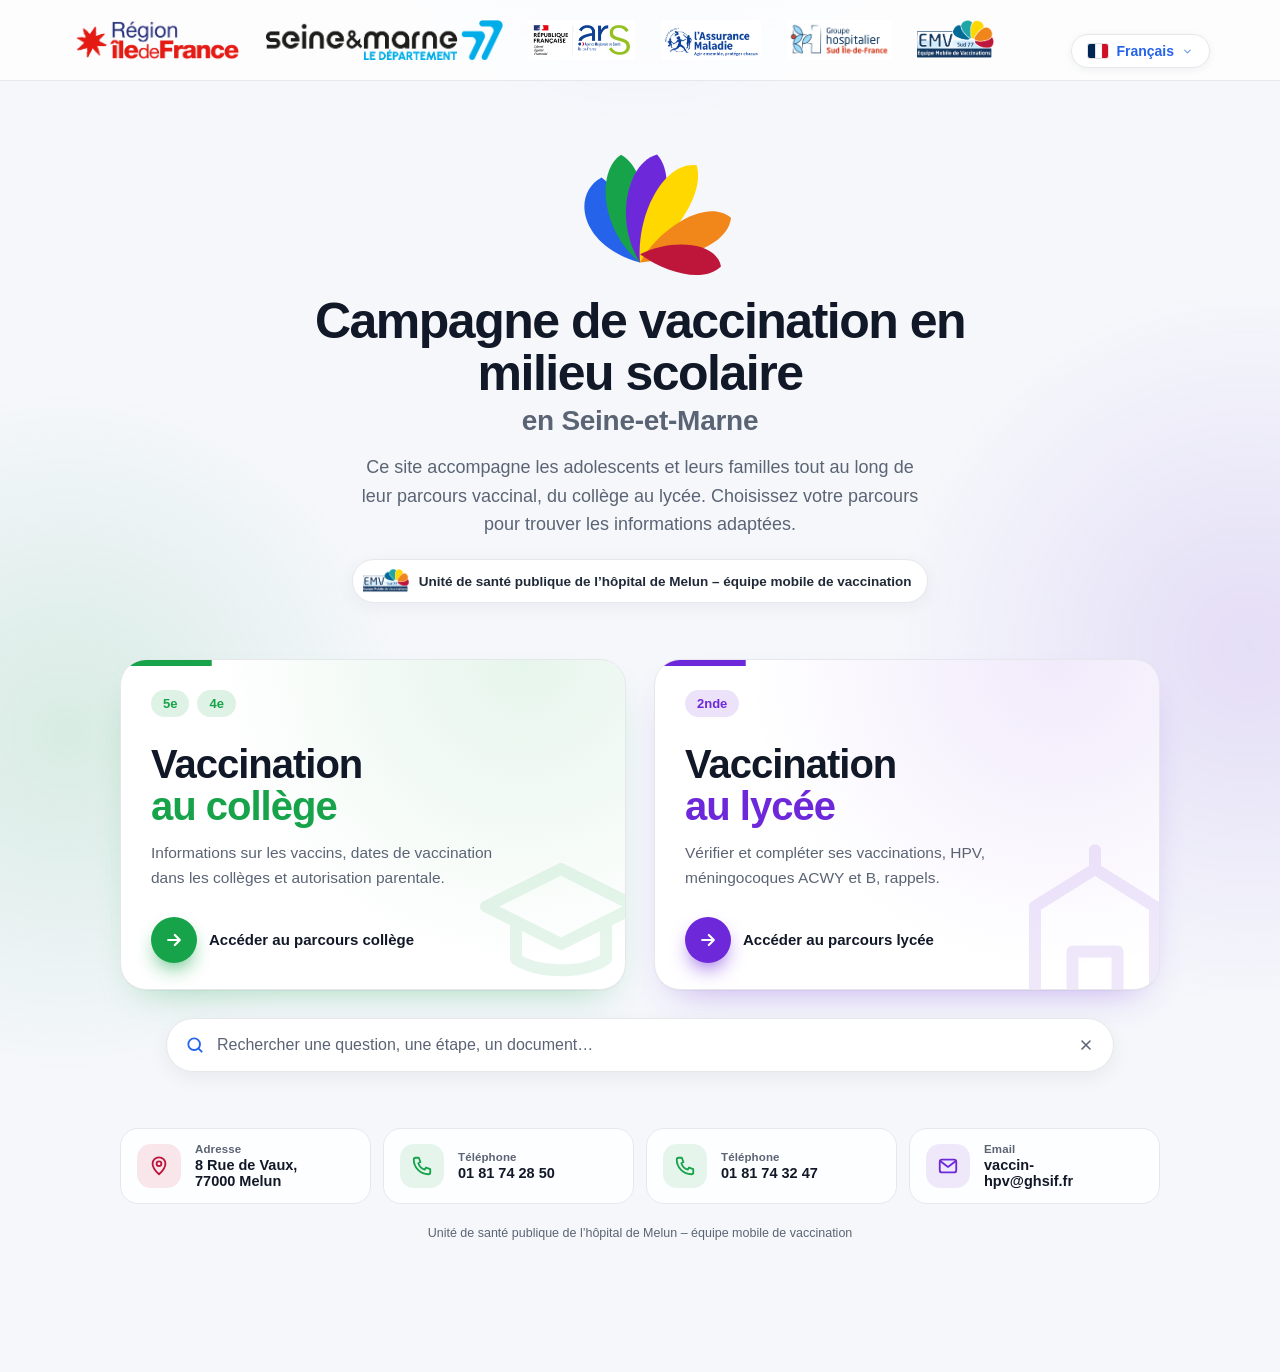
==== commit a69421fd: "maj" ====
--- a/index.html
+++ b/index.html
@@ -10,9 +10,11 @@
     /* Ancien lien vers la section contact du collège (formulaire d'autorisation) */
     if (location.hash === '#contactCard') { location.replace('college/index.html' + location.search + '#contactCard'); }
   </script>
-  <script src="js/parcours.js?v=20261004-15" data-page="hub"></script>
+  <script src="js/parcours.js?v=20261012-1" data-page="hub"></script>
   <script src="js/entete.js" defer></script>
   <script src="js/langue.js?v=20261004-2"></script>
+  <link rel="stylesheet" href="css/recherche.css?v=20261012-1">
+  <script src="js/recherche.js?v=20261012-1" data-accent="hub" defer></script>
   <style>
     :root{
       --bg:#f5f7fb; --card:#ffffff; --ink:#111827; --muted:#5b6474; --line:#e5e7eb;
--- a/css/recherche.css
+++ b/css/recherche.css
@@ -0,0 +1,57 @@
+/* =====================================================================
+   RECHERCHE — champ, liste de résultats, mise en évidence
+   ===================================================================== */
+.rechBox{--rc:#3B6D11;--rc2:#639922;--rcs:rgba(99,153,34,.14);position:relative;z-index:40;margin:0 auto 22px}
+.rechBox[data-accent="lycee"]{--rc:#534AB7;--rc2:#7F77DD;--rcs:rgba(127,119,221,.15)}
+.rechField{display:flex;align-items:center;gap:10px;background:var(--card,#fff);border:1.5px solid var(--border,#e5e7eb);border-radius:999px;padding:0 8px 0 18px;height:54px;box-shadow:0 6px 20px rgba(17,24,39,.06);transition:border-color .2s ease,box-shadow .2s ease}
+.rechField:focus-within{border-color:var(--rc2);box-shadow:0 0 0 4px var(--rcs),0 8px 24px rgba(17,24,39,.08)}
+.rechIco{width:20px;height:20px;flex:0 0 auto;color:var(--rc)}
+.rechInput{flex:1;min-width:0;border:0;outline:0;background:transparent;color:var(--text,#111827);font:inherit;font-size:16px;height:100%}
+.rechInput::-webkit-search-cancel-button{display:none}
+.rechInput::placeholder{color:var(--muted,#6b7280)}
+.rechClear{flex:0 0 auto;width:38px;height:38px;border-radius:50%;border:0;background:transparent;color:var(--muted,#6b7280);cursor:pointer;display:grid;place-items:center}
+.rechClear:hover{background:var(--rcs);color:var(--rc)}
+.rechClear svg{width:16px;height:16px}
+
+.rechPanel{position:absolute;left:0;right:0;top:calc(100% + 8px);background:var(--card,#fff);border:1px solid var(--border,#e5e7eb);border-radius:18px;box-shadow:0 18px 40px rgba(17,24,39,.16);max-height:min(62vh,520px);overflow:auto;padding:6px;animation:rechIn .18s ease}
+@keyframes rechIn{from{opacity:0;transform:translateY(-6px)}to{opacity:1;transform:none}}
+.rechItem{display:flex;align-items:flex-start;gap:12px;width:100%;text-align:start;border:0;background:transparent;color:var(--text,#111827);font:inherit;padding:11px 12px;border-radius:12px;cursor:pointer}
+.rechItem.on,.rechItem:hover{background:var(--rcs)}
+.rechTag{flex:0 0 auto;font-size:11px;font-weight:800;letter-spacing:.02em;padding:3px 9px;border-radius:999px;background:var(--rc);color:#fff;margin-top:1px;white-space:nowrap}
+.rechItem[data-type="step"] .rechTag{background:var(--rc2)}
+.rechItem[data-type="doc"] .rechTag{background:#f1861b}
+.rechItem[data-type="video"] .rechTag{background:#be163a}
+.rechItem[data-type="letter"] .rechTag{background:#6b7280}
+.rechTxt{display:flex;flex-direction:column;gap:3px;min-width:0}
+.rechTitle{font-weight:800;font-size:14.5px;line-height:1.35}
+.rechBody{font-size:13px;line-height:1.45;color:var(--muted,#6b7280)}
+.rechItem mark{background:rgba(255,216,0,.55);color:inherit;border-radius:3px;padding:0 1px}
+.rechNone{padding:16px;text-align:center;color:var(--muted,#6b7280);font-weight:700}
+
+.rechFlash{animation:rechFlash 2.4s ease}
+@keyframes rechFlash{0%,100%{box-shadow:0 0 0 0 rgba(255,216,0,0)}15%,60%{box-shadow:0 0 0 4px rgba(255,216,0,.85)}}
+.letterP.rechFlash{border-radius:8px;background:rgba(255,216,0,.18);transition:background 2s ease}
+
+[data-theme="dark"] .rechItem mark{background:rgba(255,216,0,.35)}
+[data-theme="dark"] .rechPanel{box-shadow:0 18px 40px rgba(0,0,0,.5)}
+
+@media (max-width:600px){
+  .rechBox{padding:0 12px}
+  .rechField{height:50px;padding-left:14px}
+  .rechInput{font-size:15px}
+  .rechItem{flex-direction:column;gap:6px}
+}
+@media (prefers-reduced-motion:reduce){.rechPanel,.rechFlash{animation:none}}
+.rechBox .rechInput,.rechBox .rechInput:focus,.rechBox .rechInput:focus-visible{outline:0 !important;box-shadow:none !important;border:0 !important;background:transparent !important}
+
+/* Accueil : champ sous les deux cartes, étiquettes collège et lycée */
+.rechBox.rechHub{--rc:#2563eb;--rc2:#3b82f6;--rcs:rgba(37,99,235,.12);width:100%;max-width:980px;margin:28px auto 6px;padding:0 16px;box-sizing:border-box}
+.rechTags{display:flex;flex-direction:column;gap:4px;flex:0 0 auto;align-items:stretch}
+.rechTags .rechTag{text-align:center}
+.rechSite{font-size:11px;font-weight:800;padding:3px 9px;border-radius:999px;text-align:center;white-space:nowrap;border:1.5px solid currentColor}
+.rechSite[data-site="college"]{color:#16a34a;background:rgba(22,163,74,.08)}
+.rechSite[data-site="lycee"]{color:#6d28d9;background:rgba(109,40,217,.08)}
+@media (max-width:600px){.rechTags{flex-direction:row}}
+.rechBox.rechHub{animation:rechHubIn .6s ease 1.65s both}
+@keyframes rechHubIn{from{opacity:0;transform:translateY(10px)}to{opacity:1;transform:none}}
+@media (prefers-reduced-motion:reduce){.rechBox.rechHub{animation:none}}
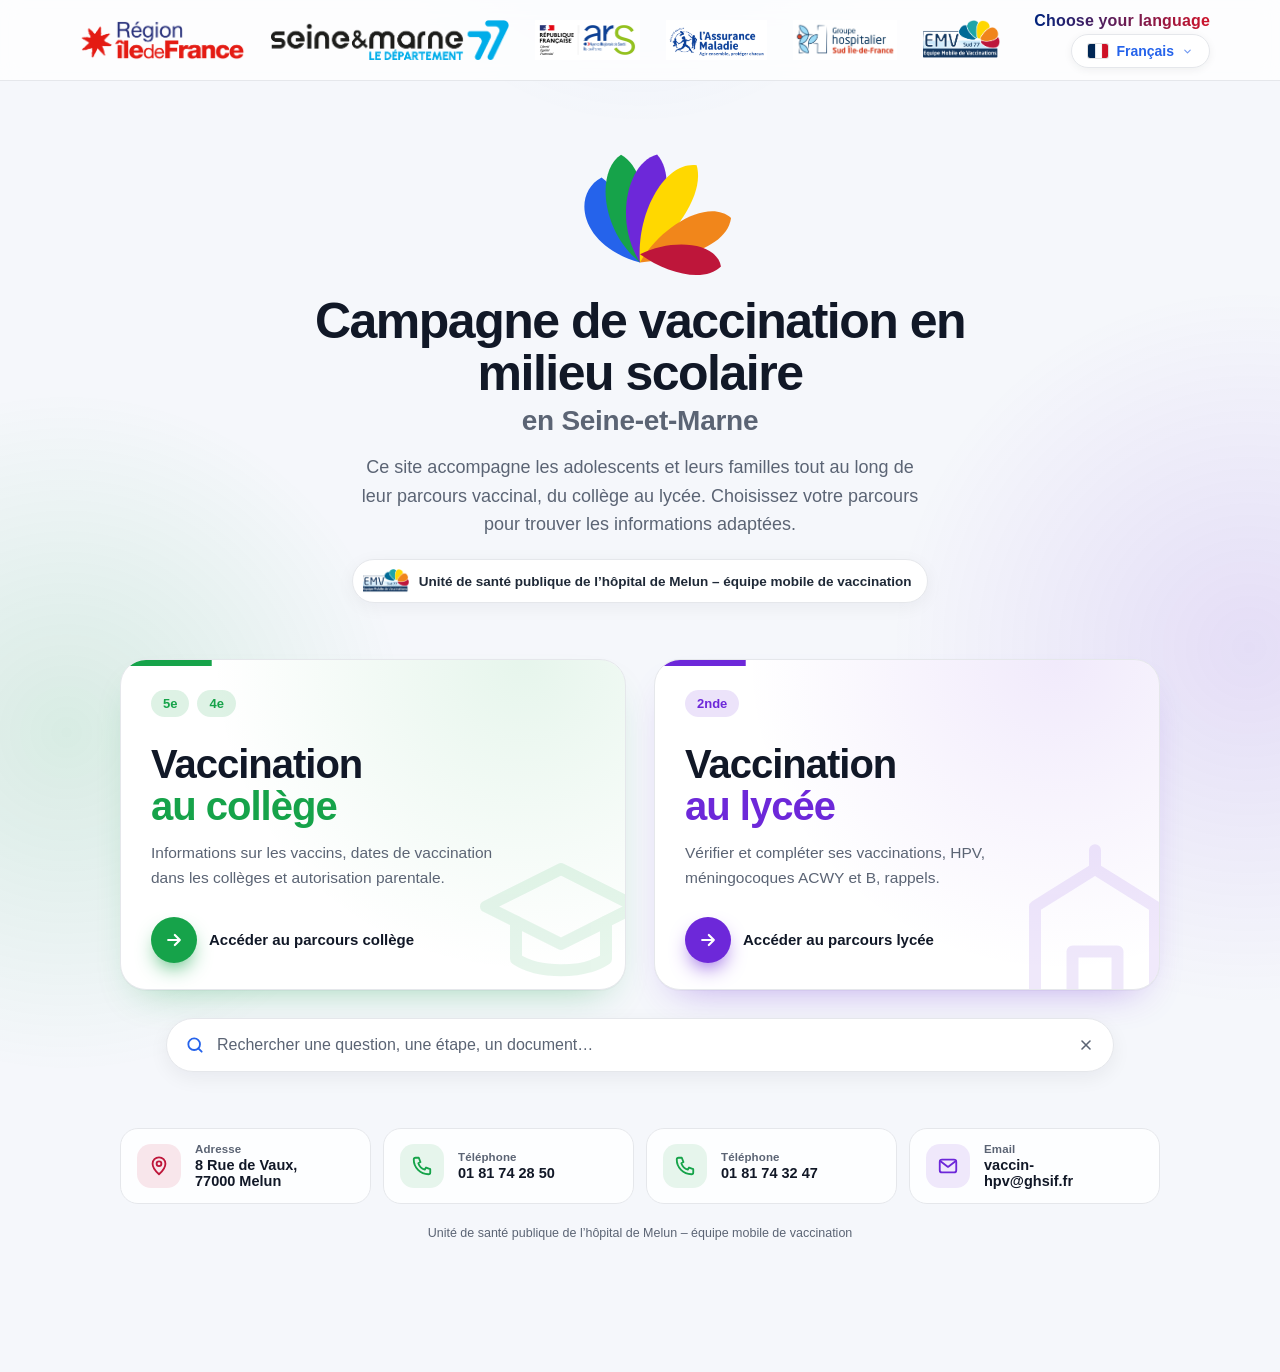
==== commit 8583cf13: "maj" ====
--- a/index.html
+++ b/index.html
@@ -13,8 +13,8 @@
   <script src="js/parcours.js?v=20261012-1" data-page="hub"></script>
   <script src="js/entete.js" defer></script>
   <script src="js/langue.js?v=20261004-2"></script>
-  <link rel="stylesheet" href="css/recherche.css?v=20261012-1">
-  <script src="js/recherche.js?v=20261012-1" data-accent="hub" defer></script>
+  <link rel="stylesheet" href="css/recherche.css?v=20261012-3">
+  <script src="js/recherche.js?v=20261012-3" data-accent="hub" defer></script>
   <style>
     :root{
       --bg:#f5f7fb; --card:#ffffff; --ink:#111827; --muted:#5b6474; --line:#e5e7eb;
--- a/css/recherche.css
+++ b/css/recherche.css
@@ -55,3 +55,4 @@
 .rechBox.rechHub{animation:rechHubIn .6s ease 1.65s both}
 @keyframes rechHubIn{from{opacity:0;transform:translateY(10px)}to{opacity:1;transform:none}}
 @media (prefers-reduced-motion:reduce){.rechBox.rechHub{animation:none}}
+.rechItem[data-type="doc"] .rechTitle::after,.rechItem[data-type="video"] .rechTitle::after{content:" ↗";color:var(--rc);font-weight:900}
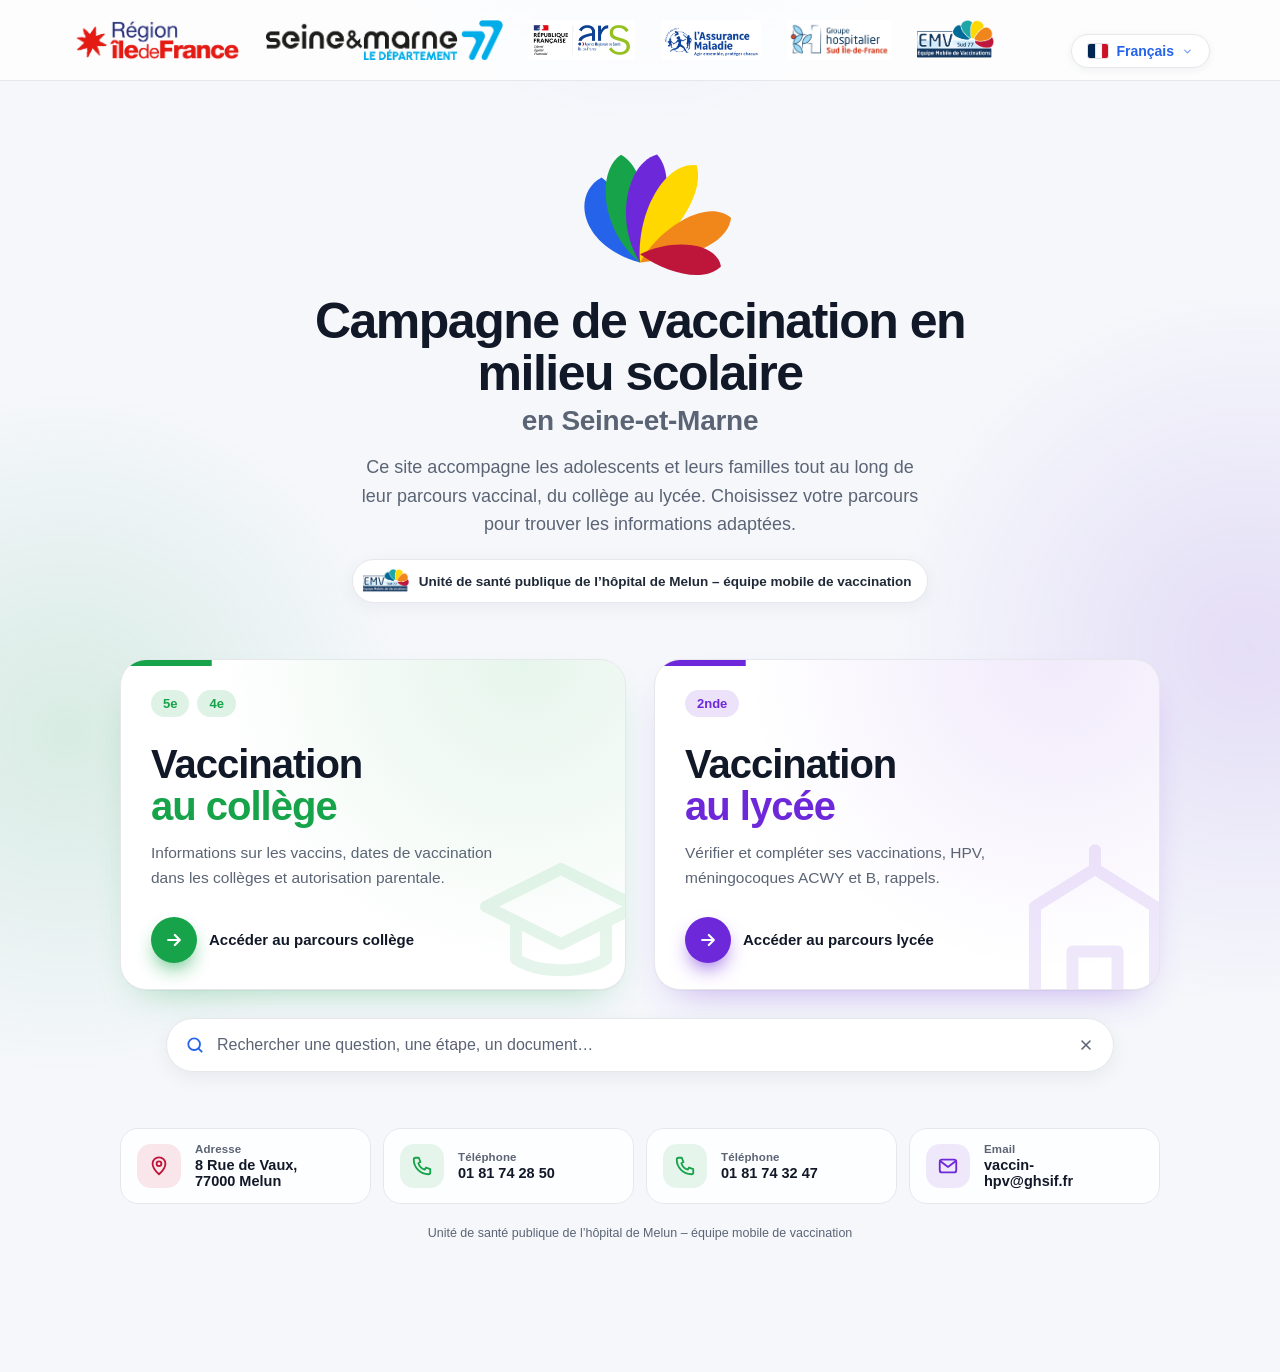
==== commit bc7d4f94: "maj" ====
--- a/index.html
+++ b/index.html
@@ -170,6 +170,10 @@
       .halo{animation:none}
     }
   </style>
+<link rel="icon" href="favicon.ico?v=20261015-1" sizes="any">
+<link rel="icon" type="image/png" sizes="32x32" href="img/favicon-32.png?v=20261015-1">
+<link rel="icon" type="image/png" sizes="192x192" href="img/favicon-192.png?v=20261015-1">
+<link rel="apple-touch-icon" href="img/apple-touch-icon.png?v=20261015-1">
 </head>
 <body>
   <div class="halo" aria-hidden="true"></div>
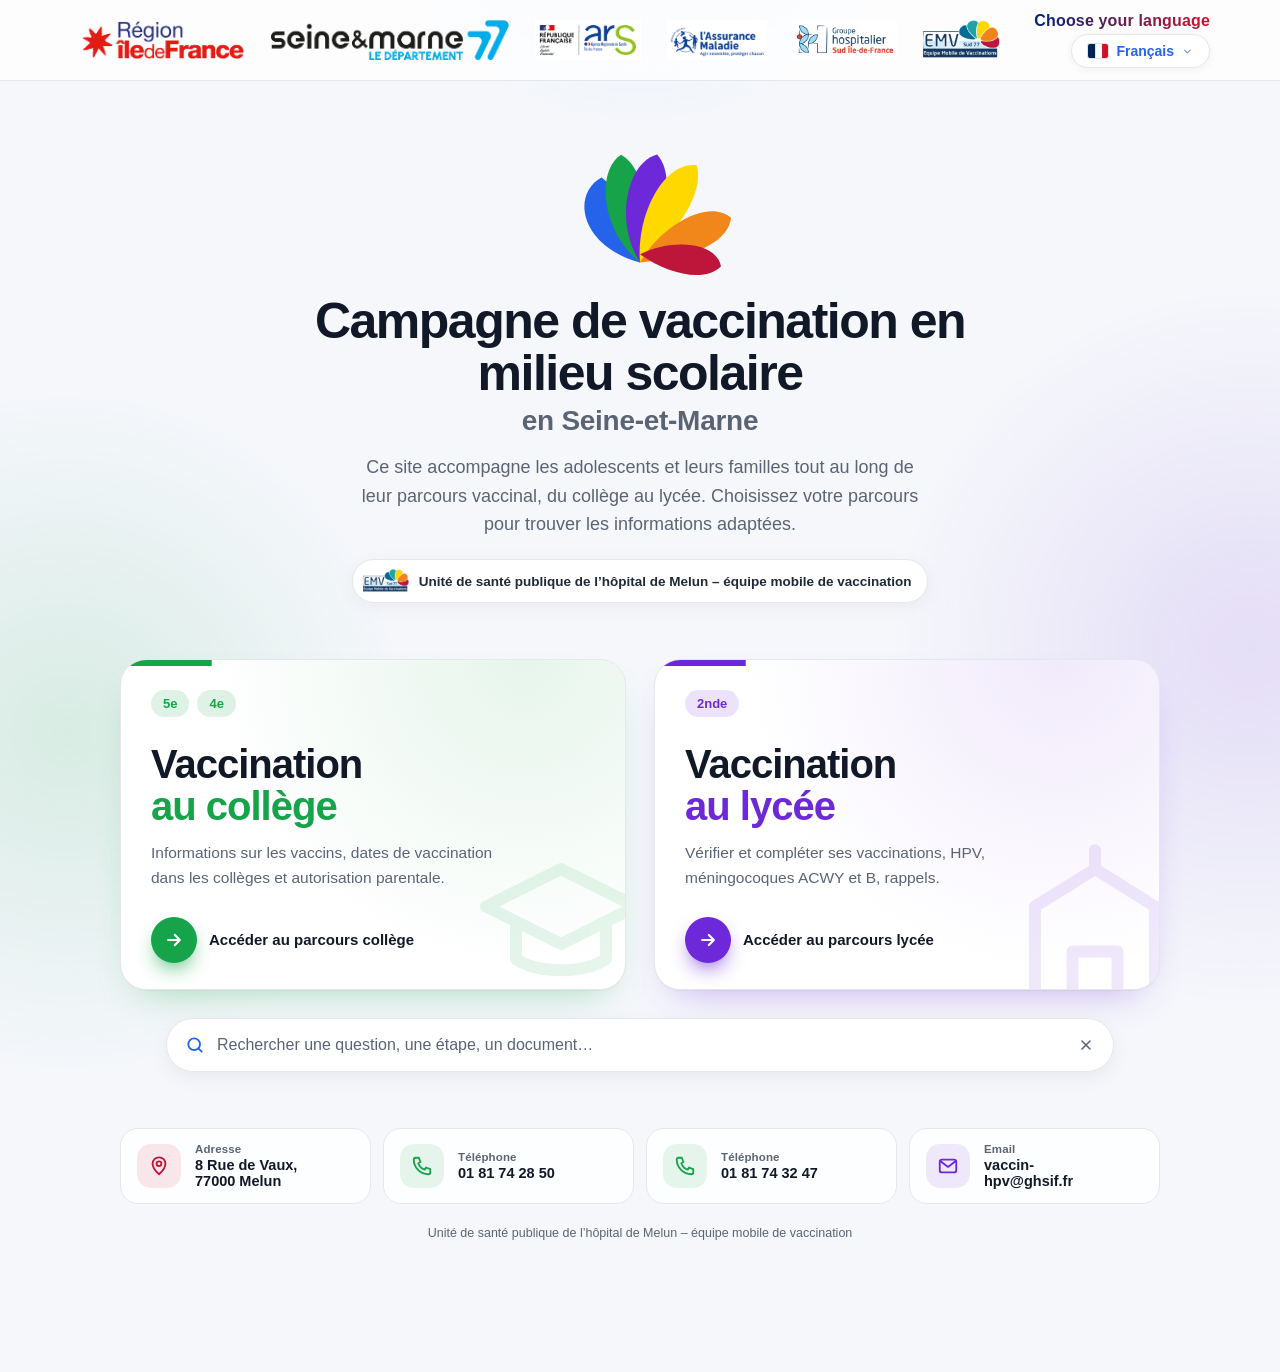
==== commit c7c4a315: "maj" ====
--- a/index.html
+++ b/index.html
@@ -4,6 +4,17 @@
   <meta charset="utf-8"/>
   <meta name="viewport" content="width=device-width, initial-scale=1"/>
   <title>Campagne de vaccination en milieu scolaire en Seine-et-Marne</title>
+  <meta property="og:type" content="website">
+  <meta property="og:site_name" content="Campagne de vaccination en milieu scolaire en Seine-et-Marne">
+  <meta property="og:locale" content="fr_FR">
+  <meta property="og:title" content="Campagne de vaccination en milieu scolaire en Seine-et-Marne">
+  <meta property="og:description" content="Vaccination des adolescents en Île-de-France. Parcours collège et parcours lycée, proposés par l’Unité de santé publique de l’hôpital de Melun et son équipe mobile de vaccination.">
+  <meta property="og:url" content="https://vaccination-sud77.fr/">
+  <meta property="og:image" content="https://vaccination-sud77.fr/img/partage.png">
+  <meta property="og:image:width" content="1200">
+  <meta property="og:image:height" content="630">
+  <meta property="og:image:alt" content="Logo de l’Équipe Mobile de Vaccination Sud 77">
+  <meta name="twitter:card" content="summary_large_image">
   <meta name="description" content="Vaccination des adolescents en Île-de-France. Parcours collège et parcours lycée, proposés par l’Unité de santé publique de l’hôpital de Melun et son équipe mobile de vaccination."/>
   <meta name="robots" content="index, follow"/>
   <script>
